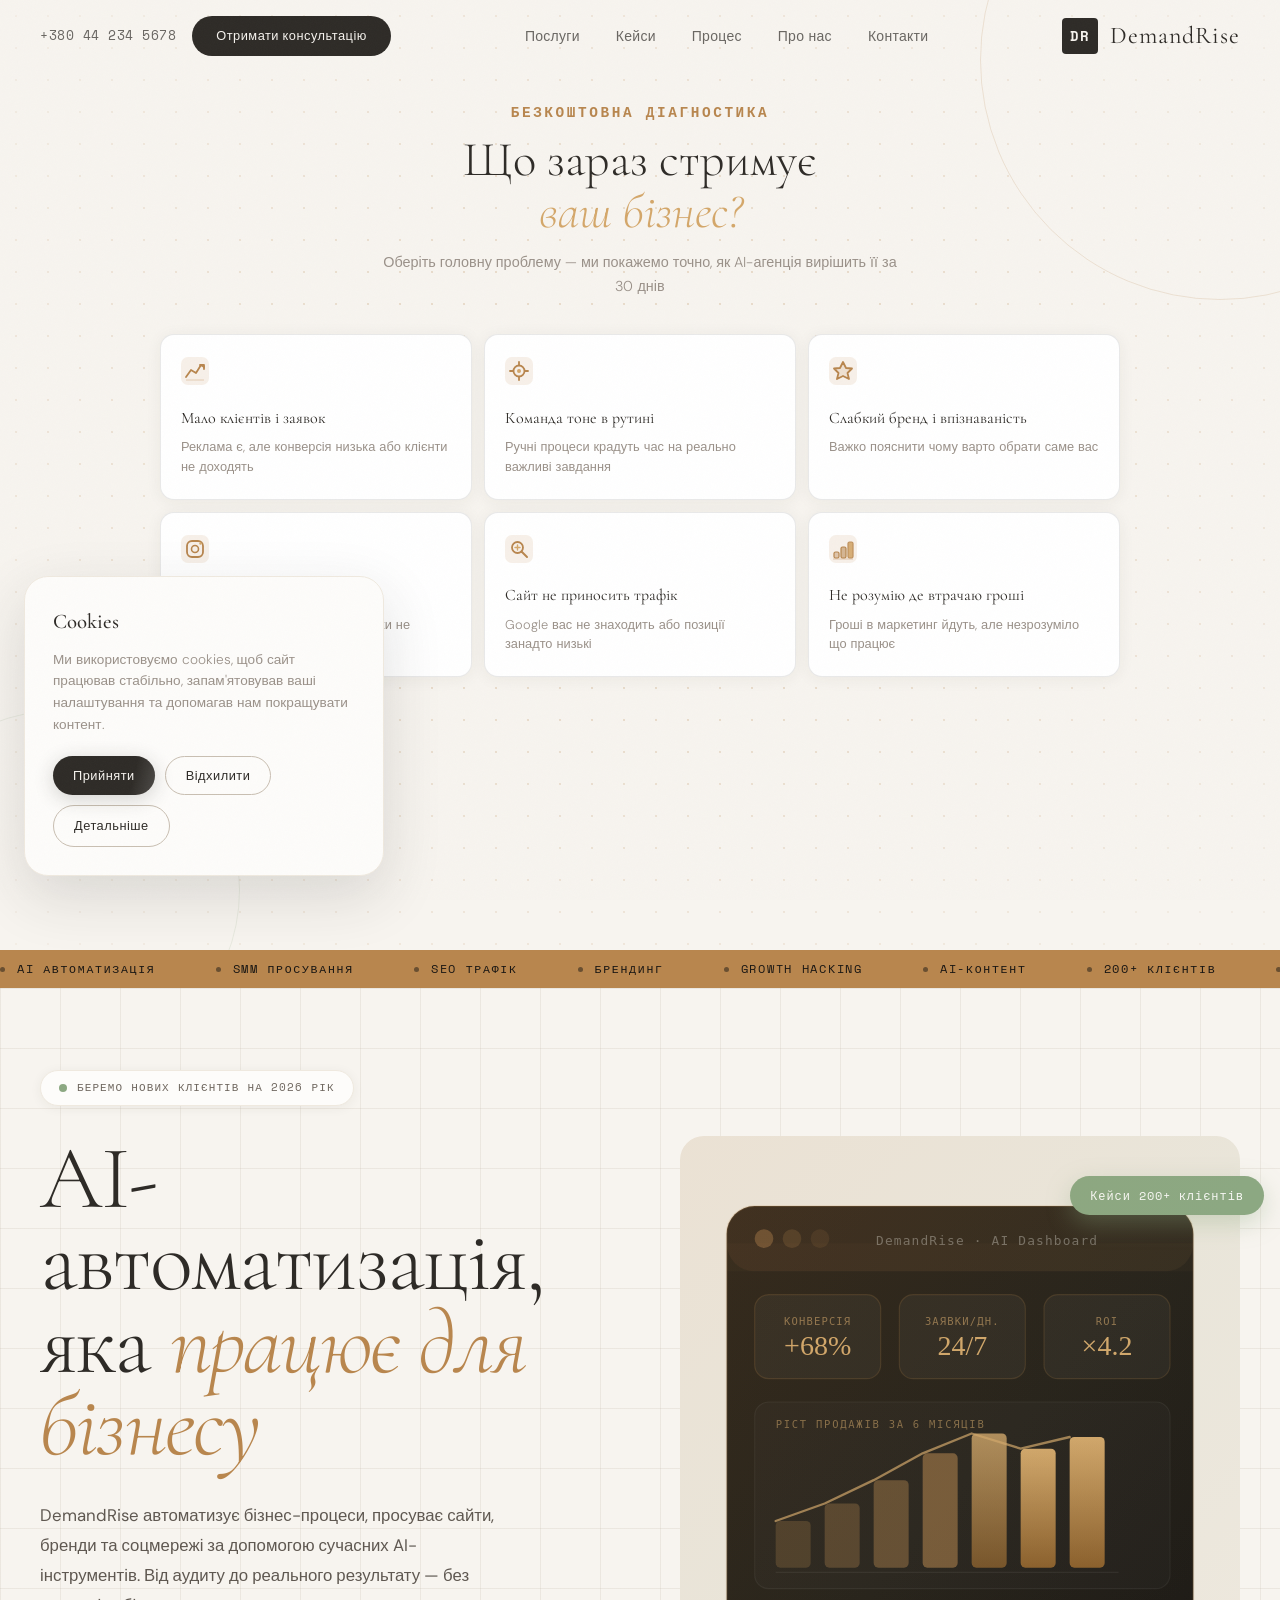
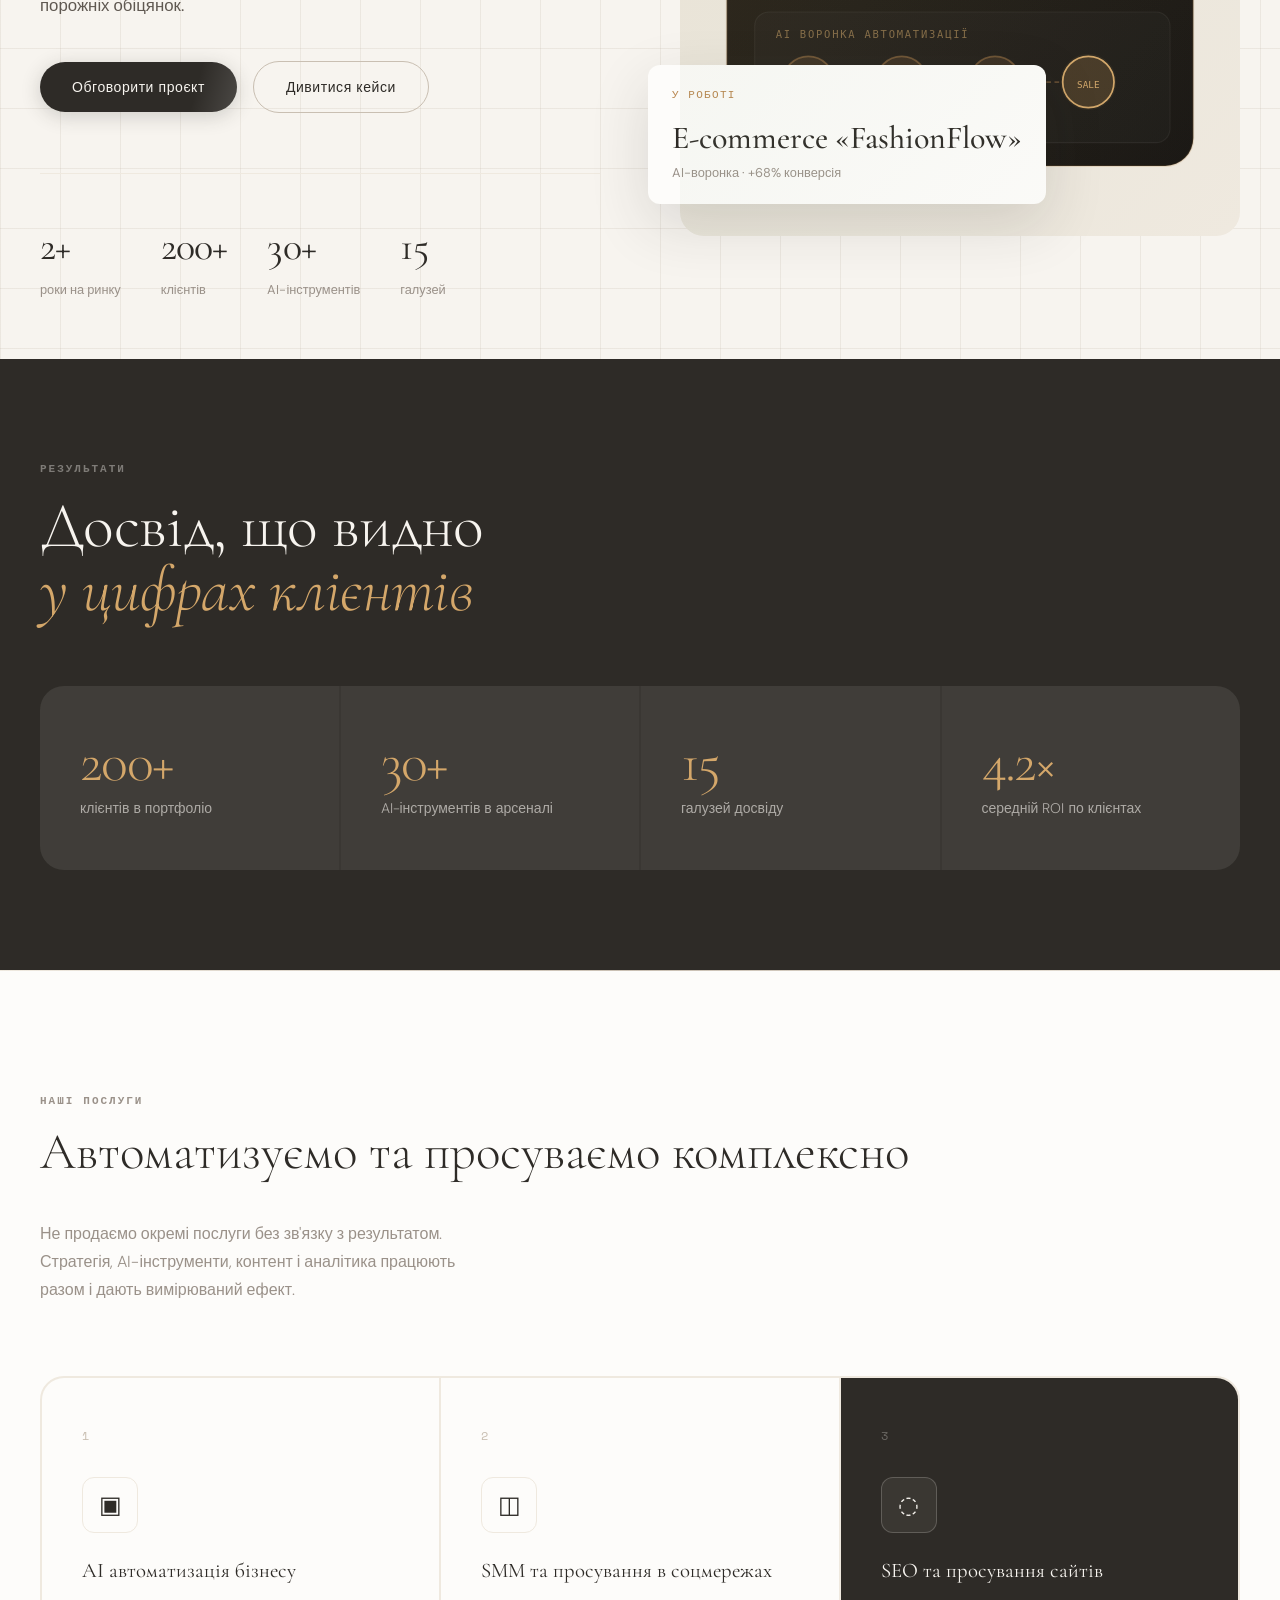
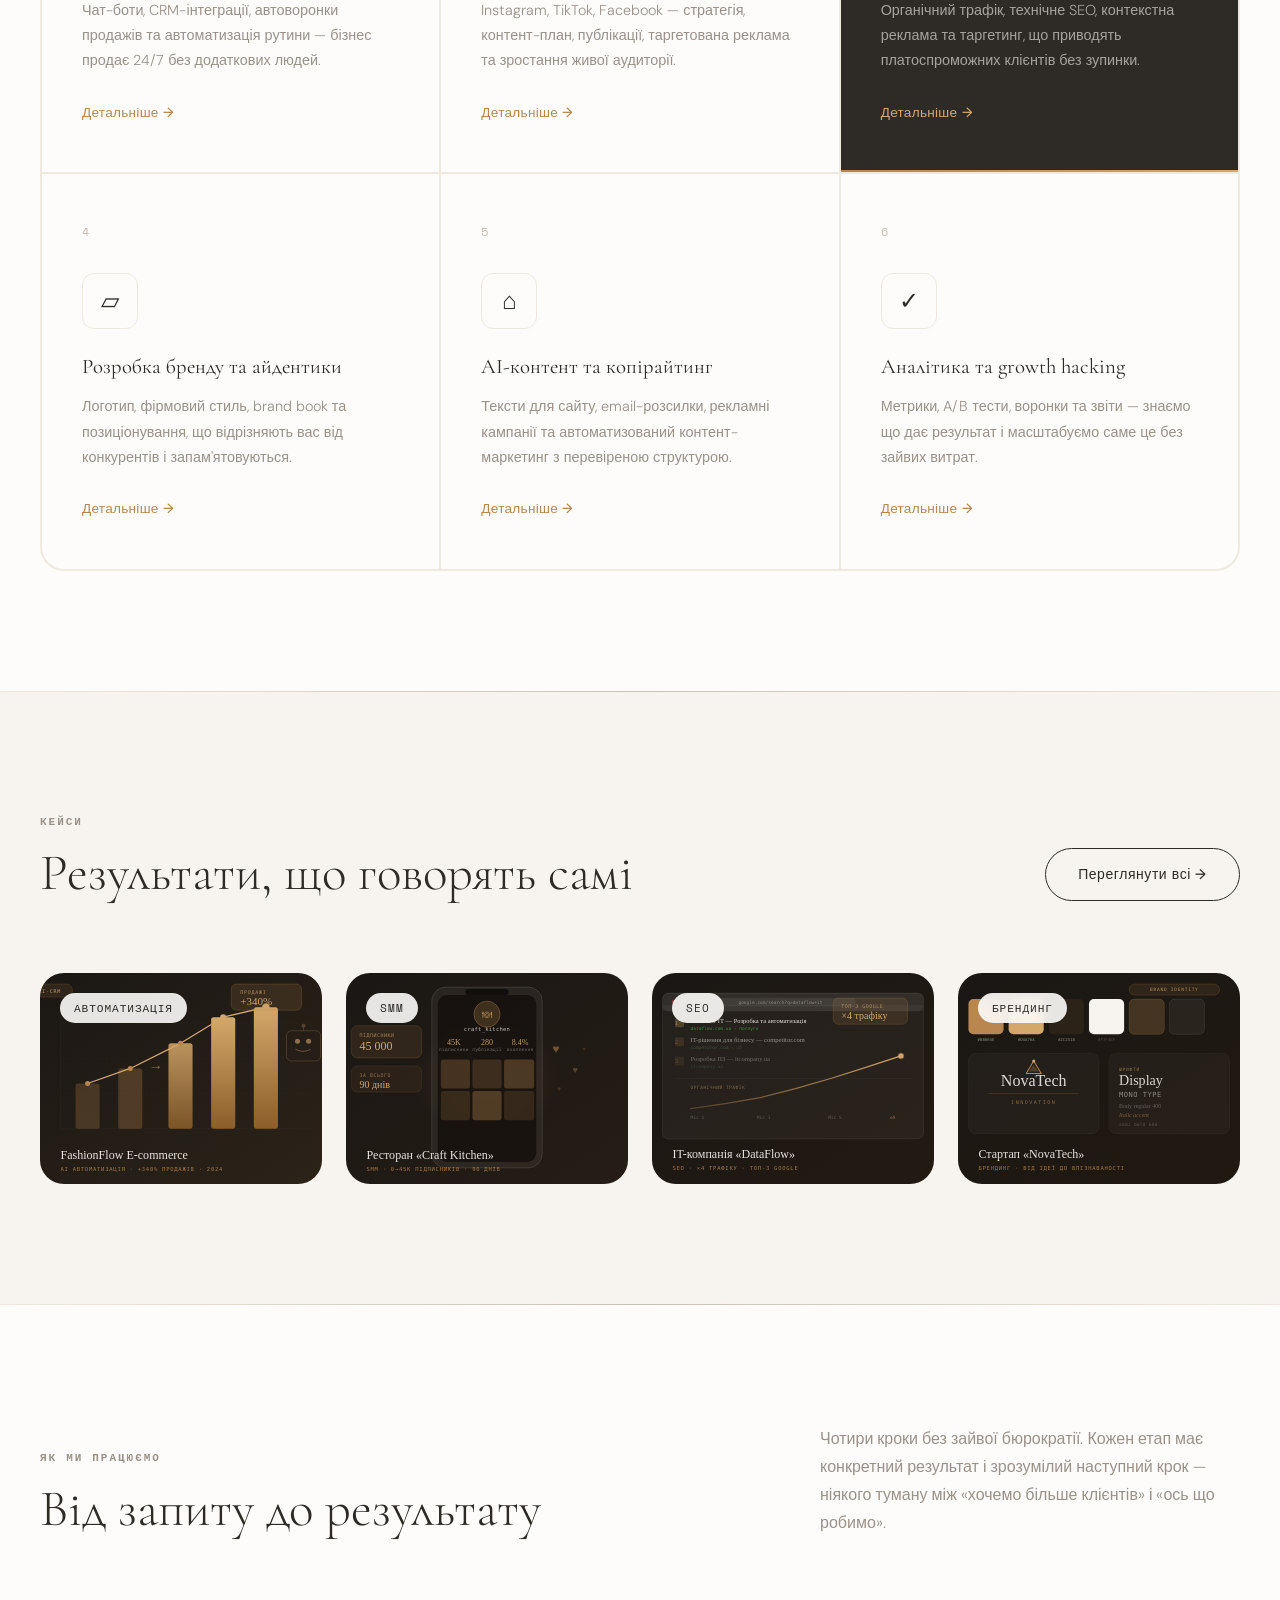
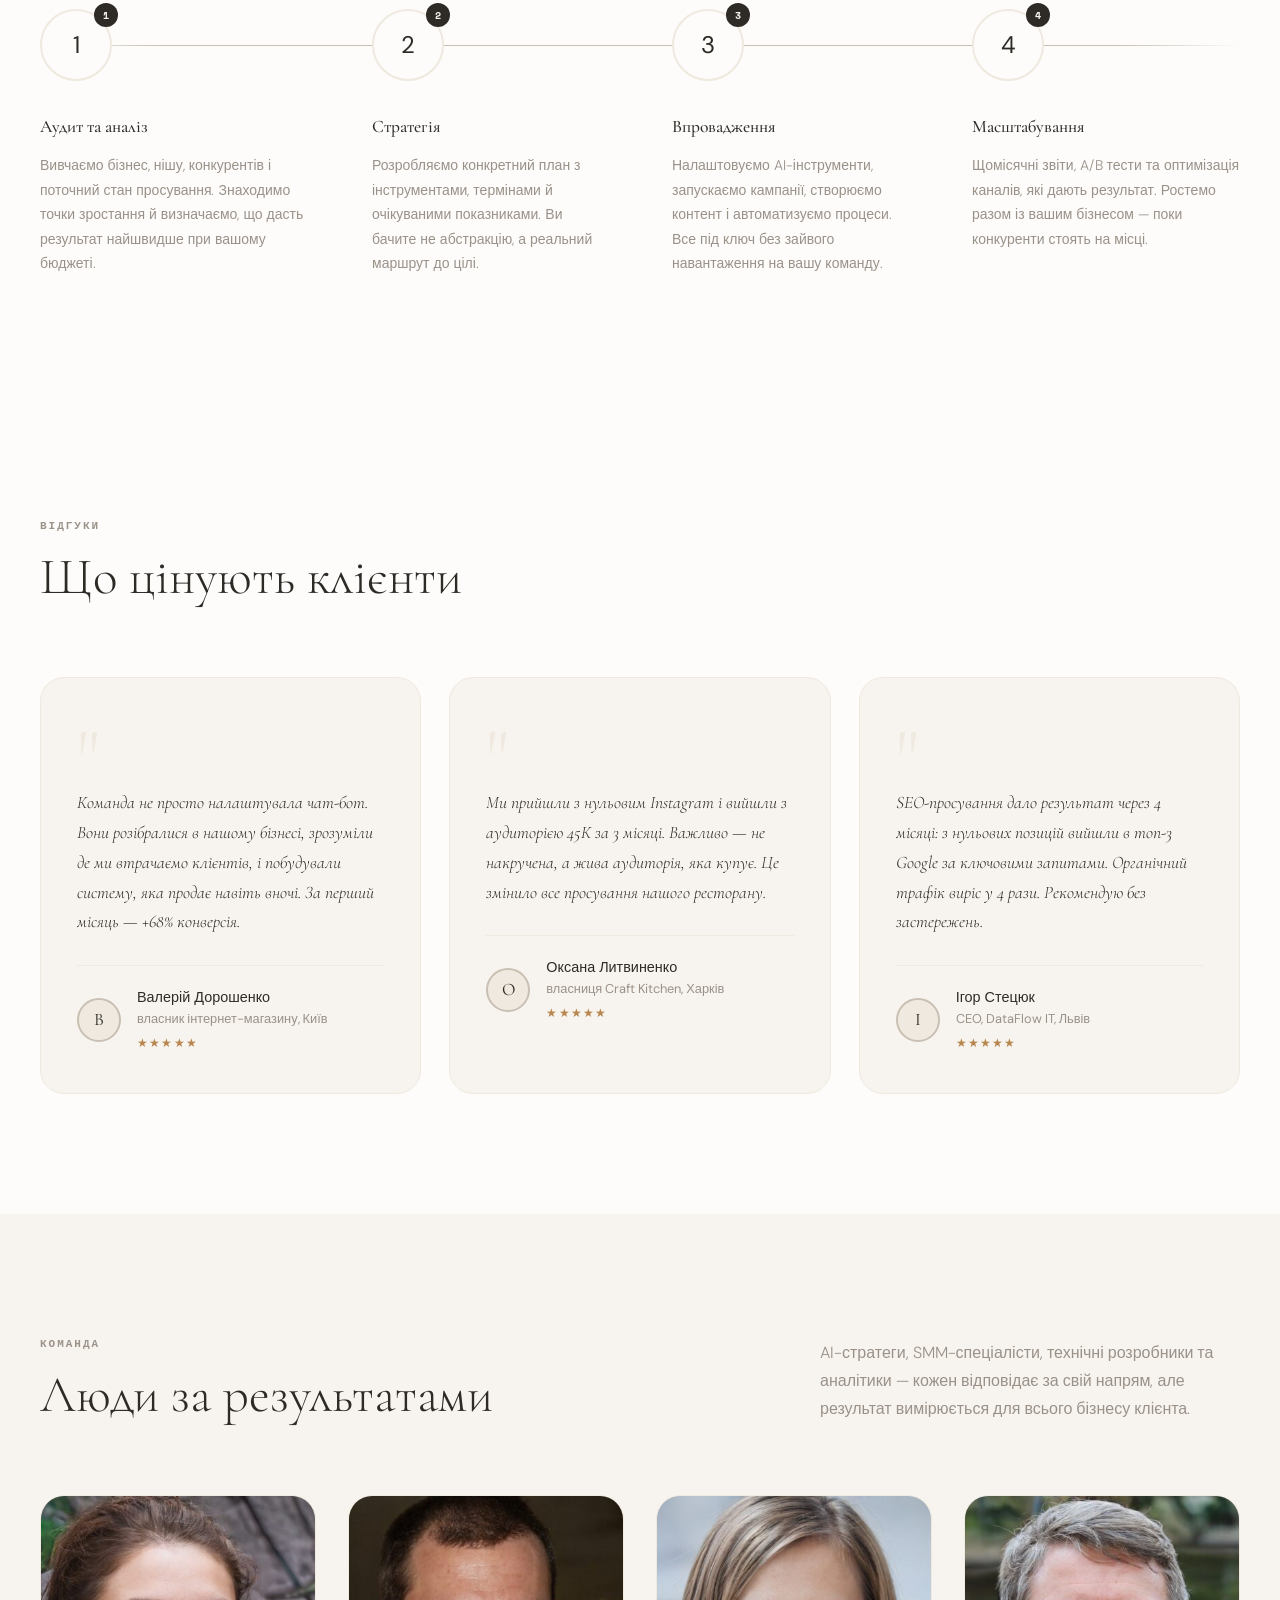
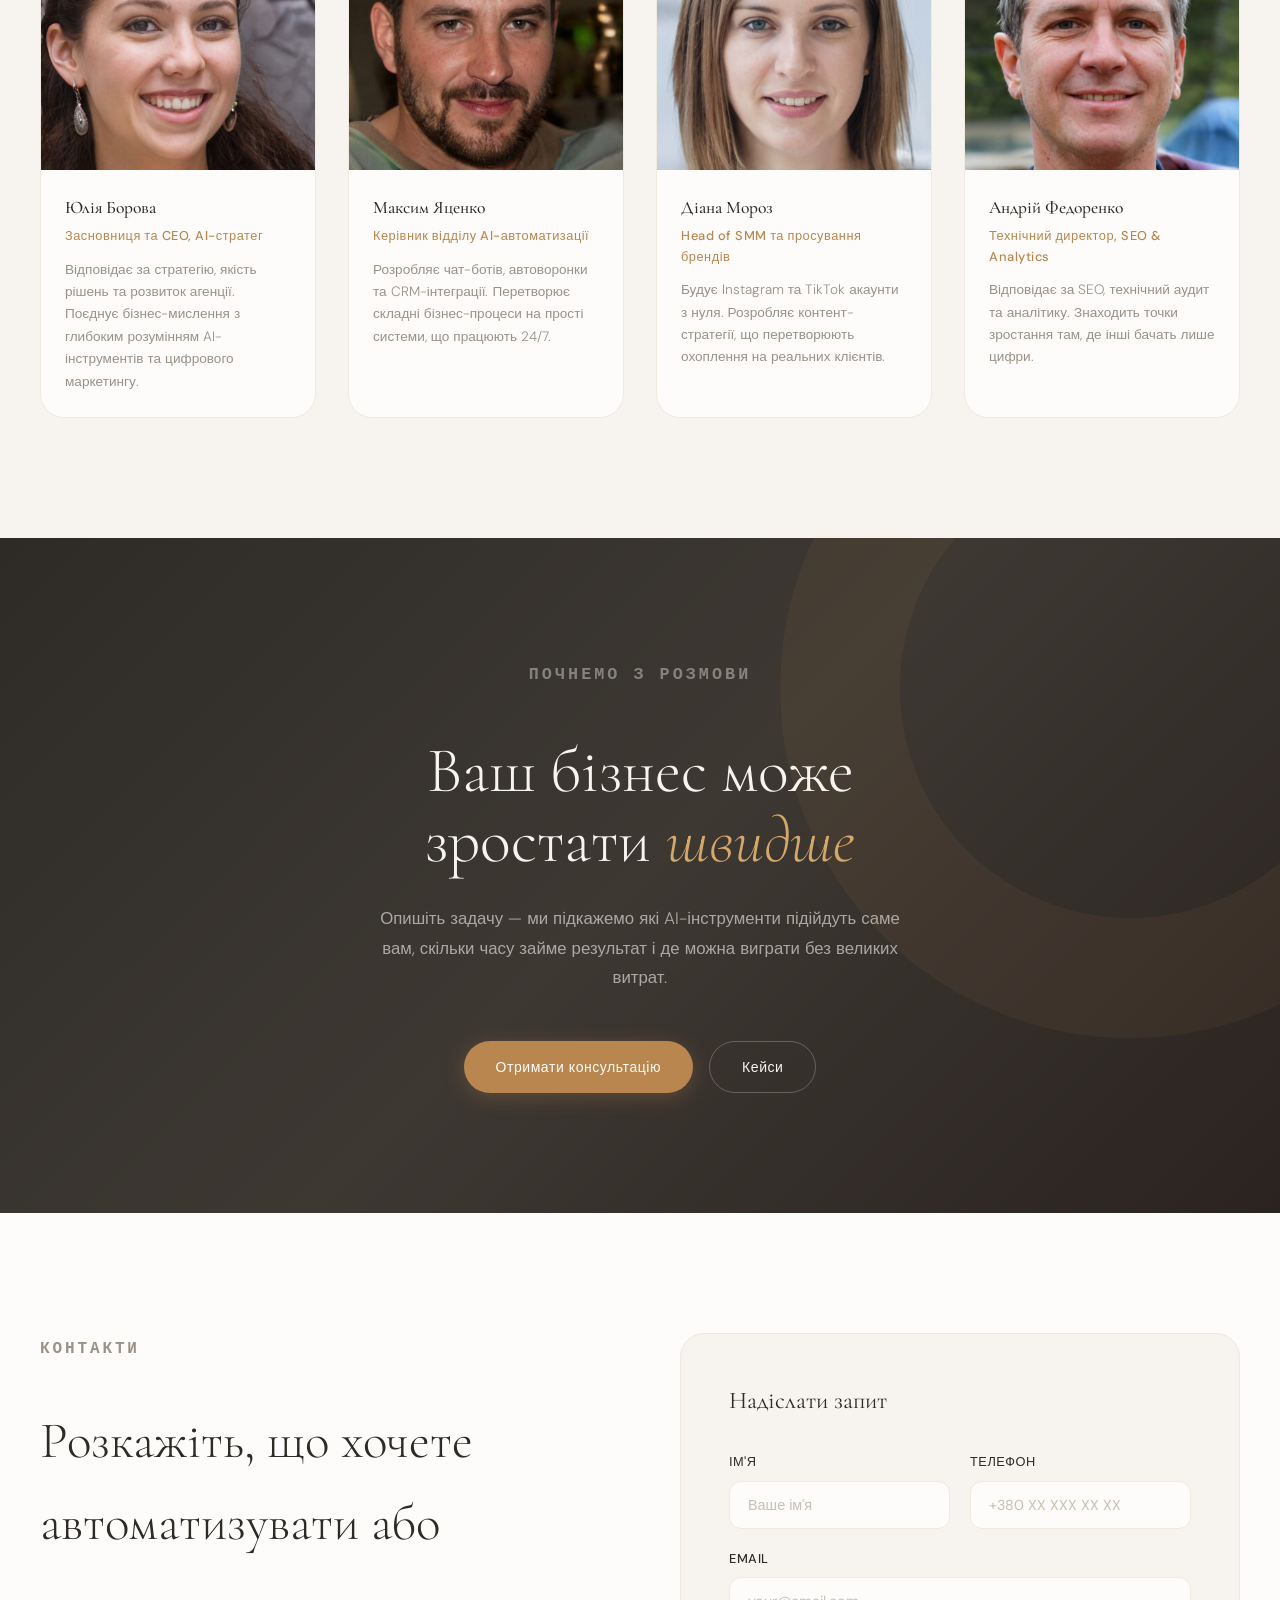
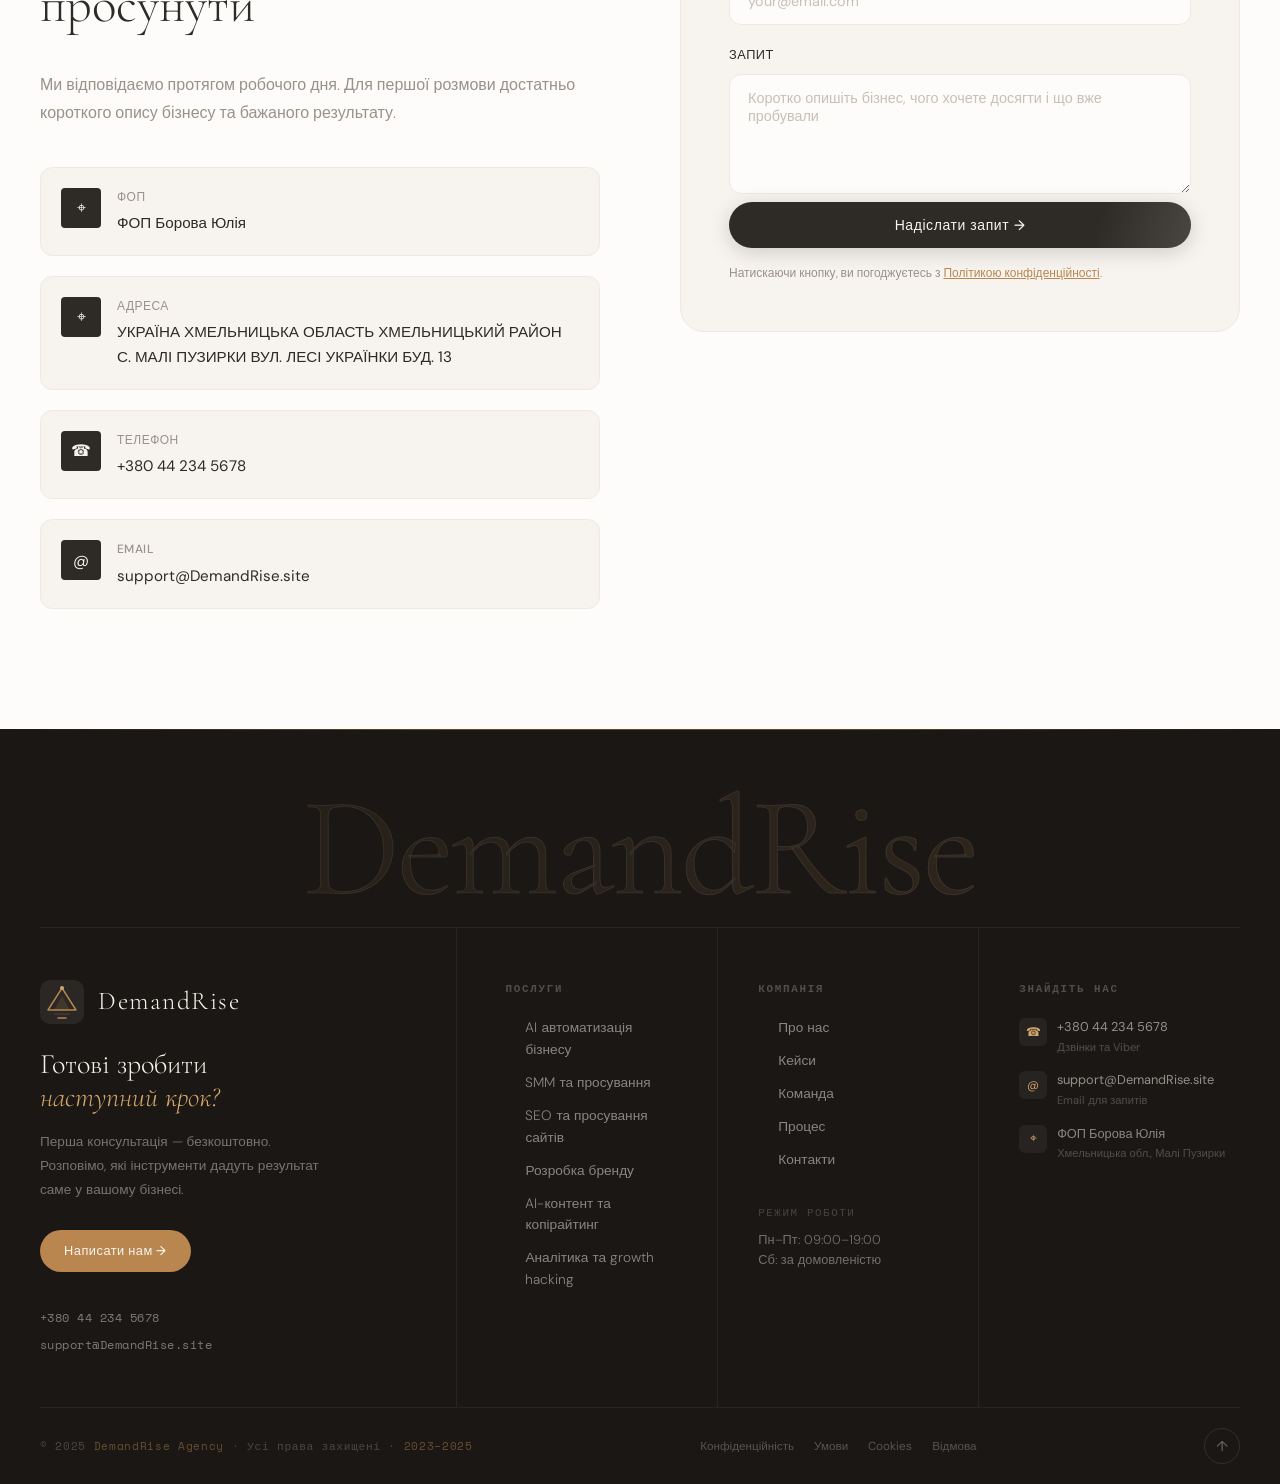
==== index.html @ f180aef1 "first commit" ====
﻿<!doctype html>
<html lang="uk">
<head>
  <meta charset="UTF-8"/>
  <meta name="viewport" content="width=device-width,initial-scale=1"/>
  <title>DemandRise — AI-агенція автоматизації та просування бізнесу</title>
  <meta name="description" content="DemandRise — автоматизуємо бізнес-процеси за допомогою AI, просуваємо сайти, бренди та Instagram-акаунти. Результат вимірюється цифрами."/>
  <meta property="og:title" content="DemandRise — AI-агенція автоматизації та просування"/>
  <meta property="og:description" content="Автоматизуємо, просуваємо, масштабуємо. AI-рішення для вашого бізнесу."/>
  <meta property="og:type" content="website"/>
  <link rel="stylesheet" href="assets/css/style.css"/>
  <style>
    /* ── Diagnostic Block ── */
    .diag-section{
      background:var(--ivory);
      padding:88px 0 64px;
      position:relative;
      overflow:hidden;
    }
    /* dot-grid background pattern */
    .diag-section::after{
      content:'';position:absolute;inset:0;
      background-image:radial-gradient(circle,rgba(184,134,78,.22) 1.5px,transparent 1.5px);
      background-size:32px 32px;
      pointer-events:none;
      mask-image:radial-gradient(ellipse 85% 85% at 50% 50%,#000 30%,transparent 100%);
      -webkit-mask-image:radial-gradient(ellipse 85% 85% at 50% 50%,#000 30%,transparent 100%);
    }
    /* decorative arc top-right */
    .diag-section::before{
      content:'';position:absolute;top:-180px;right:-180px;
      width:480px;height:480px;border-radius:50%;
      border:1.5px solid rgba(184,134,78,.18);
      pointer-events:none;
    }
    .diag-bg-arc2{
      position:absolute;bottom:-120px;left:-120px;
      width:360px;height:360px;border-radius:50%;
      border:1.5px solid rgba(140,168,130,.15);
      pointer-events:none;
    }
    .diag-heading{text-align:center;margin-bottom:36px;position:relative;z-index:1}
    .diag-heading h2{font-family:var(--font-display);font-size:clamp(26px,3.8vw,52px);font-weight:300;color:var(--charcoal);line-height:1.08;margin-top:10px}
    .diag-heading p{color:var(--warm-gray);margin-top:12px;max-width:520px;margin-left:auto;margin-right:auto;font-size:.9rem;line-height:1.65}
    .diag-grid{display:grid;grid-template-columns:repeat(3,1fr);gap:12px;max-width:960px;margin:0 auto;position:relative;z-index:1}
    @media(max-width:768px){.diag-grid{grid-template-columns:1fr 1fr}}
    @media(max-width:480px){.diag-grid{grid-template-columns:1fr}}
    .diag-card{border:1px solid rgba(46,43,39,.10);border-radius:14px;padding:22px 20px;cursor:pointer;transition:all .3s cubic-bezier(.4,0,.2,1);position:relative;overflow:hidden;background:#fff;box-shadow:0 2px 16px rgba(46,43,39,.06)}
    .diag-card::before{content:'';position:absolute;inset:0;background:linear-gradient(135deg,rgba(184,134,78,.08),transparent);opacity:0;transition:opacity .3s}
    .diag-card:hover{border-color:rgba(184,134,78,.4);transform:translateY(-4px);box-shadow:0 8px 32px rgba(184,134,78,.12)}
    .diag-card:hover::before{opacity:1}
    .diag-card.active{border-color:#B8864E;background:linear-gradient(135deg,rgba(184,134,78,.06),#fff);transform:translateY(-4px);box-shadow:0 8px 32px rgba(184,134,78,.15)}
    .diag-card.active::before{opacity:1}
    .diag-card.dimmed{opacity:.3}
    .diag-icon{font-size:22px;margin-bottom:10px;display:block}
    .diag-card h3{font-family:var(--font-display);font-size:1rem;font-weight:400;color:var(--charcoal);margin-bottom:6px}
    .diag-card p{font-size:.8rem;color:var(--warm-gray);line-height:1.55;margin:0}
    .diag-result{max-width:720px;margin:40px auto 0;text-align:center;opacity:0;transform:translateY(16px);transition:all .45s cubic-bezier(.4,0,.2,1);pointer-events:none;position:relative;z-index:1}
    .diag-result.visible{opacity:1;transform:none;pointer-events:auto}
    .diag-result-box{border:1px solid rgba(184,134,78,.25);border-radius:16px;padding:36px 40px;background:#fff;box-shadow:0 4px 40px rgba(184,134,78,.12)}
    .diag-result-label{font-family:var(--font-mono);font-size:.72rem;letter-spacing:.2em;color:var(--bronze);text-transform:uppercase;margin-bottom:12px}
    .diag-result-text{font-size:1.05rem;color:var(--charcoal);line-height:1.75;margin-bottom:24px}
    .diag-result-actions{display:flex;gap:12px;justify-content:center;flex-wrap:wrap}
    /* ── Ticker strip ── */
    .ticker-strip{background:var(--bronze);padding:10px 0;overflow:hidden;position:relative}
    .ticker-inner{display:flex;gap:60px;animation:ticker 28s linear infinite;white-space:nowrap}
    .ticker-item{font-family:var(--font-mono);font-size:.72rem;letter-spacing:.15em;color:#1A1714;display:flex;align-items:center;gap:12px}
    .ticker-dot{width:5px;height:5px;border-radius:50%;background:#1A1714;opacity:.5;flex-shrink:0}
    @keyframes ticker{from{transform:translateX(0)}to{transform:translateX(-50%)}}
    /* ── Feature strip ── */
    .feature-strip{display:grid;grid-template-columns:repeat(4,1fr);gap:0;border-top:1px solid var(--cream);border-bottom:1px solid var(--cream)}
    .feature-strip-item{padding:40px 32px;border-right:1px solid var(--cream);display:flex;flex-direction:column;gap:10px}
    .feature-strip-item:last-child{border-right:none}
    .feature-strip-num{font-family:var(--font-display);font-size:2.8rem;font-weight:300;color:var(--bronze);line-height:1}
    .feature-strip-label{font-size:.82rem;color:var(--warm-gray);line-height:1.5}
    @media(max-width:768px){.feature-strip{grid-template-columns:1fr 1fr}.feature-strip-item:nth-child(2){border-right:none}.feature-strip-item:nth-child(3){border-right:1px solid var(--cream)}}
  </style>
</head>
<body>

<div class="grain-overlay"></div>
<div class="scroll-progress"></div>

<div class="page-loader" id="pageLoader">
  <div class="loader-inner">
    <div class="loader-brand">DemandRise</div>
    <div class="loader-bar"><div class="loader-progress"></div></div>
  </div>
</div>

<div class="cookie-popup" id="cookiePopup">
  <h3>Cookies</h3>
  <p>Ми використовуємо cookies, щоб сайт працював стабільно, запам'ятовував ваші налаштування та допомагав нам покращувати контент.</p>
  <div class="cookie-actions">
    <button class="btn btn-primary" id="acceptCookies">Прийняти</button>
    <button class="btn btn-ghost" id="declineCookies">Відхилити</button>
    <a class="btn btn-ghost" href="/cookie-policy">Детальніше</a>
  </div>
</div>

<header class="site-header scrolled" id="top">
  <div class="container nav-wrap">
    <a class="brand" href="/" aria-label="DemandRise"><div class="brand-mark">DR</div>DemandRise</a>
    <button class="nav-toggle" aria-label="Меню" aria-expanded="false"><span></span><span></span><span></span></button>
    <nav class="main-nav" aria-label="Головна навігація">
      <a href="/services">Послуги</a>
      <a href="/projects">Кейси</a>
      <a href="/#process">Процес</a>
      <a href="/about">Про нас</a>
      <a href="/contact">Контакти</a>
    </nav>
    <div class="header-actions">
      <a class="header-phone" href="tel:+380442345678">+380 44 234 5678</a>
      <a class="header-cta" href="/contact">Отримати консультацію</a>
    </div>
  </div>
</header>

<main>

  <!-- ══════════════════════════════════════════
       БЛОК 1 — AI ДІАГНОСТИКА (унікальний перший)
  ══════════════════════════════════════════ -->
  <section class="diag-section" id="diagnostic">
    <div class="diag-bg-arc2"></div>
    <div class="container">
      <div class="diag-heading">
        <p class="section-label" style="color:var(--bronze)">Безкоштовна діагностика</p>
        <h2>Що зараз стримує<br/><em style="color:var(--bronze-lt)">ваш бізнес?</em></h2>
        <p>Оберіть головну проблему — ми покажемо точно, як AI-агенція вирішить її за 30 днів</p>
      </div>

      <div class="diag-grid" id="diagGrid">
        <div class="diag-card" tabindex="0"
          data-label="Мало клієнтів і заявок"
          data-solution="Ваша проблема — слабка видимість і втрата лідів. Ми запустимо SEO, таргетинг і AI-воронку, яка обробляє заявки 24/7. Середній результат клієнтів — +200% заявок за 60 днів.">
          <span class="diag-icon"><svg width="28" height="28" viewBox="0 0 28 28" fill="none"><rect width="28" height="28" rx="7" fill="rgba(184,134,78,0.12)"/><polyline points="5,20 10,13 15,16 20,8 23,10" stroke="#B8864E" stroke-width="1.8" stroke-linecap="round" stroke-linejoin="round"/><polyline points="19,8 23,8 23,12" stroke="#B8864E" stroke-width="1.8" stroke-linecap="round" stroke-linejoin="round"/><line x1="5" y1="23" x2="23" y2="23" stroke="rgba(184,134,78,0.35)" stroke-width="1"/></svg></span>
          <h3>Мало клієнтів і заявок</h3>
          <p>Реклама є, але конверсія низька або клієнти не доходять</p>
        </div>
        <div class="diag-card" tabindex="0"
          data-label="Команда тоне в рутині"
          data-solution="Щодня йдуть години на однотипні відповіді, рахунки, записи та звіти. Ми автоматизуємо це: чат-бот, CRM-інтеграція, тригерні листи. Клієнти звільняють 15–20 годин на тиждень.">
          <span class="diag-icon"><svg width="28" height="28" viewBox="0 0 28 28" fill="none"><rect width="28" height="28" rx="7" fill="rgba(184,134,78,0.12)"/><circle cx="14" cy="14" r="5.5" stroke="#B8864E" stroke-width="1.8"/><line x1="14" y1="5" x2="14" y2="8" stroke="#B8864E" stroke-width="1.8" stroke-linecap="round"/><line x1="14" y1="20" x2="14" y2="23" stroke="#B8864E" stroke-width="1.8" stroke-linecap="round"/><line x1="5" y1="14" x2="8" y2="14" stroke="#B8864E" stroke-width="1.8" stroke-linecap="round"/><line x1="20" y1="14" x2="23" y2="14" stroke="#B8864E" stroke-width="1.8" stroke-linecap="round"/><circle cx="14" cy="14" r="2" fill="#D4A76A"/></svg></span>
          <h3>Команда тоне в рутині</h3>
          <p>Ручні процеси крадуть час на реально важливі завдання</p>
        </div>
        <div class="diag-card" tabindex="0"
          data-label="Слабкий бренд і впізнаваність"
          data-solution="Ваш бізнес не відрізняється від конкурентів — і це відчувають клієнти. Ми розробимо позиціонування, айдентику та контент-стратегію, яка зробить вас першим вибором у ніші.">
          <span class="diag-icon"><svg width="28" height="28" viewBox="0 0 28 28" fill="none"><rect width="28" height="28" rx="7" fill="rgba(184,134,78,0.12)"/><polygon points="14,5 17,11 23,11.5 18.5,16 20,22 14,19 8,22 9.5,16 5,11.5 11,11" stroke="#B8864E" stroke-width="1.8" stroke-linejoin="round" fill="rgba(184,134,78,0.15)"/></svg></span>
          <h3>Слабкий бренд і впізнаваність</h3>
          <p>Важко пояснити чому варто обрати саме вас</p>
        </div>
        <div class="diag-card" tabindex="0"
          data-label="Instagram не продає"
          data-solution="Підписники є, але продажів немає — класична проблема без стратегії. Ми перепакуємо контент, налаштуємо таргет і побудуємо воронку прямо в Instagram. Кейс: 45K живих підписників за 90 днів.">
          <span class="diag-icon"><svg width="28" height="28" viewBox="0 0 28 28" fill="none"><rect width="28" height="28" rx="7" fill="rgba(184,134,78,0.12)"/><rect x="6" y="6" width="16" height="16" rx="5" stroke="#B8864E" stroke-width="1.8"/><circle cx="14" cy="14" r="3.5" stroke="#B8864E" stroke-width="1.6"/><circle cx="19.5" cy="8.5" r="1.2" fill="#D4A76A"/></svg></span>
          <h3>Instagram не продає</h3>
          <p>Є акаунт, є пости — але підписники не стають клієнтами</p>
        </div>
        <div class="diag-card" tabindex="0"
          data-label="Сайт не приносить трафік"
          data-solution="Якщо вас немає в Google — вас немає для більшості клієнтів. Ми проведемо SEO-аудит, виправимо критичні помилки і побудуємо органічний трафік, який зростає без зупинок. Результат — ×4 трафіку за 6 місяців.">
          <span class="diag-icon"><svg width="28" height="28" viewBox="0 0 28 28" fill="none"><rect width="28" height="28" rx="7" fill="rgba(184,134,78,0.12)"/><circle cx="12.5" cy="12.5" r="5.5" stroke="#B8864E" stroke-width="1.8"/><line x1="16.5" y1="16.5" x2="22" y2="22" stroke="#B8864E" stroke-width="2" stroke-linecap="round"/><line x1="10" y1="12.5" x2="15" y2="12.5" stroke="#D4A76A" stroke-width="1.4" stroke-linecap="round"/><line x1="12.5" y1="10" x2="12.5" y2="15" stroke="#D4A76A" stroke-width="1.4" stroke-linecap="round"/></svg></span>
          <h3>Сайт не приносить трафік</h3>
          <p>Google вас не знаходить або позиції занадто низькі</p>
        </div>
        <div class="diag-card" tabindex="0"
          data-label="Не розумію де втрачаю гроші"
          data-solution="Без аналітики ви оптимізуєте наосліп. Ми налаштуємо відстеження всієї воронки, знайдемо де тікають гроші і побудуємо звітність, яка реально допомагає приймати рішення щодня.">
          <span class="diag-icon"><svg width="28" height="28" viewBox="0 0 28 28" fill="none"><rect width="28" height="28" rx="7" fill="rgba(184,134,78,0.12)"/><rect x="5" y="17" width="5" height="6" rx="1.5" fill="rgba(184,134,78,0.4)" stroke="#B8864E" stroke-width="1.2"/><rect x="12" y="12" width="5" height="11" rx="1.5" fill="rgba(184,134,78,0.55)" stroke="#B8864E" stroke-width="1.2"/><rect x="19" y="7" width="5" height="16" rx="1.5" fill="#D4A76A" stroke="#B8864E" stroke-width="1.2" opacity="0.9"/><line x1="4" y1="24" x2="24" y2="24" stroke="rgba(184,134,78,0.4)" stroke-width="1"/></svg></span>
          <h3>Не розумію де втрачаю гроші</h3>
          <p>Гроші в маркетинг йдуть, але незрозуміло що працює</p>
        </div>
      </div>

      <div class="diag-result" id="diagResult">
        <div class="diag-result-box">
          <div class="diag-result-label" id="diagResultLabel">Рішення для вашої ситуації</div>
          <div class="diag-result-text" id="diagResultText"></div>
          <div class="diag-result-actions">
            <a class="btn btn-bronze" href="/contact">Отримати план вирішення →</a>
            <a class="btn btn-ghost" href="/services" style="color:var(--ivory);border-color:rgba(247,244,239,.25)">Всі послуги</a>
          </div>
        </div>
      </div>
    </div>
  </section>

  <!-- ══════════════════════════════════════════
       TICKER — рухомий рядок
  ══════════════════════════════════════════ -->
  <div class="ticker-strip">
    <div class="ticker-inner" aria-hidden="true">
      <span class="ticker-item"><span class="ticker-dot"></span>AI АВТОМАТИЗАЦІЯ</span>
      <span class="ticker-item"><span class="ticker-dot"></span>SMM ПРОСУВАННЯ</span>
      <span class="ticker-item"><span class="ticker-dot"></span>SEO ТРАФІК</span>
      <span class="ticker-item"><span class="ticker-dot"></span>БРЕНДИНГ</span>
      <span class="ticker-item"><span class="ticker-dot"></span>GROWTH HACKING</span>
      <span class="ticker-item"><span class="ticker-dot"></span>AI-КОНТЕНТ</span>
      <span class="ticker-item"><span class="ticker-dot"></span>200+ КЛІЄНТІВ</span>
      <span class="ticker-item"><span class="ticker-dot"></span>30+ AI ІНСТРУМЕНТІВ</span>
      <!-- duplicate for seamless loop -->
      <span class="ticker-item"><span class="ticker-dot"></span>AI АВТОМАТИЗАЦІЯ</span>
      <span class="ticker-item"><span class="ticker-dot"></span>SMM ПРОСУВАННЯ</span>
      <span class="ticker-item"><span class="ticker-dot"></span>SEO ТРАФІК</span>
      <span class="ticker-item"><span class="ticker-dot"></span>БРЕНДИНГ</span>
      <span class="ticker-item"><span class="ticker-dot"></span>GROWTH HACKING</span>
      <span class="ticker-item"><span class="ticker-dot"></span>AI-КОНТЕНТ</span>
      <span class="ticker-item"><span class="ticker-dot"></span>200+ КЛІЄНТІВ</span>
      <span class="ticker-item"><span class="ticker-dot"></span>30+ AI ІНСТРУМЕНТІВ</span>
    </div>
  </div>

  <!-- ══════════════════════════════════════════
       БЛОК 2 — HERO
  ══════════════════════════════════════════ -->
  <section class="hero" id="hero">
    <div class="hero-bg-pattern"></div>
    <div class="container hero-content">
      <div>
        <div class="hero-label reveal"><div class="hero-label-dot"></div><span>Беремо нових клієнтів на 2026 рік</span></div>
        <h1 class="hero-title reveal reveal-delay-1">AI-автоматизація,<br/>яка <em>працює для бізнесу</em></h1>
        <p class="hero-desc reveal reveal-delay-2">DemandRise автоматизує бізнес-процеси, просуває сайти, бренди та соцмережі за допомогою сучасних AI-інструментів. Від аудиту до реального результату — без порожніх обіцянок.</p>
        <div class="hero-actions reveal reveal-delay-3">
          <a class="btn btn-primary" href="/contact">Обговорити проєкт</a>
          <a class="btn btn-ghost" href="/projects">Дивитися кейси</a>
        </div>
        <div class="hero-stats reveal reveal-delay-4">
          <div><div class="hero-stat-num" data-count="2" data-suffix="+">2+</div><div class="hero-stat-label">роки на ринку</div></div>
          <div><div class="hero-stat-num" data-count="200" data-suffix="+">200+</div><div class="hero-stat-label">клієнтів</div></div>
          <div><div class="hero-stat-num" data-count="30" data-suffix="+">30+</div><div class="hero-stat-label">AI-інструментів</div></div>
          <div><div class="hero-stat-num" data-count="15" data-suffix="">15</div><div class="hero-stat-label">галузей</div></div>
        </div>
      </div>
      <div class="hero-right">
        <div class="hero-image-frame">
          <div class="hero-arch-visual"><img class="content-image" src="assets/img/hero-ai.svg" alt="AI-автоматизація бізнесу"/></div>
        </div>
        <div class="hero-card-float"><p class="eyebrow">У роботі</p><div class="value">E-commerce «FashionFlow»</div><div class="sub">AI-воронка · +68% конверсія</div></div>
        <div class="hero-tag-float">Кейси 200+ клієнтів</div>
      </div>
    </div>
  </section>

  <!-- ══════════════════════════════════════════
       БЛОК 3 — ЦИФРИ/МЕТРИКИ
  ══════════════════════════════════════════ -->
  <section class="awards-section" id="awards">
    <div class="container">
      <p class="section-label reveal">Результати</p>
      <h2 class="display-lg reveal reveal-delay-1" style="color:var(--ivory);margin-top:16px">Досвід, що видно<br/><em style="color:var(--bronze-lt)">у цифрах клієнтів</em></h2>
      <div class="awards-grid">
        <div class="award-item reveal"><div class="award-num" data-count="200" data-suffix="+">200+</div><div class="award-label">клієнтів в портфоліо</div></div>
        <div class="award-item reveal reveal-delay-1"><div class="award-num" data-count="30" data-suffix="+">30+</div><div class="award-label">AI-інструментів в арсеналі</div></div>
        <div class="award-item reveal reveal-delay-2"><div class="award-num" data-count="15">15</div><div class="award-label">галузей досвіду</div></div>
        <div class="award-item reveal reveal-delay-3"><div class="award-num">4.2×</div><div class="award-label">середній ROI по клієнтах</div></div>
      </div>
    </div>
  </section>

  <div class="divider"></div>

  <!-- ══════════════════════════════════════════
       БЛОК 4 — ПОСЛУГИ
  ══════════════════════════════════════════ -->
  <section class="services-section" id="services">
    <div class="container">
      <div class="section-header">
        <div><p class="section-label reveal">Наші послуги</p><h2 class="reveal reveal-delay-1">Автоматизуємо та просуваємо комплексно</h2></div>
        <p class="reveal reveal-delay-2">Не продаємо окремі послуги без зв'язку з результатом. Стратегія, AI-інструменти, контент і аналітика працюють разом і дають вимірюваний ефект.</p>
      </div>
      <div class="services-grid">
        <div class="service-card reveal"><div class="service-num">1</div><div class="service-icon">▣</div><h3>AI автоматизація бізнесу</h3><p>Чат-боти, CRM-інтеграції, автоворонки продажів та автоматизація рутини — бізнес продає 24/7 без додаткових людей.</p><a href="/services" class="service-link">Детальніше →</a></div>
        <div class="service-card reveal reveal-delay-1"><div class="service-num">2</div><div class="service-icon">◫</div><h3>SMM та просування в соцмережах</h3><p>Instagram, TikTok, Facebook — стратегія, контент-план, публікації, таргетована реклама та зростання живої аудиторії.</p><a href="/services" class="service-link">Детальніше →</a></div>
        <div class="service-card featured reveal reveal-delay-2"><div class="service-num" style="color:rgba(247,244,239,.3)">3</div><div class="service-icon">◌</div><h3>SEO та просування сайтів</h3><p>Органічний трафік, технічне SEO, контекстна реклама та таргетинг, що приводять платоспроможних клієнтів без зупинки.</p><a href="/services" class="service-link">Детальніше →</a></div>
        <div class="service-card reveal"><div class="service-num">4</div><div class="service-icon">▱</div><h3>Розробка бренду та айдентики</h3><p>Логотип, фірмовий стиль, brand book та позиціонування, що відрізняють вас від конкурентів і запам'ятовуються.</p><a href="/services" class="service-link">Детальніше →</a></div>
        <div class="service-card reveal reveal-delay-1"><div class="service-num">5</div><div class="service-icon">⌂</div><h3>AI-контент та копірайтинг</h3><p>Тексти для сайту, email-розсилки, рекламні кампанії та автоматизований контент-маркетинг з перевіреною структурою.</p><a href="/services" class="service-link">Детальніше →</a></div>
        <div class="service-card reveal reveal-delay-2"><div class="service-num">6</div><div class="service-icon">✓</div><h3>Аналітика та growth hacking</h3><p>Метрики, A/B тести, воронки та звіти — знаємо що дає результат і масштабуємо саме це без зайвих витрат.</p><a href="/services" class="service-link">Детальніше →</a></div>
      </div>
    </div>
  </section>

  <div class="divider"></div>

  <!-- ══════════════════════════════════════════
       БЛОК 5 — КЕЙСИ
  ══════════════════════════════════════════ -->
  <section class="projects-section" id="projects">
    <div class="container">
      <div class="section-header">
        <div><p class="section-label reveal">Кейси</p><h2 class="reveal reveal-delay-1">Результати, що говорять самі</h2></div>
        <a href="/projects" class="btn btn-outline reveal reveal-delay-2">Переглянути всі →</a>
      </div>
      <div class="projects-grid home-projects-grid">
        <article class="project-card" data-cat="automation"><div class="project-visual"><div class="project-visual-inner"><img class="project-image" src="assets/img/project-automation.svg" alt="AI автоматизація FashionFlow"/></div></div><div class="project-overlay"></div><div class="project-tag">Автоматизація</div><div class="project-info"><h3>FashionFlow E-commerce</h3><p>AI-воронка та чат-бот · +340% продажів</p></div></article>
        <article class="project-card" data-cat="smm"><div class="project-visual"><div class="project-visual-inner"><img class="project-image" src="assets/img/project-smm.svg" alt="Instagram Craft Kitchen"/></div></div><div class="project-overlay"></div><div class="project-tag">SMM</div><div class="project-info"><h3>Ресторан «Craft Kitchen»</h3><p>Instagram · 0→45K підписників за 90 днів</p></div></article>
        <article class="project-card" data-cat="seo"><div class="project-visual"><div class="project-visual-inner"><img class="project-image" src="assets/img/project-seo.svg" alt="SEO DataFlow IT"/></div></div><div class="project-overlay"></div><div class="project-tag">SEO</div><div class="project-info"><h3>IT-компанія «DataFlow»</h3><p>SEO · ×4 органічного трафіку за 6 місяців</p></div></article>
        <article class="project-card" data-cat="brand"><div class="project-visual"><div class="project-visual-inner"><img class="project-image" src="assets/img/project-brand.svg" alt="Брендинг NovaTech"/></div></div><div class="project-overlay"></div><div class="project-tag">Брендинг</div><div class="project-info"><h3>Стартап «NovaTech»</h3><p>Бренд з нуля · від ідеї до впізнаваності</p></div></article>
      </div>
    </div>
  </section>

  <div class="divider"></div>

  <!-- ══════════════════════════════════════════
       БЛОК 6 — ПРОЦЕС
  ══════════════════════════════════════════ -->
  <section class="process-section" id="process">
    <div class="container">
      <div class="section-header">
        <div><p class="section-label reveal">Як ми працюємо</p><h2 class="reveal reveal-delay-1">Від запиту до результату</h2></div>
        <p class="reveal reveal-delay-2">Чотири кроки без зайвої бюрократії. Кожен етап має конкретний результат і зрозумілий наступний крок — ніякого туману між «хочемо більше клієнтів» і «ось що робимо».</p>
      </div>
      <div class="process-timeline">
        <div class="process-step reveal"><div class="step-dot">1<div class="step-num">1</div></div><h3>Аудит та аналіз</h3><p>Вивчаємо бізнес, нішу, конкурентів і поточний стан просування. Знаходимо точки зростання й визначаємо, що дасть результат найшвидше при вашому бюджеті.</p></div>
        <div class="process-step reveal reveal-delay-1"><div class="step-dot">2<div class="step-num">2</div></div><h3>Стратегія</h3><p>Розробляємо конкретний план з інструментами, термінами й очікуваними показниками. Ви бачите не абстракцію, а реальний маршрут до цілі.</p></div>
        <div class="process-step reveal reveal-delay-2"><div class="step-dot">3<div class="step-num">3</div></div><h3>Впровадження</h3><p>Налаштовуємо AI-інструменти, запускаємо кампанії, створюємо контент і автоматизуємо процеси. Все під ключ без зайвого навантаження на вашу команду.</p></div>
        <div class="process-step reveal reveal-delay-3"><div class="step-dot">4<div class="step-num">4</div></div><h3>Масштабування</h3><p>Щомісячні звіти, A/B тести та оптимізація каналів, які дають результат. Ростемо разом із вашим бізнесом — поки конкуренти стоять на місці.</p></div>
      </div>
    </div>
  </section>

  <!-- ══════════════════════════════════════════
       БЛОК 7 — ВІДГУКИ
  ══════════════════════════════════════════ -->
  <section class="testimonials-section" id="testimonials">
    <div class="container">
      <div class="section-header"><div><p class="section-label reveal">Відгуки</p><h2 class="reveal reveal-delay-1">Що цінують клієнти</h2></div></div>
      <div class="testimonials-track">
        <div class="testimonial-card reveal"><span class="quote-mark">"</span><p class="testimonial-text">Команда не просто налаштувала чат-бот. Вони розібралися в нашому бізнесі, зрозуміли де ми втрачаємо клієнтів, і побудували систему, яка продає навіть вночі. За перший місяць — +68% конверсія.</p><div class="testimonial-author"><div class="author-avatar">В</div><div><div class="author-name">Валерій Дорошенко</div><div class="author-title">власник інтернет-магазину, Київ</div><div class="rating">★★★★★</div></div></div></div>
        <div class="testimonial-card reveal reveal-delay-1"><span class="quote-mark">"</span><p class="testimonial-text">Ми прийшли з нульовим Instagram і вийшли з аудиторією 45К за 3 місяці. Важливо — не накручена, а жива аудиторія, яка купує. Це змінило все просування нашого ресторану.</p><div class="testimonial-author"><div class="author-avatar">О</div><div><div class="author-name">Оксана Литвиненко</div><div class="author-title">власниця Craft Kitchen, Харків</div><div class="rating">★★★★★</div></div></div></div>
        <div class="testimonial-card reveal reveal-delay-2"><span class="quote-mark">"</span><p class="testimonial-text">SEO-просування дало результат через 4 місяці: з нульових позицій вийшли в топ-3 Google за ключовими запитами. Органічний трафік виріс у 4 рази. Рекомендую без застережень.</p><div class="testimonial-author"><div class="author-avatar">І</div><div><div class="author-name">Ігор Стецюк</div><div class="author-title">CEO, DataFlow IT, Львів</div><div class="rating">★★★★★</div></div></div></div>
      </div>
    </div>
  </section>

  <!-- ══════════════════════════════════════════
       БЛОК 8 — КОМАНДА
  ══════════════════════════════════════════ -->
  <section class="team-section" id="team">
    <div class="container">
      <div class="section-header">
        <div><p class="section-label reveal">Команда</p><h2 class="reveal reveal-delay-1">Люди за результатами</h2></div>
        <p class="reveal reveal-delay-2">AI-стратеги, SMM-спеціалісти, технічні розробники та аналітики — кожен відповідає за свій напрям, але результат вимірюється для всього бізнесу клієнта.</p>
      </div>
      <div class="team-grid">
        <div class="team-card reveal"><div class="team-photo"><div class="team-photo-inner"><img class="team-image" src="assets/img/team/image-20-1-400x400.jpg" alt="Юлія Борова, CEO"/></div></div><div class="team-info"><h3>Юлія Борова</h3><div class="team-role">Засновниця та CEO, AI-стратег</div><p>Відповідає за стратегію, якість рішень та розвиток агенції. Поєднує бізнес-мислення з глибоким розумінням AI-інструментів та цифрового маркетингу.</p></div></div>
        <div class="team-card reveal reveal-delay-1"><div class="team-photo"><div class="team-photo-inner"><img class="team-image" src="assets/img/team/image-17-1-400x400.jpg" alt="Максим Яценко"/></div></div><div class="team-info"><h3>Максим Яценко</h3><div class="team-role">Керівник відділу AI-автоматизації</div><p>Розробляє чат-ботів, автоворонки та CRM-інтеграції. Перетворює складні бізнес-процеси на прості системи, що працюють 24/7.</p></div></div>
        <div class="team-card reveal reveal-delay-2"><div class="team-photo"><div class="team-photo-inner"><img class="team-image" src="assets/img/team/image-19-1-400x400.jpg" alt="Діана Мороз"/></div></div><div class="team-info"><h3>Діана Мороз</h3><div class="team-role">Head of SMM та просування брендів</div><p>Будує Instagram та TikTok акаунти з нуля. Розробляє контент-стратегії, що перетворюють охоплення на реальних клієнтів.</p></div></div>
        <div class="team-card reveal reveal-delay-3"><div class="team-photo"><div class="team-photo-inner"><img class="team-image" src="assets/img/team/image-15-400x400.jpg" alt="Андрій Федоренко"/></div></div><div class="team-info"><h3>Андрій Федоренко</h3><div class="team-role">Технічний директор, SEO & Analytics</div><p>Відповідає за SEO, технічний аудит та аналітику. Знаходить точки зростання там, де інші бачать лише цифри.</p></div></div>
      </div>
    </div>
  </section>

  <!-- ══════════════════════════════════════════
       БЛОК 9 — CTA + КОНТАКТИ
  ══════════════════════════════════════════ -->
  <section class="cta-section" id="cta">
    <div class="cta-bg-arc"></div>
    <div class="container cta-content">
      <p class="section-label reveal">Почнемо з розмови</p>
      <h2 class="reveal reveal-delay-1">Ваш бізнес може<br/>зростати <em style="color:var(--bronze-lt);font-style:italic">швидше</em></h2>
      <p class="reveal reveal-delay-2">Опишіть задачу — ми підкажемо які AI-інструменти підійдуть саме вам, скільки часу займе результат і де можна виграти без великих витрат.</p>
      <div class="cta-actions reveal reveal-delay-3">
        <a class="btn btn-bronze" href="/contact">Отримати консультацію</a>
        <a class="btn btn-ghost" href="/projects" style="color:var(--ivory);border-color:rgba(247,244,239,.25)">Кейси</a>
      </div>
    </div>
  </section>

  <section class="contact-section" id="contact">
    <div class="container contact-layout">
      <div class="contact-info">
        <p class="section-label reveal">Контакти</p>
        <h2 class="reveal reveal-delay-1">Розкажіть, що хочете автоматизувати або просунути</h2>
        <p class="reveal reveal-delay-2">Ми відповідаємо протягом робочого дня. Для першої розмови достатньо короткого опису бізнесу та бажаного результату.</p>
        <div class="contact-details">
          <div class="contact-item reveal"><div class="contact-icon">⌖</div><div><div class="contact-item-title">ФОП</div><div class="contact-item-value">ФОП Борова Юлія</div></div></div>
          <div class="contact-item reveal"><div class="contact-icon">⌖</div><div><div class="contact-item-title">Адреса</div><div class="contact-item-value">УКРАЇНА ХМЕЛЬНИЦЬКА ОБЛАСТЬ ХМЕЛЬНИЦЬКИЙ РАЙОН С. МАЛІ ПУЗИРКИ ВУЛ. ЛЕСІ УКРАЇНКИ БУД. 13</div></div></div>
          <div class="contact-item reveal reveal-delay-1"><div class="contact-icon">☎</div><div><div class="contact-item-title">Телефон</div><div class="contact-item-value"><a href="tel:+380442345678">+380 44 234 5678</a></div></div></div>
          <div class="contact-item reveal reveal-delay-2"><div class="contact-icon">@</div><div><div class="contact-item-title">Email</div><div class="contact-item-value"><a href="mailto:support@DemandRise.site">support@DemandRise.site</a></div></div></div>
        </div>
      </div>
      <div class="contact-form reveal reveal-delay-2">
        <h3 class="form-title">Надіслати запит</h3>
        <form class="contact-form-el">
          <div class="form-grid">
            <div class="form-group"><label>Ім'я</label><input type="text" placeholder="Ваше ім'я" required/></div>
            <div class="form-group"><label>Телефон</label><input type="tel" placeholder="+380 XX XXX XX XX"/></div>
            <div class="form-group full"><label>Email</label><input type="email" placeholder="your@email.com" required/></div>
            <div class="form-group full"><label>Запит</label><textarea placeholder="Коротко опишіть бізнес, чого хочете досягти і що вже пробували"></textarea></div>
          </div>
          <div class="form-submit"><button class="btn btn-primary" type="submit" style="width:100%;justify-content:center">Надіслати запит →</button></div>
          <p class="form-privacy">Натискаючи кнопку, ви погоджуєтесь з <a href="/privacy-policy">Політикою конфіденційності</a>.</p>
        </form>
      </div>
    </div>
  </section>
</main>

<footer class="site-footer">
  <div class="footer-divider"></div>
  <div class="footer-wordmark" aria-hidden="true">DemandRise</div>

  <div class="container">
    <div class="footer-body">

      <!-- CTA COLUMN -->
      <div class="footer-cta-col">
        <div class="footer-logo-mark">
          <svg class="footer-logo-svg" width="44" height="44" viewBox="0 0 44 44" fill="none" xmlns="http://www.w3.org/2000/svg" aria-label="DemandRise логотип">
            <rect width="44" height="44" rx="10" fill="rgba(247,244,239,0.07)"/>
            <path d="M22 8 L36 30 H8 Z" fill="none" stroke="#B8864E" stroke-width="1.4" stroke-linejoin="round"/>
            <path d="M22 16 L30 30 H14 Z" fill="rgba(184,134,78,0.18)" stroke="none"/>
            <circle cx="22" cy="8" r="2" fill="#D4A76A"/>
            <line x1="14" y1="34" x2="30" y2="34" stroke="rgba(247,244,239,0.15)" stroke-width="1"/>
            <path d="M18 38 H26" stroke="#B8864E" stroke-width="1.5" stroke-linecap="round"/>
          </svg>
          <span class="footer-logo-name">DemandRise</span>
        </div>
        <p class="footer-cta-tagline">Готові зробити<br/><em>наступний крок?</em></p>
        <p class="footer-cta-desc">Перша консультація — безкоштовно. Розповімо, які інструменти дадуть результат саме у вашому бізнесі.</p>
        <a class="footer-cta-btn" href="/contact">Написати нам →</a>
        <div class="footer-cta-contacts">
          <a href="tel:+380442345678">+380 44 234 5678</a>
          <a href="mailto:support@DemandRise.site">support@DemandRise.site</a>
        </div>
      </div>

      <!-- SERVICES COLUMN -->
      <div class="footer-nav-col" style="padding-left:48px">
        <h4>Послуги</h4>
        <ul>
          <li><a href="/services">AI автоматизація бізнесу</a></li>
          <li><a href="/services">SMM та просування</a></li>
          <li><a href="/services">SEO та просування сайтів</a></li>
          <li><a href="/services">Розробка бренду</a></li>
          <li><a href="/services">AI-контент та копірайтинг</a></li>
          <li><a href="/services">Аналітика та growth hacking</a></li>
        </ul>
      </div>

      <!-- COMPANY COLUMN -->
      <div class="footer-nav-col" style="padding-left:40px">
        <h4>Компанія</h4>
        <ul>
          <li><a href="/about">Про нас</a></li>
          <li><a href="/projects">Кейси</a></li>
          <li><a href="/about#team">Команда</a></li>
          <li><a href="/#process">Процес</a></li>
          <li><a href="/contact">Контакти</a></li>
        </ul>
        <div style="margin-top:32px">
          <p style="font-family:var(--font-mono);font-size:.68rem;letter-spacing:.14em;text-transform:uppercase;color:rgba(247,244,239,.2);margin-bottom:8px">Режим роботи</p>
          <p style="font-size:.8rem;color:rgba(247,244,239,.4);line-height:1.6">Пн–Пт: 09:00–19:00<br/>Сб: за домовленістю</p>
        </div>
      </div>

      <!-- CONTACTS COLUMN -->
      <div class="footer-contacts-col">
        <h4>Знайдіть нас</h4>
        <div class="footer-contact-item">
          <div class="footer-contact-icon">☎</div>
          <div class="footer-contact-text">
            <a href="tel:+380442345678">+380 44 234 5678</a>
            <small>Дзвінки та Viber</small>
          </div>
        </div>
        <div class="footer-contact-item">
          <div class="footer-contact-icon">@</div>
          <div class="footer-contact-text">
            <a href="mailto:support@DemandRise.site">support@DemandRise.site</a>
            <small>Email для запитів</small>
          </div>
        </div>
        <div class="footer-contact-item">
          <div class="footer-contact-icon">⌖</div>
          <div class="footer-contact-text">
            <span>ФОП Борова Юлія</span>
            <small>Хмельницька обл., Малі Пузирки</small>
          </div>
        </div>

      </div>

    </div><!-- /footer-body -->

    <div class="footer-bottom-bar">
      <p class="footer-bottom-copy">© 2025 <span>DemandRise Agency</span> · Усі права захищені · <span>2023–2025</span></p>
      <nav class="footer-legal-links" aria-label="Юридична навігація">
        <a href="/privacy-policy">Конфіденційність</a>
        <a href="/terms-and-conditions">Умови</a>
        <a href="/cookie-policy">Cookies</a>
        <a href="/disclaimer">Відмова</a>
      </nav>
      <button class="footer-btt back-to-top" aria-label="Вгору">↑</button>
    </div>
  </div>
</footer>

<script src="assets/js/main.js"></script>
<script>
/* AI Diagnostic interaction */
(function(){
  var cards = document.querySelectorAll('.diag-card');
  var result = document.getElementById('diagResult');
  var resultLabel = document.getElementById('diagResultLabel');
  var resultText = document.getElementById('diagResultText');
  var active = null;

  cards.forEach(function(card){
    card.addEventListener('click', function(){
      if(active === card){
        card.classList.remove('active');
        cards.forEach(function(c){ c.classList.remove('dimmed'); });
        result.classList.remove('visible');
        active = null;
        return;
      }
      cards.forEach(function(c){
        c.classList.remove('active');
        c.classList.add('dimmed');
      });
      card.classList.add('active');
      card.classList.remove('dimmed');
      active = card;
      resultLabel.textContent = 'Рішення для: «' + card.dataset.label + '»';
      resultText.textContent = card.dataset.solution;
      result.classList.add('visible');
      setTimeout(function(){
        result.scrollIntoView({behavior:'smooth', block:'nearest'});
      }, 100);
    });
    card.addEventListener('keydown', function(e){
      if(e.key === 'Enter' || e.key === ' '){ e.preventDefault(); card.click(); }
    });
  });
})();
</script>
</body>
</html>
---- assets/css/style.css ----
/* ===================================
   DEMANDRISE — AI-АГЕНЦІЯ
   Palette: Warm Ivory / Stone / Sage / Bronze
   =================================== */

@import url('https://fonts.googleapis.com/css2?family=Cormorant+Garamond:ital,wght@0,300;0,400;0,500;0,600;1,300;1,400&family=DM+Sans:wght@300;400;500;600&family=Space+Mono:wght@400;700&display=swap');

:root {
  --ivory:     #F7F4EF;
  --cream:     #EFE9DF;
  --stone:     #C9BFB2;
  --warm-gray: #9A9189;
  --charcoal:  #2E2B27;
  --dark:      #1A1714;
  --sage:      #8CA882;
  --sage-light:#B8CEAB;
  --bronze:    #B8864E;
  --bronze-lt: #D4A76A;
  --rust:      #C46A3A;
  --white:     #FDFCFA;

  --font-display: 'Cormorant Garamond', serif;
  --font-body:    'DM Sans', sans-serif;
  --font-mono:    'Space Mono', monospace;

  --radius-sm: 4px;
  --radius:    12px;
  --radius-lg: 24px;
  --radius-xl: 40px;

  --shadow-sm:  0 2px 12px rgba(46,43,39,.06);
  --shadow:     0 8px 32px rgba(46,43,39,.10);
  --shadow-lg:  0 20px 60px rgba(46,43,39,.14);
  --shadow-xl:  0 40px 100px rgba(46,43,39,.20);

  --transition: .35s cubic-bezier(.4,0,.2,1);
  --transition-slow: .6s cubic-bezier(.4,0,.2,1);
}

/* ── RESET ── */
*,*::before,*::after{box-sizing:border-box;margin:0;padding:0}
html{scroll-behavior:smooth;font-size:16px}
body{
  font-family:var(--font-body);
  background:var(--white);
  color:var(--charcoal);
  overflow-x:hidden;
  line-height:1.6;
  -webkit-font-smoothing:antialiased;
}
img{max-width:100%;height:auto;display:block}
a{text-decoration:none;color:inherit}
ul{list-style:none}
button{cursor:pointer;border:none;background:none;font-family:inherit}

/* ── SCROLLBAR ── */
::-webkit-scrollbar{width:6px}
::-webkit-scrollbar-track{background:var(--ivory)}
::-webkit-scrollbar-thumb{background:var(--stone);border-radius:3px}

/* ── CONTAINER ── */
.container{max-width:1280px;margin:0 auto;padding:0 40px}
@media(max-width:768px){.container{padding:0 20px}}

/* ── TYPOGRAPHY ── */
.display-xl{
  font-family:var(--font-display);
  font-size:clamp(56px,8vw,120px);
  font-weight:300;
  line-height:.95;
  letter-spacing:-.02em;
}
.display-lg{
  font-family:var(--font-display);
  font-size:clamp(40px,5vw,72px);
  font-weight:300;
  line-height:1;
  letter-spacing:-.01em;
}
.display-md{
  font-family:var(--font-display);
  font-size:clamp(28px,3.5vw,48px);
  font-weight:400;
  line-height:1.1;
}
.section-label{
  font-family:var(--font-mono);
  font-size:11px;
  font-weight:700;
  letter-spacing:.18em;
  text-transform:uppercase;
  color:var(--warm-gray);
}
.eyebrow{
  font-family:var(--font-mono);
  font-size:11px;
  letter-spacing:.12em;
  text-transform:uppercase;
  color:var(--bronze);
}
h1,h2,h3{font-family:var(--font-display);font-weight:400}
p{font-weight:300;line-height:1.75;color:var(--warm-gray)}
p.lead{font-size:1.15rem;color:var(--charcoal);opacity:.8}

/* ── BUTTONS ── */
.btn{
  display:inline-flex;align-items:center;gap:10px;
  padding:14px 32px;
  border-radius:var(--radius-xl);
  font-family:var(--font-body);
  font-size:.875rem;
  font-weight:500;
  letter-spacing:.04em;
  transition:var(--transition);
  white-space:nowrap;
}
.btn-primary{
  background:var(--charcoal);
  color:var(--ivory);
  box-shadow:0 4px 20px rgba(46,43,39,.2);
}
.btn-primary:hover{
  background:var(--dark);
  box-shadow:0 8px 32px rgba(46,43,39,.3);
  transform:translateY(-1px);
}
.btn-outline{
  background:transparent;
  color:var(--charcoal);
  border:1.5px solid var(--charcoal);
}
.btn-outline:hover{
  background:var(--charcoal);
  color:var(--ivory);
}
.btn-bronze{
  background:var(--bronze);
  color:var(--white);
  box-shadow:0 4px 20px rgba(184,134,78,.3);
}
.btn-bronze:hover{
  background:var(--rust);
  transform:translateY(-1px);
}
.btn-ghost{
  background:transparent;
  color:var(--charcoal);
  border:1.5px solid var(--stone);
}
.btn-ghost:hover{
  border-color:var(--charcoal);
}
.btn-icon{
  width:48px;height:48px;padding:0;border-radius:50%;
  display:inline-flex;align-items:center;justify-content:center;
}

/* ── COOKIE POPUP ── */
.cookie-popup{
  position:fixed;left:24px;bottom:24px;right:auto;z-index:9999;
  max-width:360px;
  background:var(--white);
  border:1px solid var(--cream);
  border-radius:var(--radius-lg);
  padding:28px;
  box-shadow:var(--shadow-lg);
  transform:translateY(20px);
  opacity:0;
  pointer-events:none;
  transition:var(--transition);
}
.cookie-popup.visible{opacity:1;transform:none;pointer-events:all}
.cookie-popup h3{
  font-family:var(--font-display);
  font-size:1.3rem;
  font-weight:500;
  margin-bottom:10px;
  color:var(--charcoal);
}
.cookie-popup p{font-size:.85rem;margin-bottom:20px;line-height:1.6}
.cookie-actions{display:flex;gap:10px;flex-wrap:wrap}
.cookie-actions .btn{padding:10px 20px;font-size:.8rem}

/* ── HEADER ── */
.site-header{
  position:fixed;top:0;left:0;right:0;z-index:1000;
  padding:0;
  transition:var(--transition);
}
.site-header.scrolled{
  background:rgba(253,252,250,.96);
  backdrop-filter:blur(16px);
  border-bottom:1px solid var(--cream);
  box-shadow:0 4px 24px rgba(46,43,39,.06);
}
.nav-wrap{
  display:flex;align-items:center;gap:40px;
  height:72px;
}
/* ── Header: actions LEFT · nav CENTER · brand RIGHT ── */
.header-actions{order:1;margin-left:0 !important}
.main-nav{order:2}
.brand{order:3;margin-left:auto}
/* nav-toggle stays on far right on mobile */
.nav-toggle{order:4}

.brand{
  display:flex;align-items:center;gap:12px;
  font-family:var(--font-display);
  font-size:1.5rem;
  font-weight:400;
  letter-spacing:.04em;
  color:var(--charcoal);
  flex-shrink:0;
}
.brand-mark{
  width:36px;height:36px;
  background:var(--charcoal);
  border-radius:var(--radius-sm);
  display:flex;align-items:center;justify-content:center;
  color:var(--ivory);
  font-family:var(--font-mono);
  font-size:14px;
  font-weight:700;
}
.main-nav{
  display:flex;align-items:center;gap:36px;
  margin:0 auto;
  flex:1;
  justify-content:center;
}
.main-nav a{
  font-size:.875rem;
  font-weight:400;
  color:var(--charcoal);
  opacity:.7;
  letter-spacing:.02em;
  transition:var(--transition);
  position:relative;
}
.main-nav a::after{
  content:'';
  position:absolute;bottom:-3px;left:0;right:0;
  height:1px;background:var(--bronze);
  transform:scaleX(0);
  transition:var(--transition);
  transform-origin:left;
}
.main-nav a:hover{opacity:1}
.main-nav a:hover::after{transform:scaleX(1)}
.header-actions{display:flex;align-items:center;gap:16px}
.header-phone{
  font-family:var(--font-mono);
  font-size:.8rem;
  color:var(--charcoal);
  opacity:.7;
  letter-spacing:.04em;
}
.header-cta{
  background:var(--charcoal);
  color:var(--ivory);
  padding:10px 24px;
  border-radius:var(--radius-xl);
  font-size:.8rem;
  font-weight:500;
  letter-spacing:.04em;
  transition:var(--transition);
}
.header-cta:hover{background:var(--bronze)}

.nav-toggle{
  display:none;flex-direction:column;gap:5px;padding:4px;
}
.nav-toggle span{
  display:block;width:24px;height:1.5px;
  background:var(--charcoal);
  transition:var(--transition);
}

/* ── HERO ── */
.hero{
  min-height:100vh;
  background:var(--ivory);
  position:relative;
  overflow:hidden;
  display:flex;align-items:flex-end;
  padding-bottom:80px;
}
.hero-bg-pattern{
  position:absolute;inset:0;
  background-image:
    linear-gradient(rgba(201,191,178,.25) 1px, transparent 1px),
    linear-gradient(90deg, rgba(201,191,178,.25) 1px, transparent 1px);
  background-size:60px 60px;
  pointer-events:none;
}
.hero-blob{
  position:absolute;
  top:-10%;right:-5%;
  width:55%;aspect-ratio:1;
  background:radial-gradient(circle at 40% 40%,
    rgba(184,134,78,.15) 0%,
    rgba(140,168,130,.12) 40%,
    transparent 70%);
  border-radius:50%;
  animation:blobDrift 12s ease-in-out infinite alternate;
}
@keyframes blobDrift{
  0%{transform:translate(0,0) scale(1)}
  100%{transform:translate(-30px,40px) scale(1.05)}
}
.hero-counter{
  position:absolute;
  top:50%;right:48px;
  transform:translateY(-50%);
  display:flex;flex-direction:column;gap:4px;
  align-items:center;
}
.hero-counter-num{
  font-family:var(--font-mono);
  font-size:11px;
  color:var(--warm-gray);
  opacity:.5;
}
.hero-counter-line{
  width:1px;height:80px;
  background:linear-gradient(to bottom, transparent, var(--stone), transparent);
}
.hero-content{
  position:relative;z-index:2;
  padding-top:120px;
  display:grid;grid-template-columns:1fr 1fr;
  gap:80px;align-items:end;
}
.hero-label{
  display:inline-flex;align-items:center;gap:10px;
  background:var(--white);
  border:1px solid var(--cream);
  border-radius:var(--radius-xl);
  padding:8px 18px;
  margin-bottom:32px;
  box-shadow:var(--shadow-sm);
}
.hero-label-dot{
  width:8px;height:8px;border-radius:50%;
  background:var(--sage);
  animation:pulse 2s ease-in-out infinite;
}
@keyframes pulse{
  0%,100%{opacity:1;transform:scale(1)}
  50%{opacity:.6;transform:scale(1.3)}
}
.hero-label span{
  font-family:var(--font-mono);
  font-size:11px;
  letter-spacing:.1em;
  text-transform:uppercase;
  color:var(--warm-gray);
}
.hero-title{
  font-family:var(--font-display);
  font-size:clamp(52px,7vw,100px);
  font-weight:300;
  line-height:.92;
  letter-spacing:-.02em;
  color:var(--charcoal);
  margin-bottom:32px;
}
.hero-title em{
  font-style:italic;
  color:var(--bronze);
}
.hero-desc{
  font-size:1.05rem;
  color:var(--warm-gray);
  max-width:460px;
  margin-bottom:40px;
  line-height:1.8;
  font-weight:300;
}
.hero-actions{display:flex;gap:16px;flex-wrap:wrap;align-items:center;margin-bottom:60px}
.hero-stats{
  display:flex;gap:40px;
  padding-top:40px;
  border-top:1px solid var(--cream);
}
.hero-stat-num{
  font-family:var(--font-display);
  font-size:2.5rem;
  font-weight:400;
  color:var(--charcoal);
  letter-spacing:-.02em;
}
.hero-stat-label{
  font-size:.8rem;
  font-weight:400;
  color:var(--warm-gray);
  margin-top:2px;
}
.hero-right{
  position:relative;
}
.hero-image-frame{
  position:relative;
  border-radius:var(--radius-lg);
  overflow:hidden;
  aspect-ratio:4/5;
  background:var(--cream);
}
.hero-image-frame::before{
  content:'';
  position:absolute;inset:0;
  background:linear-gradient(135deg,
    rgba(184,134,78,.08) 0%,
    rgba(140,168,130,.06) 50%,
    transparent 100%);
  z-index:1;
}
.hero-arch-visual{
  position:absolute;inset:0;
  display:flex;align-items:center;justify-content:center;
  overflow:hidden;
}
.arch-svg{
  width:100%;height:100%;
  opacity:.7;
}
.hero-card-float{
  position:absolute;
  bottom:32px;left:-32px;
  background:var(--white);
  border-radius:var(--radius);
  padding:20px 24px;
  box-shadow:var(--shadow-lg);
  min-width:200px;
  animation:floatCard 6s ease-in-out infinite;
}
@keyframes floatCard{
  0%,100%{transform:translateY(0)}
  50%{transform:translateY(-8px)}
}
.hero-card-float .eyebrow{margin-bottom:8px}
.hero-card-float .value{
  font-family:var(--font-display);
  font-size:2rem;font-weight:500;
  color:var(--charcoal);
}
.hero-card-float .sub{font-size:.8rem;color:var(--warm-gray)}

.hero-tag-float{
  position:absolute;
  top:40px;right:-24px;
  background:var(--sage);
  color:var(--white);
  border-radius:var(--radius-xl);
  padding:10px 20px;
  font-family:var(--font-mono);
  font-size:.75rem;
  letter-spacing:.08em;
  box-shadow:0 8px 24px rgba(140,168,130,.35);
  animation:floatCard 7s ease-in-out infinite reverse;
}

/* ── REVEAL ANIMATIONS ── */
.reveal{
  opacity:0;
  transform:translateY(30px);
  transition:opacity .7s ease, transform .7s ease;
}
.reveal.in-view{opacity:1;transform:none}
.reveal-delay-1{transition-delay:.1s}
.reveal-delay-2{transition-delay:.2s}
.reveal-delay-3{transition-delay:.3s}
.reveal-delay-4{transition-delay:.4s}
.reveal-delay-5{transition-delay:.5s}
.reveal-left{opacity:0;transform:translateX(-30px);transition:opacity .7s ease,transform .7s ease}
.reveal-left.in-view{opacity:1;transform:none}
.reveal-right{opacity:0;transform:translateX(30px);transition:opacity .7s ease,transform .7s ease}
.reveal-right.in-view{opacity:1;transform:none}

/* ── SECTION COMMON ── */
section{padding:120px 0}
.section-header{
  display:flex;
  align-items:flex-end;
  justify-content:space-between;
  margin-bottom:72px;
  gap:40px;
  flex-wrap:wrap;
}
.section-header .section-label{margin-bottom:16px}
.section-header h2{
  font-family:var(--font-display);
  font-size:clamp(32px,4vw,56px);
  font-weight:300;
  line-height:1.05;
  color:var(--charcoal);
}
.section-header p{max-width:420px}
.divider{
  height:1px;
  background:linear-gradient(to right, var(--cream), var(--stone), var(--cream));
  margin:0;
}

/* ── SERVICES ── */
.services-section{background:var(--white)}
.services-grid{
  display:grid;
  grid-template-columns:repeat(3,1fr);
  gap:2px;
  background:var(--cream);
  border-radius:var(--radius-lg);
  overflow:hidden;
  border:2px solid var(--cream);
}
.service-card{
  background:var(--white);
  padding:48px 40px;
  position:relative;
  overflow:hidden;
  transition:var(--transition);
  cursor:pointer;
}
.service-card::before{
  content:'';
  position:absolute;
  bottom:0;left:0;right:0;
  height:3px;
  background:var(--bronze);
  transform:scaleX(0);
  transition:var(--transition);
  transform-origin:left;
}
.service-card:hover{background:var(--ivory)}
.service-card:hover::before{transform:scaleX(1)}
.service-num{
  font-family:var(--font-mono);
  font-size:.75rem;
  color:var(--stone);
  margin-bottom:32px;
  letter-spacing:.1em;
}
.service-icon{
  width:56px;height:56px;
  border:1.5px solid var(--cream);
  border-radius:var(--radius);
  display:flex;align-items:center;justify-content:center;
  font-size:1.5rem;
  margin-bottom:24px;
  transition:var(--transition);
  background:var(--white);
}
.service-card:hover .service-icon{
  border-color:var(--bronze);
  background:rgba(184,134,78,.06);
}
.service-card h3{
  font-size:1.3rem;
  font-weight:400;
  color:var(--charcoal);
  margin-bottom:14px;
  line-height:1.3;
}
.service-card p{font-size:.9rem;line-height:1.75;color:var(--warm-gray)}
.service-card .service-link{
  display:inline-flex;align-items:center;gap:8px;
  margin-top:28px;
  font-size:.85rem;font-weight:500;
  color:var(--bronze);
  letter-spacing:.02em;
  transition:var(--transition);
}
.service-card:hover .service-link{gap:14px}
.service-card.featured{background:var(--charcoal);color:var(--ivory)}
.service-card.featured .service-num,
.service-card.featured p{color:rgba(247,244,239,.6)}
.service-card.featured h3{color:var(--ivory)}
.service-card.featured .service-icon{
  border-color:rgba(247,244,239,.2);
  background:rgba(247,244,239,.06);
}
.service-card.featured::before{background:var(--bronze-lt)}
.service-card.featured .service-link{color:var(--bronze-lt)}

/* ── PROJECTS / PORTFOLIO ── */
.projects-section{background:var(--ivory)}
.projects-filter{
  display:flex;gap:8px;flex-wrap:wrap;
  margin-bottom:48px;
}
.filter-btn{
  padding:8px 20px;
  border-radius:var(--radius-xl);
  border:1.5px solid var(--cream);
  font-size:.8rem;font-weight:500;
  letter-spacing:.04em;
  color:var(--warm-gray);
  transition:var(--transition);
}
.filter-btn:hover,.filter-btn.active{
  background:var(--charcoal);
  color:var(--ivory);
  border-color:var(--charcoal);
}
.projects-grid{
  display:grid;
  grid-template-columns:repeat(12,1fr);
  gap:24px;
}
.project-card{
  position:relative;
  border-radius:var(--radius-lg);
  overflow:hidden;
  background:var(--cream);
  cursor:pointer;
  group:true;
}
.project-card:nth-child(1){grid-column:span 7;grid-row:span 2}
.project-card:nth-child(2){grid-column:span 5}
.project-card:nth-child(3){grid-column:span 5}
.project-card:nth-child(4){grid-column:span 4}
.project-card:nth-child(5){grid-column:span 4}
.project-card:nth-child(6){grid-column:span 4}
.project-visual{
  width:100%;
  aspect-ratio:4/3;
  background:var(--cream);
  position:relative;
  overflow:hidden;
}
.project-card:nth-child(1) .project-visual{aspect-ratio:unset;height:100%;min-height:420px}
.project-visual-inner{
  position:absolute;inset:0;
  transition:transform .6s cubic-bezier(.4,0,.2,1);
  display:flex;align-items:center;justify-content:center;
}
.project-card:hover .project-visual-inner{transform:scale(1.04)}
.project-overlay{
  position:absolute;inset:0;
  background:linear-gradient(to top, rgba(26,23,20,.7) 0%, transparent 60%);
  z-index:2;
  opacity:0;
  transition:var(--transition);
}
.project-card:hover .project-overlay{opacity:1}
.project-info{
  padding:24px;
  position:absolute;
  bottom:0;left:0;right:0;
  z-index:3;
  transform:translateY(10px);
  opacity:0;
  transition:var(--transition);
}
.project-card:hover .project-info{transform:none;opacity:1}
.project-info h3{
  font-family:var(--font-display);
  font-size:1.2rem;font-weight:400;
  color:var(--ivory);margin-bottom:6px;
}
.project-info p{font-size:.8rem;color:rgba(247,244,239,.7);margin:0}
.project-tag{
  position:absolute;
  top:20px;left:20px;z-index:3;
  background:rgba(253,252,250,.9);
  backdrop-filter:blur(8px);
  border-radius:var(--radius-xl);
  padding:6px 14px;
  font-family:var(--font-mono);
  font-size:.7rem;letter-spacing:.08em;
  color:var(--charcoal);
  text-transform:uppercase;
}
/* Arch illustration patterns for project cards */
.arch-pattern{
  width:100%;height:100%;
  background:var(--cream);
  position:relative;
  overflow:hidden;
}

/* ── PROCESS / APPROACH ── */
.process-section{background:var(--white)}
.process-timeline{
  display:grid;grid-template-columns:1fr 1fr 1fr 1fr;
  gap:0;
  position:relative;
}
.process-timeline::before{
  content:'';
  position:absolute;
  top:36px;left:0;right:0;
  height:1px;
  background:linear-gradient(to right,
    transparent 0%,
    var(--stone) 10%,
    var(--stone) 90%,
    transparent 100%);
  z-index:0;
}
.process-step{
  padding:0 32px;
  position:relative;
  z-index:1;
}
.process-step:first-child{padding-left:0}
.process-step:last-child{padding-right:0}
.step-dot{
  width:72px;height:72px;
  border-radius:50%;
  border:2px solid var(--cream);
  background:var(--white);
  display:flex;align-items:center;justify-content:center;
  font-size:1.5rem;
  margin-bottom:32px;
  transition:var(--transition);
  position:relative;
}
.process-step:hover .step-dot{
  border-color:var(--bronze);
  background:rgba(184,134,78,.06);
  transform:scale(1.08);
}
.step-num{
  position:absolute;
  top:-8px;right:-8px;
  width:24px;height:24px;
  background:var(--charcoal);
  color:var(--ivory);
  border-radius:50%;
  font-family:var(--font-mono);
  font-size:.65rem;
  font-weight:700;
  display:flex;align-items:center;justify-content:center;
}
.process-step h3{
  font-size:1.1rem;font-weight:500;
  color:var(--charcoal);
  margin-bottom:12px;
}
.process-step p{font-size:.875rem;line-height:1.75;color:var(--warm-gray)}

/* ── TEAM ── */
.team-section{background:var(--ivory)}
.team-grid{
  display:grid;
  grid-template-columns:repeat(4,1fr);
  gap:32px;
}
.team-card{
  background:var(--white);
  border-radius:var(--radius-lg);
  overflow:hidden;
  border:1px solid var(--cream);
  transition:var(--transition);
}
.team-card:hover{
  box-shadow:var(--shadow-lg);
  transform:translateY(-6px);
  border-color:transparent;
}
.team-photo{
  aspect-ratio:1;
  background:var(--cream);
  position:relative;
  overflow:hidden;
}
.team-photo-inner{
  position:absolute;inset:0;
  display:flex;align-items:center;justify-content:center;
  transition:transform .5s ease;
}
.team-card:hover .team-photo-inner{transform:scale(1.04)}
.team-info{padding:24px}
.team-info h3{
  font-size:1.1rem;font-weight:500;
  color:var(--charcoal);
  margin-bottom:4px;
}
.team-role{
  font-size:.8rem;color:var(--bronze);
  font-weight:500;letter-spacing:.04em;
  margin-bottom:12px;
}
.team-info p{font-size:.85rem;line-height:1.65;color:var(--warm-gray)}

/* ── AWARDS / NUMBERS ── */
.awards-section{
  background:var(--charcoal);
  color:var(--ivory);
  padding:100px 0;
}
.awards-section .section-label{color:rgba(247,244,239,.4)}
.awards-section h2{color:var(--ivory)}
.awards-grid{
  display:grid;grid-template-columns:repeat(4,1fr);
  gap:2px;
  background:rgba(247,244,239,.06);
  border-radius:var(--radius-lg);
  overflow:hidden;
  margin-top:64px;
}
.award-item{
  padding:48px 40px;
  background:rgba(247,244,239,.03);
  border-bottom:3px solid transparent;
  transition:var(--transition);
}
.award-item:hover{
  background:rgba(247,244,239,.06);
  border-bottom-color:var(--bronze);
}
.award-num{
  font-family:var(--font-display);
  font-size:3.5rem;font-weight:300;
  color:var(--bronze-lt);
  letter-spacing:-.03em;
  line-height:1;
  margin-bottom:8px;
}
.award-label{
  font-size:.875rem;color:rgba(247,244,239,.6);
  font-weight:300;line-height:1.5;
}

/* ── TESTIMONIALS ── */
.testimonials-section{background:var(--white)}
.testimonials-track{
  display:grid;grid-template-columns:repeat(3,1fr);
  gap:28px;
}
.testimonial-card{
  background:var(--ivory);
  border:1px solid var(--cream);
  border-radius:var(--radius-lg);
  padding:40px 36px;
  position:relative;
  overflow:hidden;
  transition:var(--transition);
}
.testimonial-card::before{
  content:'';
  position:absolute;top:0;left:0;right:0;
  height:3px;
  background:linear-gradient(to right,var(--stone),var(--bronze),var(--sage));
  opacity:0;
  transition:var(--transition);
}
.testimonial-card:hover{box-shadow:var(--shadow);border-color:transparent}
.testimonial-card:hover::before{opacity:1}
.quote-mark{
  font-family:var(--font-display);
  font-size:5rem;font-weight:300;
  color:var(--cream);
  line-height:1;
  margin-bottom:-10px;
  display:block;
}
.testimonial-text{
  font-family:var(--font-display);
  font-style:italic;
  font-size:1.1rem;
  font-weight:300;
  color:var(--charcoal);
  line-height:1.7;
  margin-bottom:28px;
}
.testimonial-author{
  display:flex;align-items:center;gap:16px;
  border-top:1px solid var(--cream);
  padding-top:20px;
}
.author-avatar{
  width:44px;height:44px;
  border-radius:50%;
  background:var(--cream);
  display:flex;align-items:center;justify-content:center;
  font-family:var(--font-display);
  font-size:1.1rem;
  color:var(--charcoal);
  border:2px solid var(--stone);
  flex-shrink:0;
}
.author-name{font-size:.9rem;font-weight:500;color:var(--charcoal)}
.author-title{font-size:.8rem;color:var(--warm-gray)}
.rating{color:var(--bronze);font-size:.75rem;letter-spacing:.1em;margin-top:4px}

/* ── BLOG ── */
.blog-section{background:var(--ivory)}
.blog-grid{
  display:grid;grid-template-columns:repeat(3,1fr);
  gap:28px;
}
.blog-card{
  background:var(--white);
  border-radius:var(--radius-lg);
  overflow:hidden;
  border:1px solid var(--cream);
  transition:var(--transition);
}
.blog-card:hover{
  box-shadow:var(--shadow-lg);
  transform:translateY(-4px);
  border-color:transparent;
}
.blog-thumb{
  aspect-ratio:16/9;
  background:var(--cream);
  position:relative;
  overflow:hidden;
}
.blog-thumb-inner{
  position:absolute;inset:0;
  transition:transform .5s ease;
  display:flex;align-items:center;justify-content:center;
}
.blog-card:hover .blog-thumb-inner{transform:scale(1.06)}
.blog-content{padding:28px}
.blog-meta{
  display:flex;align-items:center;gap:12px;
  margin-bottom:16px;
}
.blog-cat{
  font-family:var(--font-mono);font-size:.7rem;
  letter-spacing:.1em;text-transform:uppercase;
  color:var(--bronze);font-weight:700;
}
.blog-date{font-size:.75rem;color:var(--warm-gray)}
.blog-content h3{
  font-size:1.1rem;font-weight:400;
  color:var(--charcoal);
  margin-bottom:10px;
  line-height:1.4;
}
.blog-content p{font-size:.875rem;line-height:1.7;color:var(--warm-gray)}
.blog-footer{
  display:flex;justify-content:space-between;align-items:center;
  padding:16px 28px;
  border-top:1px solid var(--cream);
}
.read-time{font-size:.75rem;color:var(--warm-gray)}
.read-more{
  font-size:.8rem;font-weight:500;
  color:var(--bronze);
  display:flex;align-items:center;gap:6px;
  transition:var(--transition);
}
.blog-card:hover .read-more{gap:10px}

/* ── CTA BANNER ── */
.cta-section{
  background:linear-gradient(135deg,var(--charcoal) 0%, #3D3832 50%,#2A2320 100%);
  padding:120px 0;
  position:relative;
  overflow:hidden;
}
.cta-bg-arc{
  position:absolute;
  right:-200px;top:-200px;
  width:700px;height:700px;
  border-radius:50%;
  border:120px solid rgba(184,134,78,.08);
  pointer-events:none;
}
.cta-content{
  position:relative;z-index:1;
  text-align:center;
}
.cta-content .section-label{color:rgba(247,244,239,.4)}
.cta-content h2{
  font-family:var(--font-display);
  font-size:clamp(36px,5vw,72px);
  font-weight:300;
  color:var(--ivory);
  margin:20px 0 28px;
  line-height:1.1;
}
.cta-content p{font-size:1.05rem;color:rgba(247,244,239,.6);margin-bottom:48px;max-width:520px;margin-left:auto;margin-right:auto}
.cta-actions{display:flex;gap:16px;justify-content:center;flex-wrap:wrap}
.cta-info{
  display:flex;justify-content:center;gap:48px;
  margin-top:64px;padding-top:48px;
  border-top:1px solid rgba(247,244,239,.08);
  flex-wrap:wrap;
}
.cta-info-item{text-align:center}
.cta-info-label{
  font-size:.75rem;color:rgba(247,244,239,.4);
  letter-spacing:.08em;text-transform:uppercase;
  margin-bottom:6px;
}
.cta-info-value{
  font-family:var(--font-display);
  font-size:1.1rem;color:var(--ivory);
  font-weight:400;
}

/* ── CONTACT ── */
.contact-section{background:var(--white);padding:120px 0}
.contact-layout{
  display:grid;grid-template-columns:1fr 1fr;
  gap:80px;align-items:start;
}
.contact-info h2{
  font-size:clamp(32px,4vw,52px);
  font-weight:300;
  color:var(--charcoal);
  margin-bottom:24px;
}
.contact-info p{margin-bottom:40px;font-size:1rem}
.contact-details{display:flex;flex-direction:column;gap:20px}
.contact-item{
  display:flex;align-items:flex-start;gap:16px;
  padding:20px;
  background:var(--ivory);
  border-radius:var(--radius);
  border:1px solid var(--cream);
  transition:var(--transition);
}
.contact-item:hover{border-color:var(--bronze);box-shadow:var(--shadow-sm)}
.contact-icon{
  width:40px;height:40px;
  background:var(--charcoal);
  border-radius:var(--radius-sm);
  display:flex;align-items:center;justify-content:center;
  color:var(--ivory);font-size:1rem;
  flex-shrink:0;
}
.contact-item-title{font-size:.75rem;color:var(--warm-gray);margin-bottom:4px;font-weight:500;letter-spacing:.04em;text-transform:uppercase}
.contact-item-value{font-size:.95rem;color:var(--charcoal);font-weight:400}

.contact-form{
  background:var(--ivory);
  border:1px solid var(--cream);
  border-radius:var(--radius-lg);
  padding:48px;
}
.form-title{
  font-family:var(--font-display);
  font-size:1.5rem;font-weight:400;
  color:var(--charcoal);
  margin-bottom:32px;
}
.form-grid{
  display:grid;grid-template-columns:1fr 1fr;
  gap:20px;
}
.form-group{
  display:flex;flex-direction:column;gap:8px;
}
.form-group.full{grid-column:span 2}
.form-group label{
  font-size:.8rem;font-weight:500;
  color:var(--charcoal);
  letter-spacing:.04em;
  text-transform:uppercase;
}
.form-group input,
.form-group select,
.form-group textarea{
  background:var(--white);
  border:1.5px solid var(--cream);
  border-radius:var(--radius);
  padding:14px 18px;
  font-family:var(--font-body);
  font-size:.9rem;
  color:var(--charcoal);
  outline:none;
  transition:var(--transition);
  width:100%;
}
.form-group input::placeholder,
.form-group textarea::placeholder{color:var(--stone)}
.form-group input:focus,
.form-group select:focus,
.form-group textarea:focus{
  border-color:var(--bronze);
  box-shadow:0 0 0 4px rgba(184,134,78,.08);
}
.form-group textarea{resize:vertical;min-height:120px}
.form-submit{margin-top:8px}
.form-privacy{
  font-size:.75rem;color:var(--warm-gray);
  margin-top:16px;
  line-height:1.6;
}
.form-privacy a{color:var(--bronze);text-decoration:underline}

/* ── MAP PLACEHOLDER ── */
.map-wrap{
  height:300px;
  background:var(--cream);
  border-radius:var(--radius);
  margin-top:32px;
  overflow:hidden;
  position:relative;
  display:flex;align-items:center;justify-content:center;
}
.map-label{font-size:.85rem;color:var(--warm-gray);font-family:var(--font-mono)}

/* ── FOOTER ── */
.site-footer{
  background:var(--dark);
  color:var(--ivory);
  padding:80px 0 40px;
}
.footer-grid{
  display:grid;grid-template-columns:2fr 1fr 1fr 1fr;
  gap:60px;
  margin-bottom:64px;
}
.footer-brand{
  display:flex;align-items:center;gap:12px;
  font-family:var(--font-display);
  font-size:1.5rem;font-weight:400;
  color:var(--ivory);
  margin-bottom:20px;
}
.footer-brand-mark{
  width:36px;height:36px;
  background:rgba(247,244,239,.1);
  border-radius:var(--radius-sm);
  display:flex;align-items:center;justify-content:center;
  font-family:var(--font-mono);
  font-size:14px;color:var(--bronze-lt);
}
.footer-desc{
  font-size:.875rem;
  color:rgba(247,244,239,.45);
  line-height:1.75;
  max-width:280px;
  font-weight:300;
  margin-bottom:28px;
}
.footer-col h4{
  font-family:var(--font-mono);
  font-size:.75rem;
  font-weight:700;
  letter-spacing:.12em;
  text-transform:uppercase;
  color:rgba(247,244,239,.35);
  margin-bottom:24px;
}
.footer-links{display:flex;flex-direction:column;gap:12px}
.footer-links a{
  font-size:.875rem;
  color:rgba(247,244,239,.55);
  transition:var(--transition);
  font-weight:300;
}
.footer-links a:hover{color:var(--ivory);padding-left:4px}
.footer-bottom{
  border-top:1px solid rgba(247,244,239,.06);
  padding-top:32px;
  display:flex;
  justify-content:space-between;align-items:center;
  flex-wrap:wrap;gap:16px;
}
.footer-bottom p{font-size:.8rem;color:rgba(247,244,239,.3);margin:0}
.footer-bottom-links{display:flex;gap:24px}
.footer-bottom-links a{
  font-size:.8rem;color:rgba(247,244,239,.3);
  transition:var(--transition);
}
.footer-bottom-links a:hover{color:rgba(247,244,239,.6)}
.back-to-top{
  width:40px;height:40px;
  background:rgba(247,244,239,.06);
  border:1px solid rgba(247,244,239,.1);
  border-radius:50%;
  display:flex;align-items:center;justify-content:center;
  color:rgba(247,244,239,.5);
  font-size:1.1rem;
  transition:var(--transition);
  cursor:pointer;
}
.back-to-top:hover{background:var(--bronze);color:var(--white);border-color:var(--bronze)}

/* ══════════════════════════════
   MEGA FOOTER
══════════════════════════════ */
.site-footer{background:var(--dark);color:var(--ivory);padding:0;overflow:hidden;position:relative}

/* top gradient divider */
.footer-divider{
  height:1px;
  background:linear-gradient(90deg,transparent 0%,rgba(184,134,78,.45) 35%,rgba(184,134,78,.45) 65%,transparent 100%);
}

/* giant watermark wordmark */
.footer-wordmark{
  font-family:var(--font-display);
  font-size:clamp(72px,11vw,160px);
  font-weight:300;
  letter-spacing:-.02em;
  color:transparent;
  -webkit-text-stroke:1px rgba(247,244,239,.07);
  line-height:1;
  white-space:nowrap;
  overflow:hidden;
  padding:48px 0 8px;
  text-align:center;
  user-select:none;
  pointer-events:none;
}

/* logo mark SVG */
.footer-logo-mark{
  display:flex;align-items:center;gap:14px;
  margin-bottom:24px;
}
.footer-logo-svg{flex-shrink:0}
.footer-logo-name{
  font-family:var(--font-display);
  font-size:1.6rem;font-weight:300;
  letter-spacing:.06em;color:var(--ivory);
}

/* main grid */
.footer-body{
  display:grid;
  grid-template-columns:1.6fr 1fr 1fr 1fr;
  gap:0;
  border-top:1px solid rgba(247,244,239,.06);
}
.footer-body > *{
  padding:52px 48px 52px 0;
  border-right:1px solid rgba(247,244,239,.06);
}
.footer-body > *:first-child{padding-left:0}
.footer-body > *:last-child{border-right:none;padding-right:0;padding-left:40px}

/* CTA column */
.footer-cta-col{}
.footer-cta-tagline{
  font-family:var(--font-display);
  font-size:clamp(22px,2.2vw,32px);
  font-weight:300;
  color:var(--ivory);
  line-height:1.18;
  margin-bottom:16px;
}
.footer-cta-tagline em{color:var(--bronze-lt);font-style:italic}
.footer-cta-desc{
  font-size:.85rem;
  color:rgba(247,244,239,.42);
  line-height:1.75;
  margin-bottom:28px;
  max-width:280px;
}
.footer-cta-btn{
  display:inline-flex;align-items:center;gap:10px;
  background:var(--bronze);color:var(--ivory);
  padding:11px 24px;border-radius:var(--radius-xl);
  font-size:.8rem;font-weight:500;letter-spacing:.04em;
  transition:var(--transition);margin-bottom:36px;
}
.footer-cta-btn:hover{background:var(--bronze-lt);color:var(--dark)}
.footer-cta-contacts{display:flex;flex-direction:column;gap:8px}
.footer-cta-contacts a{
  font-family:var(--font-mono);font-size:.76rem;
  color:rgba(247,244,239,.45);letter-spacing:.04em;
  transition:var(--transition);
}
.footer-cta-contacts a:hover{color:var(--bronze-lt)}

/* links columns */
.footer-nav-col{}
.footer-nav-col h4{
  font-family:var(--font-mono);
  font-size:.68rem;font-weight:700;
  letter-spacing:.16em;text-transform:uppercase;
  color:rgba(247,244,239,.25);
  margin-bottom:20px;
}
.footer-nav-col ul{list-style:none;padding:0;margin:0;display:flex;flex-direction:column;gap:11px}
.footer-nav-col ul li a{
  font-size:.855rem;color:rgba(247,244,239,.5);
  font-weight:300;transition:var(--transition);
  display:flex;align-items:center;gap:8px;
}
.footer-nav-col ul li a::before{
  content:'';width:12px;height:1px;
  background:var(--bronze);opacity:0;
  transition:var(--transition);flex-shrink:0;
}
.footer-nav-col ul li a:hover{color:var(--ivory);padding-left:4px}
.footer-nav-col ul li a:hover::before{opacity:1}

/* contacts column */
.footer-contacts-col h4{
  font-family:var(--font-mono);
  font-size:.68rem;font-weight:700;
  letter-spacing:.16em;text-transform:uppercase;
  color:rgba(247,244,239,.25);
  margin-bottom:20px;
}
.footer-contact-item{
  display:flex;align-items:flex-start;gap:10px;
  margin-bottom:14px;
}
.footer-contact-icon{
  width:28px;height:28px;border-radius:6px;
  background:rgba(247,244,239,.06);
  display:flex;align-items:center;justify-content:center;
  font-size:.75rem;flex-shrink:0;margin-top:1px;
  color:var(--bronze-lt);
}
.footer-contact-text{font-size:.8rem;color:rgba(247,244,239,.5);line-height:1.55}
.footer-contact-text a{color:rgba(247,244,239,.55);transition:var(--transition)}
.footer-contact-text a:hover{color:var(--bronze-lt)}
.footer-contact-text small{display:block;font-size:.7rem;color:rgba(247,244,239,.25);margin-top:2px}

/* social strip */
.footer-social{
  display:flex;gap:10px;margin-top:28px;
}
.footer-social-link{
  width:34px;height:34px;border-radius:8px;
  border:1px solid rgba(247,244,239,.1);
  display:flex;align-items:center;justify-content:center;
  transition:var(--transition);
  color:rgba(247,244,239,.4);
  font-size:.8rem;
}
.footer-social-link:hover{border-color:var(--bronze);color:var(--bronze-lt);background:rgba(184,134,78,.1)}

/* bottom bar */
.footer-bottom-bar{
  border-top:1px solid rgba(247,244,239,.06);
  padding:20px 0;
  display:flex;align-items:center;
  justify-content:space-between;
  flex-wrap:wrap;gap:12px;
}
.footer-bottom-copy{
  font-family:var(--font-mono);
  font-size:.7rem;color:rgba(247,244,239,.22);
  letter-spacing:.06em;
}
.footer-bottom-copy span{color:rgba(184,134,78,.5)}
.footer-legal-links{display:flex;gap:20px;flex-wrap:wrap}
.footer-legal-links a{
  font-size:.73rem;color:rgba(247,244,239,.28);
  transition:var(--transition);
}
.footer-legal-links a:hover{color:rgba(247,244,239,.6)}
.footer-btt{
  width:36px;height:36px;border-radius:50%;
  border:1px solid rgba(247,244,239,.1);
  background:transparent;
  display:flex;align-items:center;justify-content:center;
  color:rgba(247,244,239,.35);font-size:.9rem;
  transition:var(--transition);cursor:pointer;
}
.footer-btt:hover{background:var(--bronze);border-color:var(--bronze);color:var(--ivory)}

/* ── responsive mega footer ── */
@media(max-width:1100px){
  .footer-body{grid-template-columns:1fr 1fr;gap:0}
  .footer-body > *{padding:40px 32px 40px 0}
  .footer-body > *:last-child{padding-left:32px}
  .footer-body > *:nth-child(2){border-right:none;padding-right:0;padding-left:32px}
  .footer-body > *:nth-child(3){border-right:1px solid rgba(247,244,239,.06);padding-left:0}
}
@media(max-width:720px){
  .footer-body{grid-template-columns:1fr}
  .footer-body > *{border-right:none !important;padding:32px 0 !important;border-bottom:1px solid rgba(247,244,239,.06)}
  .footer-body > *:last-child{border-bottom:none}
  .footer-wordmark{font-size:clamp(52px,14vw,100px);padding:32px 0 4px}
  .footer-bottom-bar{flex-direction:column;text-align:center}
}

/* ── PAGE HERO (inner pages) ── */
.page-hero{
  background:var(--ivory);
  padding:140px 0 80px;
  position:relative;
  overflow:hidden;
}
.page-hero::before{
  content:'';
  position:absolute;
  right:-200px;bottom:-200px;
  width:600px;height:600px;
  border-radius:50%;
  background:radial-gradient(circle,rgba(184,134,78,.1) 0%,transparent 70%);
  pointer-events:none;
}
.page-hero-content{max-width:700px}
.page-hero .breadcrumb{
  display:flex;align-items:center;gap:8px;
  font-family:var(--font-mono);
  font-size:.75rem;color:var(--warm-gray);
  letter-spacing:.06em;
  margin-bottom:28px;
  text-transform:uppercase;
}
.page-hero .breadcrumb a{transition:var(--transition)}
.page-hero .breadcrumb a:hover{color:var(--bronze)}
.page-hero .breadcrumb span{color:var(--stone)}
.page-hero h1{
  font-family:var(--font-display);
  font-size:clamp(40px,6vw,76px);
  font-weight:300;
  color:var(--charcoal);
  line-height:1;
  letter-spacing:-.02em;
  margin-bottom:24px;
}
.page-hero p{
  font-size:1.1rem;
  color:var(--warm-gray);
  max-width:560px;
  line-height:1.75;
}

/* ── ABOUT PAGE ── */
.about-intro{
  display:grid;grid-template-columns:1fr 1fr;
  gap:80px;align-items:center;
  padding:120px 0;
}
.about-visual{
  position:relative;
}
.about-img-main{
  width:100%;aspect-ratio:4/5;
  background:var(--cream);
  border-radius:var(--radius-lg);
  overflow:hidden;
  display:flex;align-items:center;justify-content:center;
}
.about-img-accent{
  position:absolute;
  bottom:-32px;right:-32px;
  width:55%;aspect-ratio:1;
  background:var(--charcoal);
  border-radius:var(--radius-lg);
  display:flex;align-items:center;justify-content:center;
  padding:24px;
}
.about-img-accent .stat{color:var(--ivory);text-align:center}
.about-img-accent .stat-num{
  font-family:var(--font-display);
  font-size:2.5rem;font-weight:400;
  color:var(--bronze-lt);
}
.about-img-accent .stat-label{font-size:.8rem;color:rgba(247,244,239,.6)}
.about-text h2{
  font-family:var(--font-display);
  font-size:clamp(28px,3.5vw,48px);
  font-weight:300;
  color:var(--charcoal);
  margin-bottom:28px;
  line-height:1.1;
}
.about-text p{margin-bottom:20px}
.value-list{
  display:flex;flex-direction:column;gap:16px;
  margin-top:36px;
}
.value-item{
  display:flex;align-items:flex-start;gap:16px;
}
.value-dot{
  width:8px;height:8px;border-radius:50%;
  background:var(--bronze);
  margin-top:8px;flex-shrink:0;
}
.value-item strong{font-weight:500;color:var(--charcoal)}

/* ── SERVICES INNER PAGE ── */
.services-list{
  display:grid;grid-template-columns:1fr;
  gap:0;
  border:1px solid var(--cream);
  border-radius:var(--radius-lg);
  overflow:hidden;
}
.service-row{
  display:grid;grid-template-columns:80px 1fr auto;
  gap:40px;align-items:center;
  padding:40px 48px;
  border-bottom:1px solid var(--cream);
  transition:var(--transition);
  cursor:pointer;
}
.service-row:last-child{border-bottom:none}
.service-row:hover{background:var(--ivory)}
.service-row-num{
  font-family:var(--font-mono);
  font-size:1.5rem;
  color:var(--stone);
  font-weight:700;
}
.service-row h3{
  font-size:1.2rem;font-weight:400;
  color:var(--charcoal);margin-bottom:8px;
}
.service-row p{font-size:.875rem;color:var(--warm-gray);max-width:600px}
.service-row .arrow{
  font-size:1.5rem;color:var(--stone);
  transition:var(--transition);
}
.service-row:hover .arrow{color:var(--bronze);transform:translateX(8px)}

/* detailed service */
.service-detail{
  display:grid;grid-template-columns:1fr 1fr;
  gap:80px;
  padding:80px 0;
  border-bottom:1px solid var(--cream);
  align-items:start;
}
.service-detail:last-child{border-bottom:none}
.service-detail-visual{
  aspect-ratio:4/3;
  background:var(--cream);
  border-radius:var(--radius-lg);
  overflow:hidden;
  display:flex;align-items:center;justify-content:center;
  position:relative;
}
.service-detail h3{
  font-family:var(--font-display);
  font-size:clamp(24px,3vw,40px);
  font-weight:400;color:var(--charcoal);
  margin-bottom:20px;
}
.service-detail p{margin-bottom:16px}
.feature-chips{
  display:flex;flex-wrap:wrap;gap:8px;margin-top:28px;
}
.chip{
  padding:6px 16px;
  background:var(--cream);
  border-radius:var(--radius-xl);
  font-size:.78rem;font-weight:500;
  color:var(--charcoal);letter-spacing:.03em;
}

/* ── FAQ ── */
.faq-section{padding:80px 0}
.faq-list{display:flex;flex-direction:column;gap:0;border:1px solid var(--cream);border-radius:var(--radius-lg);overflow:hidden}
.faq-item{border-bottom:1px solid var(--cream)}
.faq-item:last-child{border-bottom:none}
.faq-q{
  width:100%;text-align:left;
  padding:28px 36px;
  display:flex;justify-content:space-between;align-items:center;gap:20px;
  font-family:var(--font-display);
  font-size:1.1rem;font-weight:400;
  color:var(--charcoal);
  transition:var(--transition);
  background:var(--white);
}
.faq-q:hover{background:var(--ivory)}
.faq-icon{
  width:28px;height:28px;
  border:1.5px solid var(--stone);
  border-radius:50%;
  display:flex;align-items:center;justify-content:center;
  font-size:.85rem;color:var(--warm-gray);
  flex-shrink:0;
  transition:var(--transition);
}
.faq-item.open .faq-icon{
  background:var(--charcoal);
  color:var(--ivory);
  border-color:var(--charcoal);
  transform:rotate(45deg);
}
.faq-a{
  max-height:0;overflow:hidden;
  transition:max-height .4s ease, padding .3s ease;
  padding:0 36px;
  background:var(--ivory);
  font-size:.95rem;color:var(--warm-gray);line-height:1.8;
}
.faq-item.open .faq-a{
  max-height:300px;
  padding:24px 36px 32px;
}

/* ── CONTACT PAGE ── */
.contact-page-hero{background:var(--ivory)}
.contact-full-layout{
  display:grid;grid-template-columns:1fr 1.4fr;
  gap:80px;padding:80px 0;
  align-items:start;
}

/* ── LEGAL PAGES ── */
.legal-content{
  max-width:820px;margin:0 auto;
  padding:80px 0 120px;
}
.legal-content h2{
  font-family:var(--font-display);
  font-size:1.8rem;font-weight:400;
  color:var(--charcoal);
  margin:48px 0 16px;
}
.legal-content h2:first-child{margin-top:0}
.legal-content p{margin-bottom:16px}
.legal-content ul{
  list-style:none;
  display:flex;flex-direction:column;gap:10px;
  margin:16px 0 24px 0;
}
.legal-content ul li{
  padding-left:20px;
  position:relative;
  font-size:.9rem;color:var(--warm-gray);
  line-height:1.7;
}
.legal-content ul li::before{
  content:'—';
  position:absolute;left:0;
  color:var(--stone);
}

/* ── RESPONSIVE ── */
@media(max-width:1100px){
  .hero-content{grid-template-columns:1fr;gap:60px}
  .hero-right{display:none}
  .services-grid{grid-template-columns:repeat(2,1fr)}
  .projects-grid{grid-template-columns:repeat(6,1fr)}
  .project-card:nth-child(1){grid-column:span 6;grid-row:auto}
  .project-card:nth-child(2),.project-card:nth-child(3){grid-column:span 3}
  .project-card:nth-child(4),.project-card:nth-child(5),.project-card:nth-child(6){grid-column:span 2}
  .team-grid{grid-template-columns:repeat(2,1fr)}
  .awards-grid{grid-template-columns:repeat(2,1fr)}
  .testimonials-track{grid-template-columns:1fr 1fr}
  .blog-grid{grid-template-columns:1fr 1fr}
  .footer-grid{grid-template-columns:1fr 1fr;gap:40px}
  .contact-layout{grid-template-columns:1fr;gap:48px}
  .contact-full-layout{grid-template-columns:1fr;gap:48px}
  .about-intro{grid-template-columns:1fr;gap:48px}
  .service-detail{grid-template-columns:1fr;gap:40px}
  .process-timeline{grid-template-columns:1fr 1fr;gap:40px}
  .process-timeline::before{display:none}
}
@media(max-width:768px){
  section{padding:80px 0}
  .main-nav,.header-actions{display:none}
  .nav-toggle{display:flex}
  .main-nav.open{
    display:flex;flex-direction:column;
    position:fixed;inset:0;top:72px;
    background:var(--white);
    padding:40px;gap:24px;
    z-index:999;
  }
  .main-nav.open a{font-size:1.1rem;opacity:1}
  .services-grid{grid-template-columns:1fr}
  .process-timeline{grid-template-columns:1fr}
  .team-grid{grid-template-columns:1fr}
  .testimonials-track{grid-template-columns:1fr}
  .blog-grid{grid-template-columns:1fr}
  .awards-grid{grid-template-columns:1fr 1fr}
  .footer-grid{grid-template-columns:1fr}
  .hero-stats{flex-wrap:wrap;gap:24px}
  .section-header{flex-direction:column;align-items:flex-start}
  .contact-form{padding:32px 24px}
  .form-grid{grid-template-columns:1fr}
  .form-group.full{grid-column:span 1}
  .footer-bottom{flex-direction:column;text-align:center}
  .service-row{grid-template-columns:auto 1fr auto;gap:20px;padding:28px 24px}
  .cta-info{flex-direction:column;gap:24px}
}
@media(max-width:480px){
  .awards-grid{grid-template-columns:1fr}
  .projects-grid{grid-template-columns:1fr}
  .project-card:nth-child(n){grid-column:span 1}
}

/* ── LOADING OVERLAY ── */
.page-loader{
  position:fixed;inset:0;z-index:9999;
  background:var(--ivory);
  display:flex;align-items:center;justify-content:center;
  transition:opacity .5s ease, visibility .5s ease;
}
.page-loader.hidden{opacity:0;visibility:hidden;pointer-events:none}
.loader-inner{text-align:center}
.loader-brand{
  font-family:var(--font-display);
  font-size:2rem;font-weight:300;
  color:var(--charcoal);
  letter-spacing:.1em;
  margin-bottom:24px;
}
.loader-bar{
  width:200px;height:2px;
  background:var(--cream);
  border-radius:1px;
  overflow:hidden;
  margin:0 auto;
}
.loader-progress{
  height:100%;background:var(--bronze);
  animation:loadProgress 1.2s ease-in-out forwards;
}
@keyframes loadProgress{0%{width:0}100%{width:100%}}

/* ── DECORATIVE ELEMENTS ── */
.grain-overlay{
  position:fixed;inset:0;z-index:10000;
  pointer-events:none;opacity:.025;
  background-image:url("data:image/svg+xml,%3Csvg viewBox='0 0 256 256' xmlns='http://www.w3.org/2000/svg'%3E%3Cfilter id='noise'%3E%3CfeTurbulence type='fractalNoise' baseFrequency='0.9' numOctaves='4' stitchTiles='stitch'/%3E%3C/filter%3E%3Crect width='100%25' height='100%25' filter='url(%23noise)'/%3E%3C/svg%3E");
  background-size:200px;
}

/* ── SCROLL PROGRESS ── */
.scroll-progress{
  position:fixed;top:0;left:0;right:0;
  height:2px;
  background:linear-gradient(to right, var(--bronze), var(--sage));
  transform-origin:left;
  transform:scaleX(0);
  z-index:9001;
  transition:none;
}


/* Generated project imagery */
.content-image,
.project-image,
.service-image,
.blog-image{
  width:100%;
  height:100%;
  display:block;
  object-fit:cover;
}
.hero-arch-visual,
.project-visual-inner,
.service-detail-visual,
.blog-thumb-inner,
.about-img-main{
  overflow:hidden;
}
.hero-arch-visual .content-image,
.about-img-main .content-image{
  min-height:100%;
}
.service-detail-visual .service-image{
  aspect-ratio:4/3;
}
.project-visual-inner .project-image,
.blog-thumb-inner .blog-image{
  transition:transform .6s ease;
}


/* First viewport readability */
.hero .reveal,
.hero .reveal-left,
.hero .reveal-right{
  opacity:1 !important;
  transform:none !important;
}
.hero-desc{
  color:#5f5851;
  font-weight:400;
}
.hero-label span{
  color:#6f675f;
}


/* Request fixes: team photos, project grids, map, hero spacing */
.hero{
  min-height:auto;
  align-items:center;
  padding:54px 0 58px;
}
.hero-content{
  padding-top:28px;
  align-items:center;
}
.team-image{
  width:100%;
  height:100%;
  object-fit:cover;
  display:block;
}
.home-projects-grid{
  grid-template-columns:repeat(4,1fr);
}
.home-projects-grid .project-card:nth-child(n),
.projects-page-grid .project-card:nth-child(n){
  grid-column:span 1;
  grid-row:auto;
}
.home-projects-grid .project-card:nth-child(n) .project-visual,
.projects-page-grid .project-card:nth-child(n) .project-visual{
  aspect-ratio:4/3;
  height:auto;
  min-height:0;
}
.projects-page-grid{
  grid-template-columns:repeat(3,1fr);
}
.project-image{
  width:100%;
  height:100%;
  object-fit:cover;
}
.google-map{
  width:100%;
  height:100%;
  border:0;
  display:block;
  filter:saturate(.88) contrast(.96);
}
.map-wrap{
  background:var(--cream);
}
@media (max-width:1024px){
  .home-projects-grid,
  .projects-page-grid{grid-template-columns:repeat(2,1fr)}
}
@media (max-width:680px){
  .hero{padding:34px 0 48px}
  .hero-content{padding-top:18px}
  .home-projects-grid,
  .projects-page-grid{grid-template-columns:1fr}
}

/* ═══════════════════════════════════════
   ENHANCED ANIMATIONS & INTERACTIONS
   ═══════════════════════════════════════ */

/* ── Floating keyframes ── */
@keyframes floatY {
  0%,100%{transform:translateY(0)}
  50%{transform:translateY(-12px)}
}
@keyframes floatSlow {
  0%,100%{transform:translateY(0) rotate(0deg)}
  33%{transform:translateY(-8px) rotate(1deg)}
  66%{transform:translateY(-4px) rotate(-1deg)}
}
@keyframes pulseGlow {
  0%,100%{box-shadow:0 0 0 0 rgba(184,134,78,0)}
  50%{box-shadow:0 0 32px 6px rgba(184,134,78,0.18)}
}
@keyframes shimmer {
  0%{background-position:-200% center}
  100%{background-position:200% center}
}
@keyframes slideInLeft {
  from{opacity:0;transform:translateX(-32px)}
  to{opacity:1;transform:translateX(0)}
}
@keyframes slideInRight {
  from{opacity:0;transform:translateX(32px)}
  to{opacity:1;transform:translateX(0)}
}
@keyframes scaleIn {
  from{opacity:0;transform:scale(0.92)}
  to{opacity:1;transform:scale(1)}
}
@keyframes borderDance {
  0%,100%{border-color:rgba(184,134,78,0.2)}
  50%{border-color:rgba(184,134,78,0.55)}
}
@keyframes countUp {
  from{opacity:0;transform:translateY(8px)}
  to{opacity:1;transform:translateY(0)}
}

/* ── Hero enhancements ── */
.hero-card-float{
  animation:floatY 5s ease-in-out infinite;
}
.hero-tag-float{
  animation:floatY 6.5s ease-in-out infinite;
  animation-delay:1s;
}
.hero-arch-visual{
  animation:floatSlow 8s ease-in-out infinite;
}
.hero-image-frame{
  animation:pulseGlow 6s ease-in-out infinite;
}

/* ── Hero CTA button shimmer ── */
.btn-primary{
  position:relative;
  overflow:hidden;
}
.btn-primary::after{
  content:'';
  position:absolute;
  inset:0;
  background:linear-gradient(105deg,transparent 40%,rgba(255,255,255,0.12) 50%,transparent 60%);
  background-size:200% 100%;
  animation:shimmer 4s linear infinite;
  pointer-events:none;
}

/* ── diag-icon SVG styling ── */
.diag-icon{
  display:flex;
  align-items:center;
  justify-content:flex-start;
  margin-bottom:12px;
}
.diag-icon svg{
  transition:transform .3s ease, filter .3s ease;
}
.diag-card:hover .diag-icon svg,
.diag-card.active .diag-icon svg{
  transform:scale(1.12) rotate(-3deg);
  filter:drop-shadow(0 0 6px rgba(184,134,78,0.5));
}

/* ── Project card enhancements ── */
.project-card{
  transition:transform .4s cubic-bezier(.4,0,.2,1), box-shadow .4s ease;
}
.project-card:hover{
  transform:translateY(-8px) scale(1.015);
  box-shadow:0 24px 64px rgba(46,43,39,0.18);
}
.project-image{
  transition:transform .65s cubic-bezier(.4,0,.2,1);
}
.project-card:hover .project-image{
  transform:scale(1.06);
}

/* ── Award nums count animation ── */
.award-num{
  animation:countUp .6s ease both;
}

/* ── Service card hover bar ── */
.service-card{
  position:relative;
  overflow:hidden;
}
.service-card::after{
  content:'';
  position:absolute;
  bottom:0;left:0;right:0;
  height:2px;
  background:linear-gradient(90deg,#B8864E,#D4A76A);
  transform:scaleX(0);
  transform-origin:left;
  transition:transform .4s cubic-bezier(.4,0,.2,1);
}
.service-card:hover::after,
.service-card.featured::after{
  transform:scaleX(1);
}

/* ── Process step reveal ── */
.process-step{
  transition:transform .4s ease;
}
.process-step:hover{
  transform:translateX(8px);
}
.step-dot{
  transition:background .3s ease, box-shadow .3s ease;
}
.process-step:hover .step-dot{
  background:var(--bronze-lt);
  box-shadow:0 0 0 8px rgba(184,134,78,0.12);
}

/* ── Testimonial cards ── */
.testimonial-card{
  transition:transform .35s ease, box-shadow .35s ease;
}
.testimonial-card:hover{
  transform:translateY(-6px);
  box-shadow:0 20px 56px rgba(46,43,39,0.14);
}

/* ── Team cards ── */
.team-card{
  transition:transform .4s ease, box-shadow .4s ease;
}
.team-card:hover{
  transform:translateY(-6px);
  box-shadow:0 20px 56px rgba(46,43,39,0.12);
}
.team-photo-inner{
  transition:transform .5s cubic-bezier(.4,0,.2,1);
  overflow:hidden;
}
.team-card:hover .team-photo-inner{
  transform:scale(1.03);
}
.team-image{
  width:100%;height:100%;
  object-fit:cover;
  object-position:top center;
  transition:transform .5s ease;
}
.team-card:hover .team-image{
  transform:scale(1.05);
}

/* ── Animated border on diag-result-box ── */
.diag-result-box{
  animation:borderDance 4s ease-in-out infinite;
}

/* ── Scroll progress bar color ── */
.scroll-progress{
  background:linear-gradient(90deg,#B8864E,#D4A76A) !important;
}

/* ── Footer wordmark animation ── */
.footer-wordmark{
  background:linear-gradient(120deg,rgba(184,134,78,0.06) 0%,rgba(212,167,106,0.12) 50%,rgba(184,134,78,0.06) 100%);
  background-size:200% 100%;
  -webkit-background-clip:text;
  background-clip:text;
  animation:shimmer 8s linear infinite;
}

/* ── Reveal animations extended ── */
.reveal-left{
  opacity:0;
  transform:translateX(-40px);
  transition:opacity .8s ease, transform .8s cubic-bezier(.4,0,.2,1);
}
.reveal-right{
  opacity:0;
  transform:translateX(40px);
  transition:opacity .8s ease, transform .8s cubic-bezier(.4,0,.2,1);
}
.reveal-left.visible,
.reveal-right.visible,
.reveal-left.in-view,
.reveal-right.in-view{
  opacity:1;
  transform:translateX(0);
}

/* ── CTA section pulse ── */
.cta-section .btn-bronze{
  animation:pulseGlow 4s ease-in-out infinite;
}

/* ── Google map border ── */
.google-map{
  border-radius:16px;
  border:1px solid rgba(184,134,78,0.2);
  transition:border-color .3s ease;
}
.google-map:hover{
  border-color:rgba(184,134,78,0.45);
}

/* ── Contact item hover ── */
.contact-item{
  transition:transform .25s ease;
}
.contact-item:hover{
  transform:translateX(4px);
}

/* ── Header CTA pulse on load ── */
@keyframes headerCtaPulse {
  0%{box-shadow:0 0 0 0 rgba(184,134,78,0.4)}
  70%{box-shadow:0 0 0 10px rgba(184,134,78,0)}
  100%{box-shadow:0 0 0 0 rgba(184,134,78,0)}
}
.header-cta{
  animation:headerCtaPulse 3s ease-out 2s 3;
}
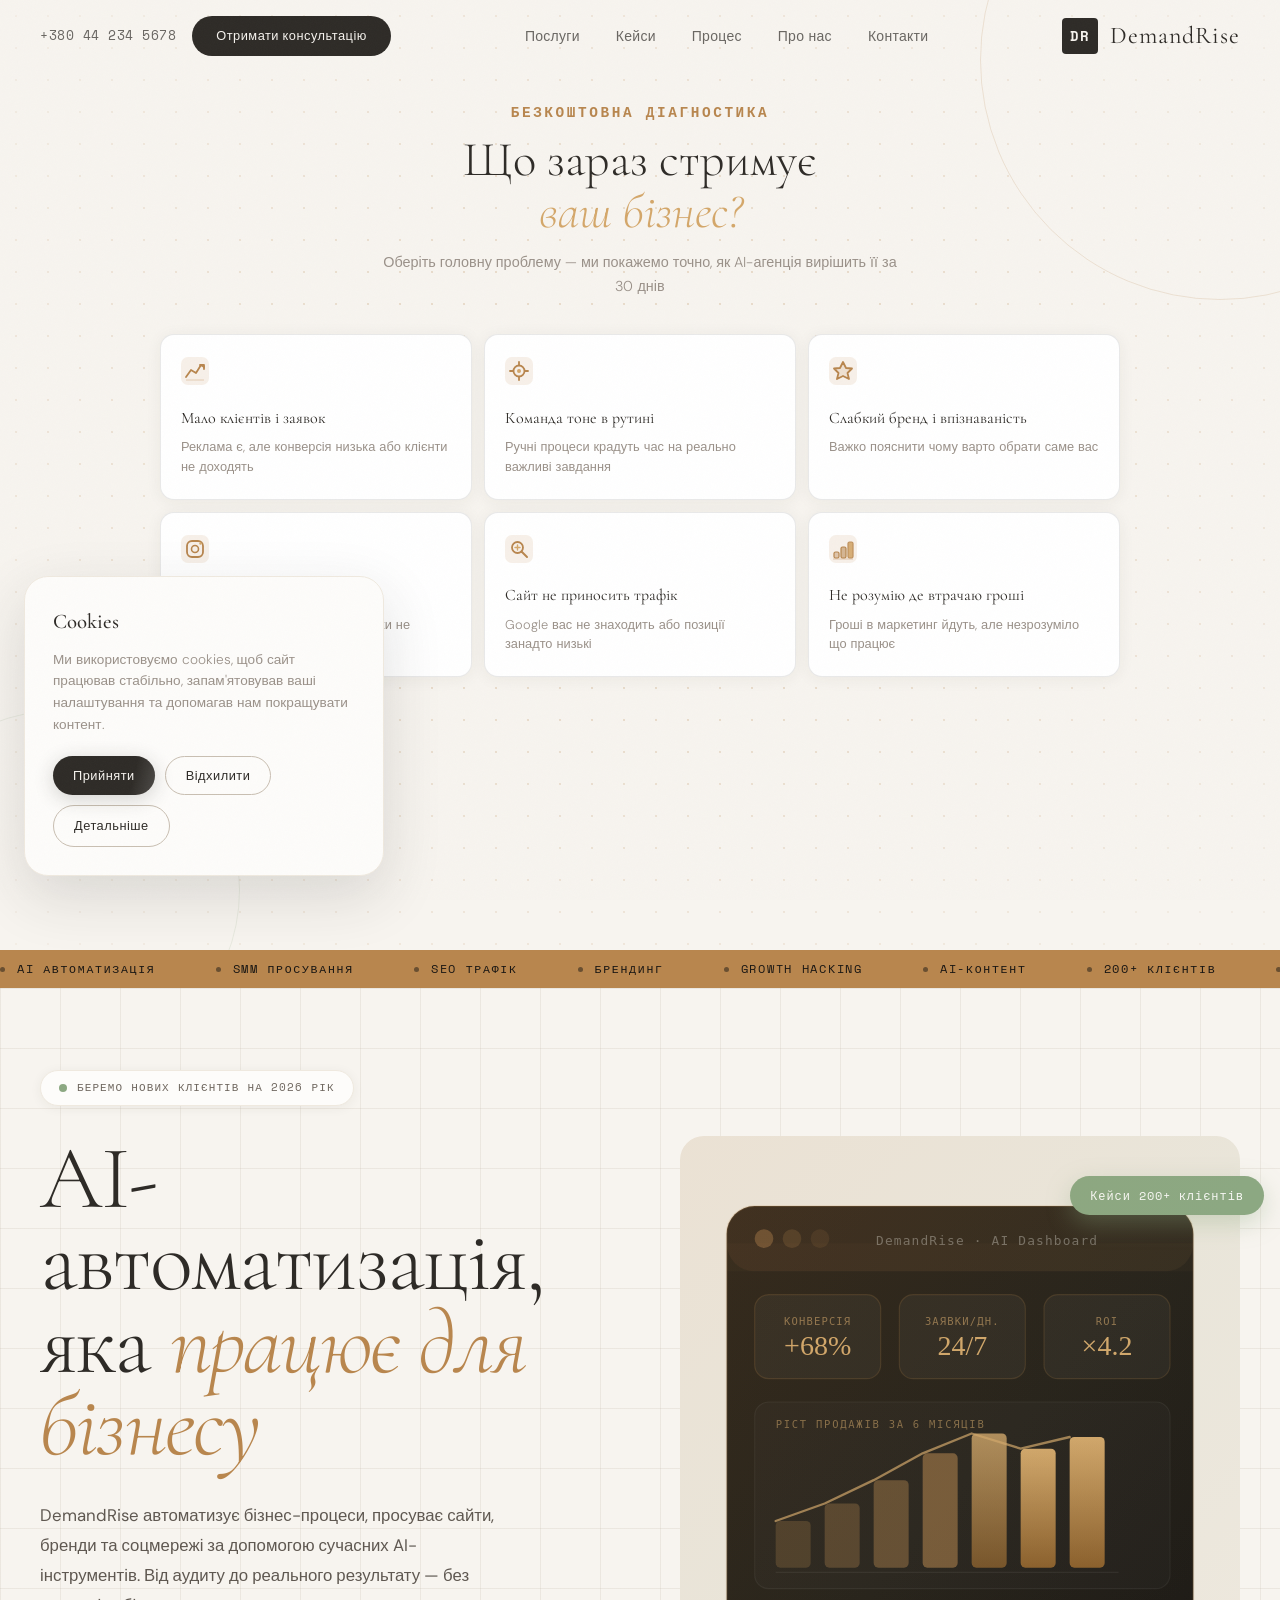
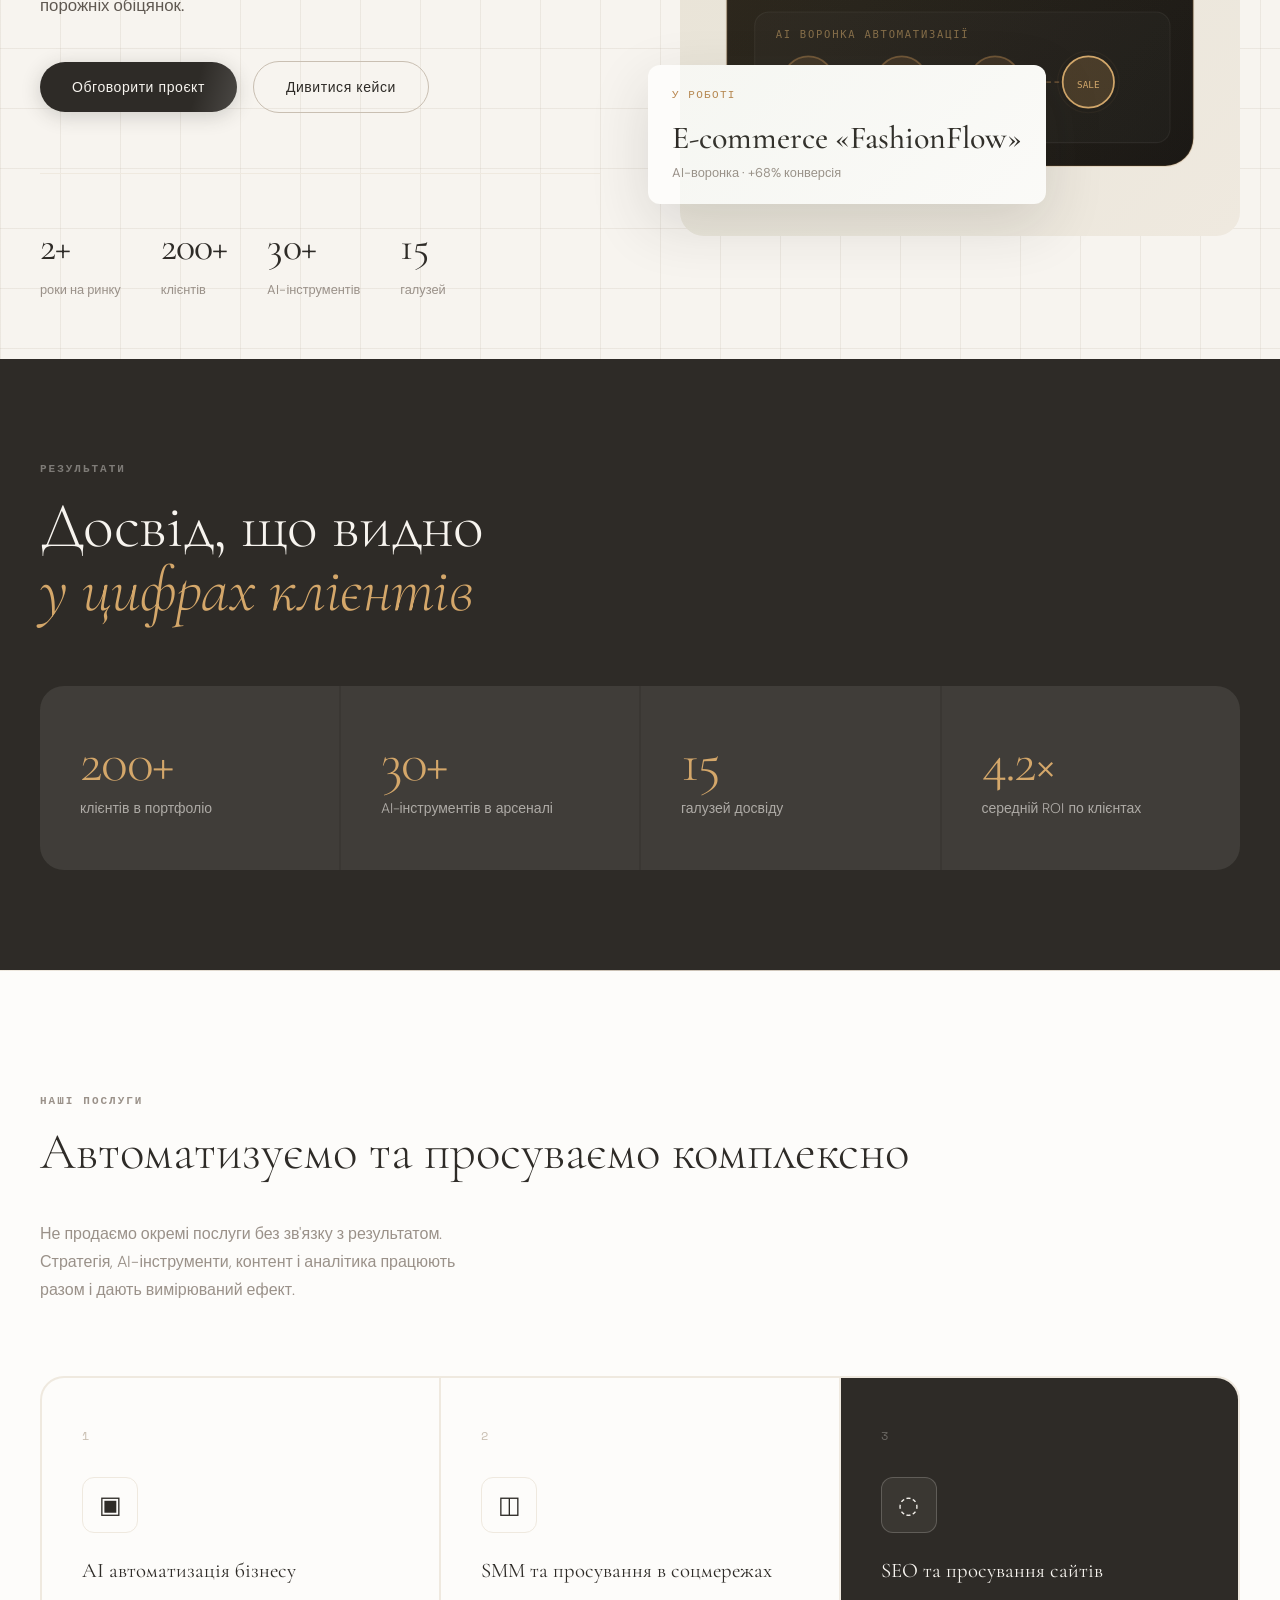
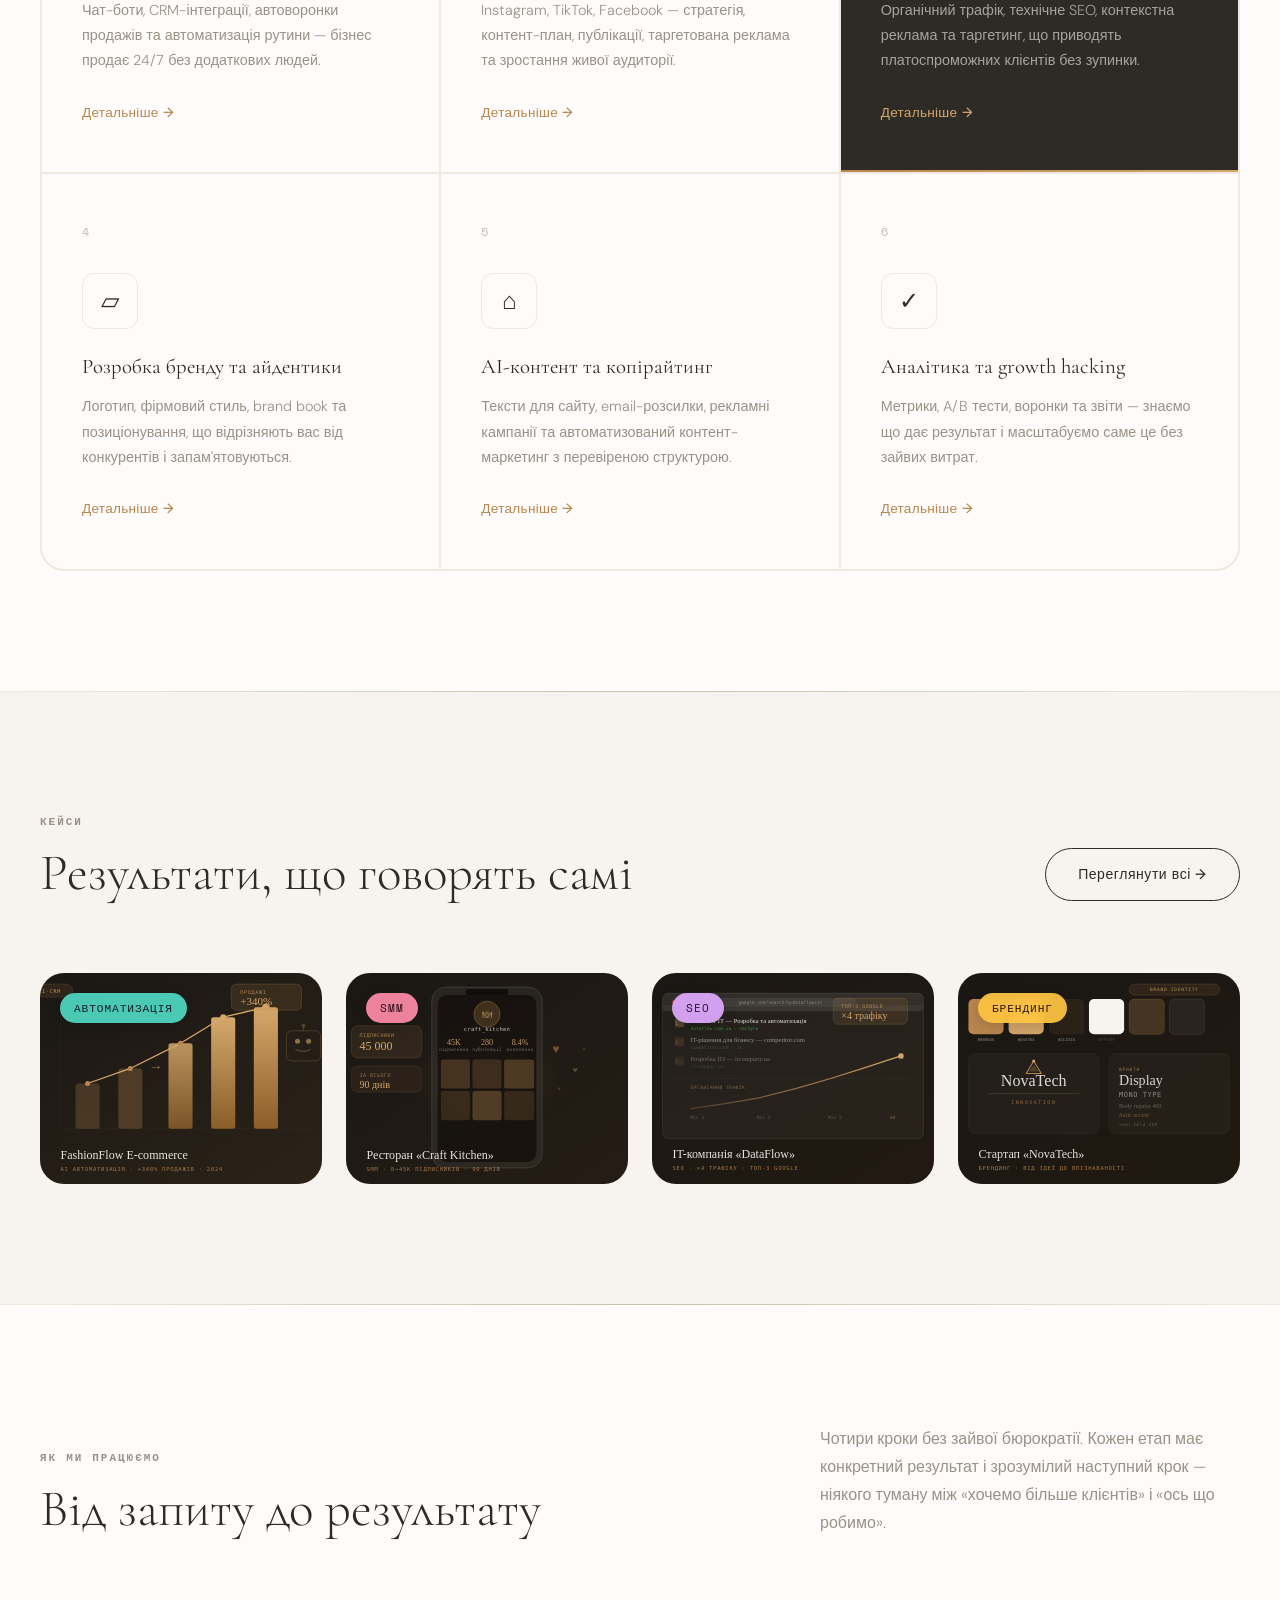
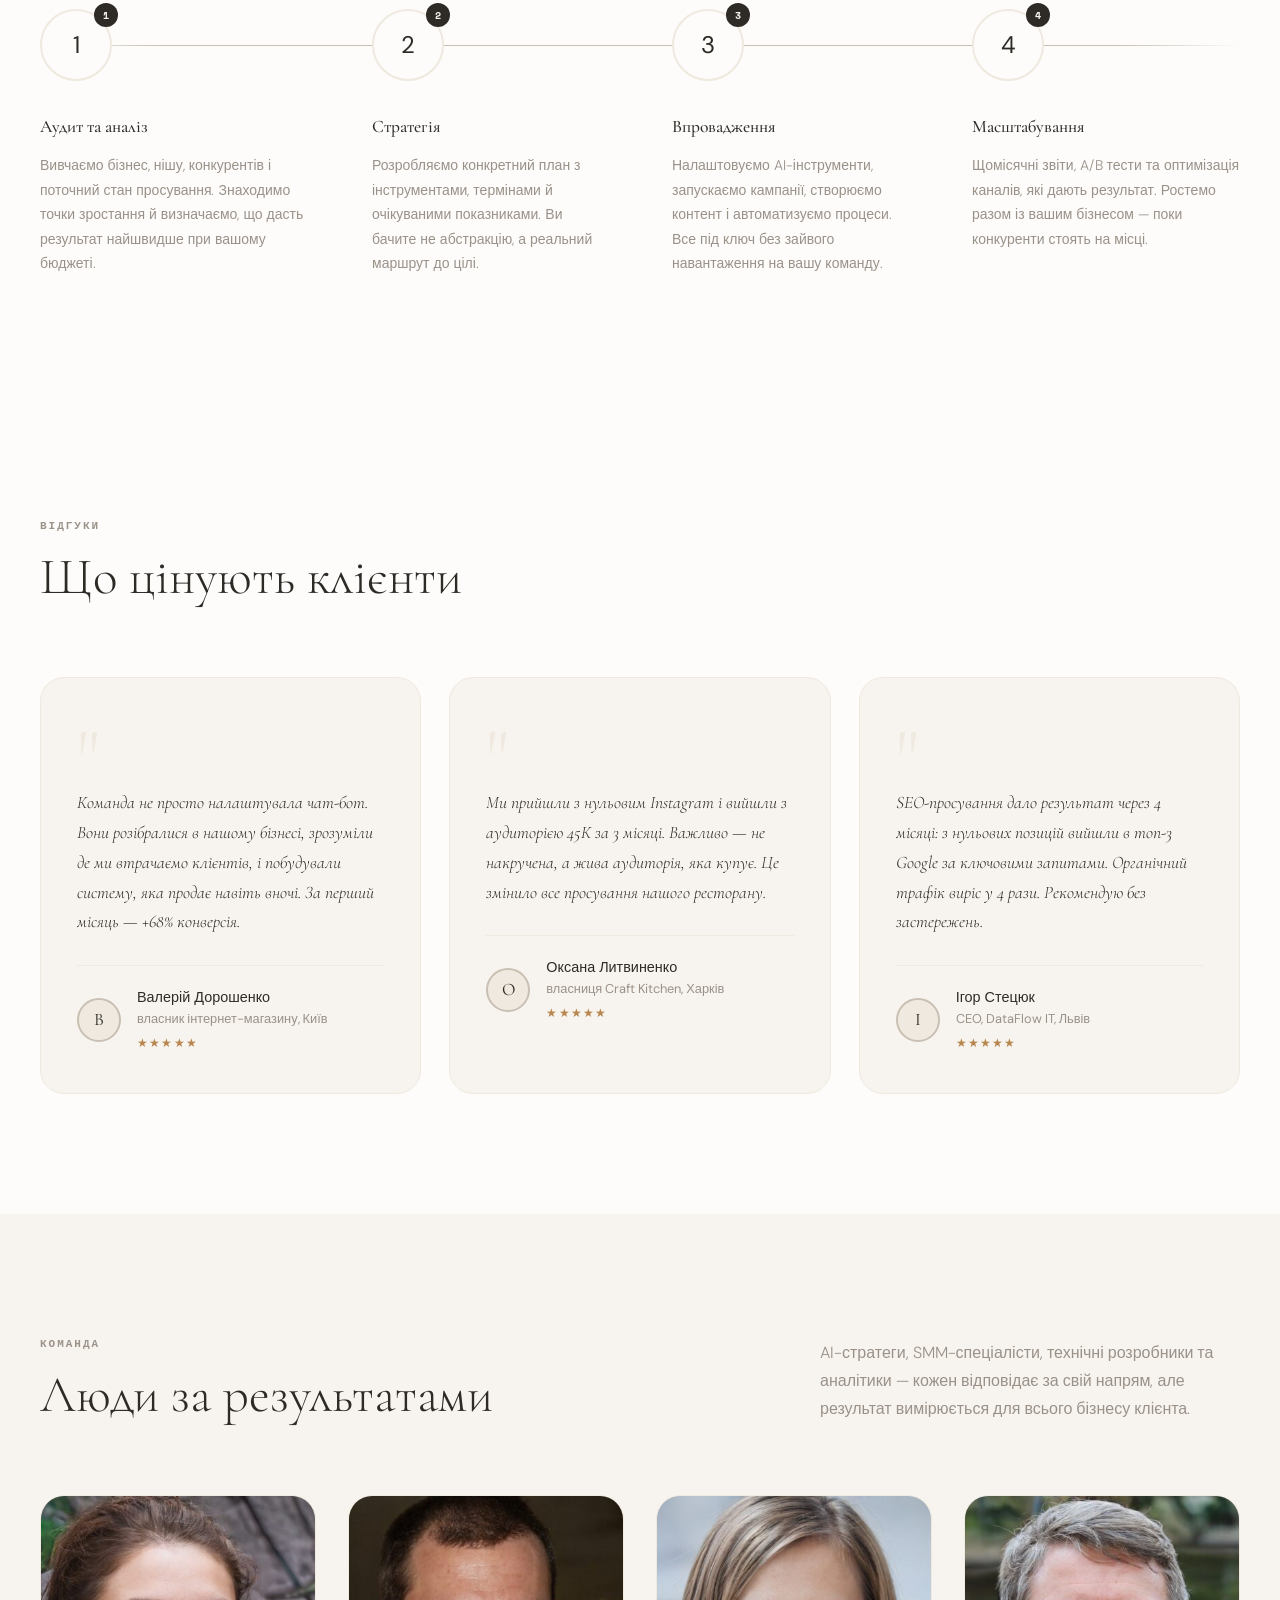
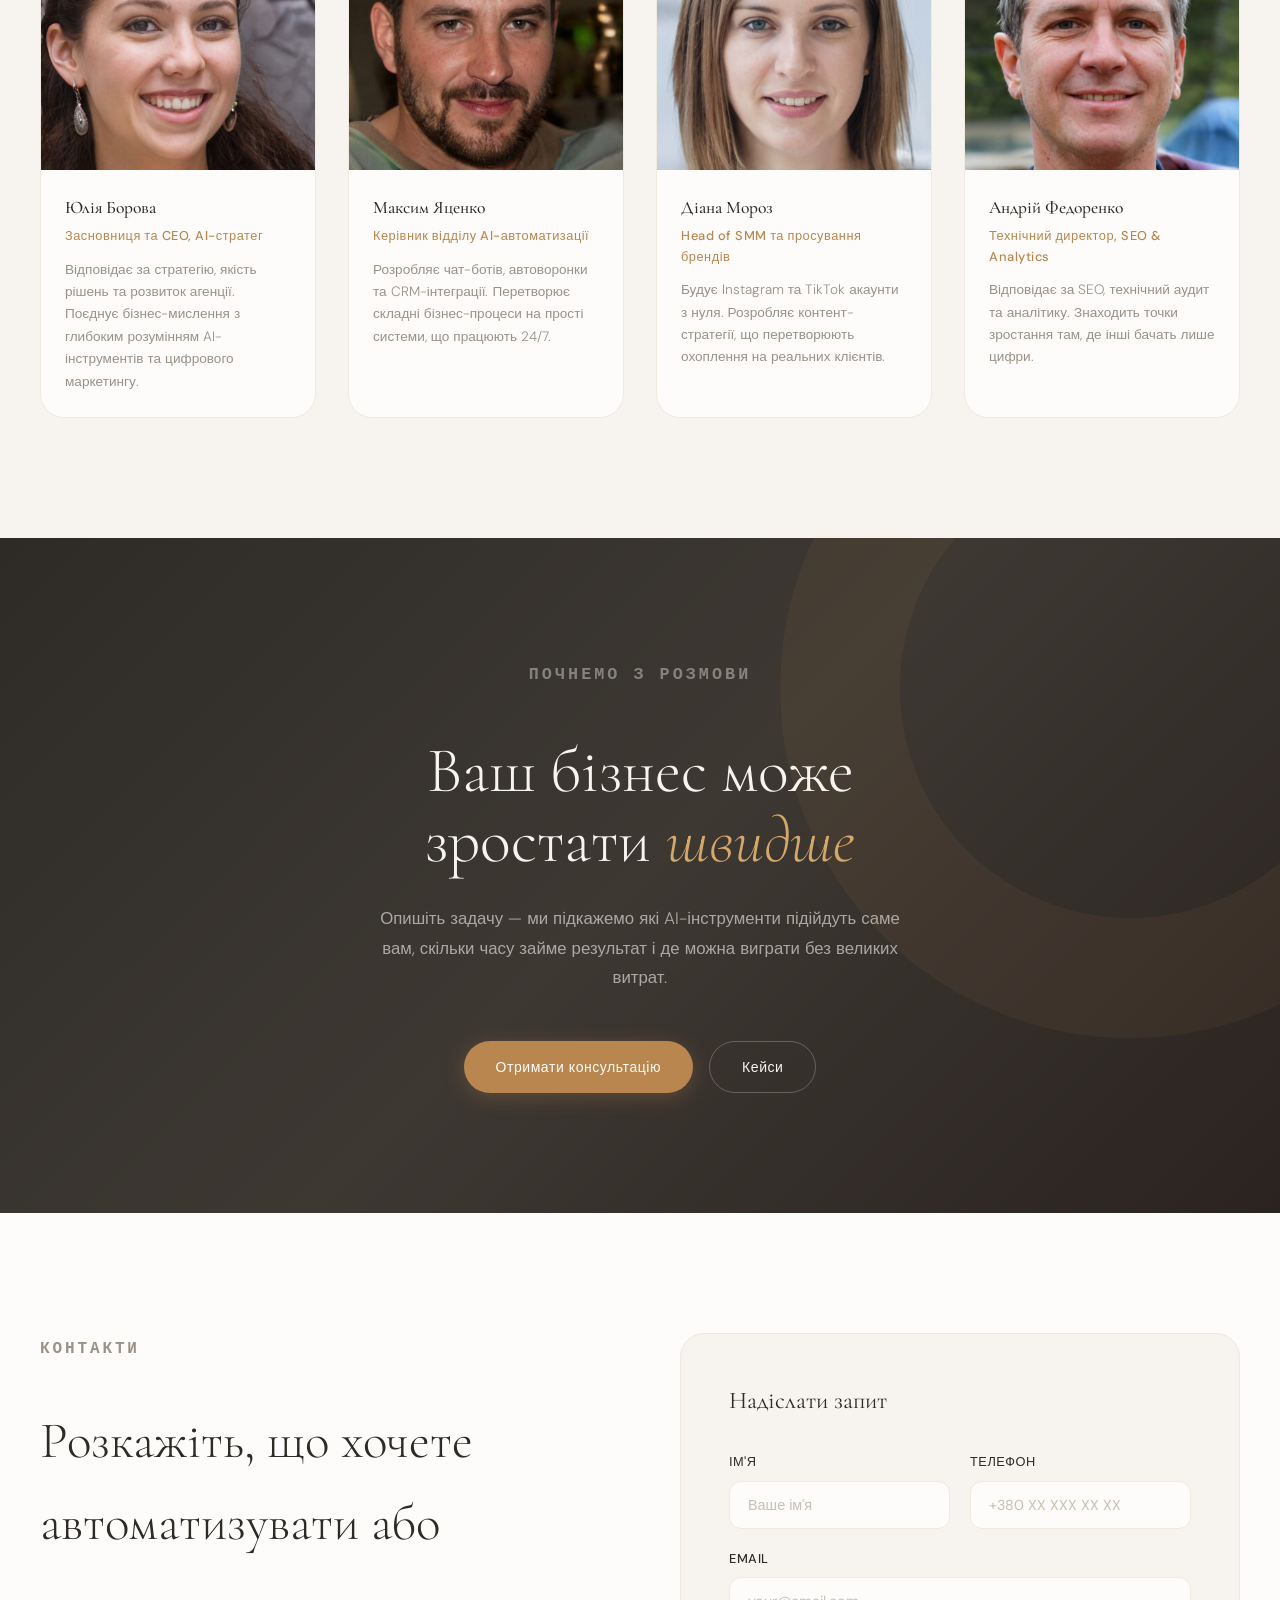
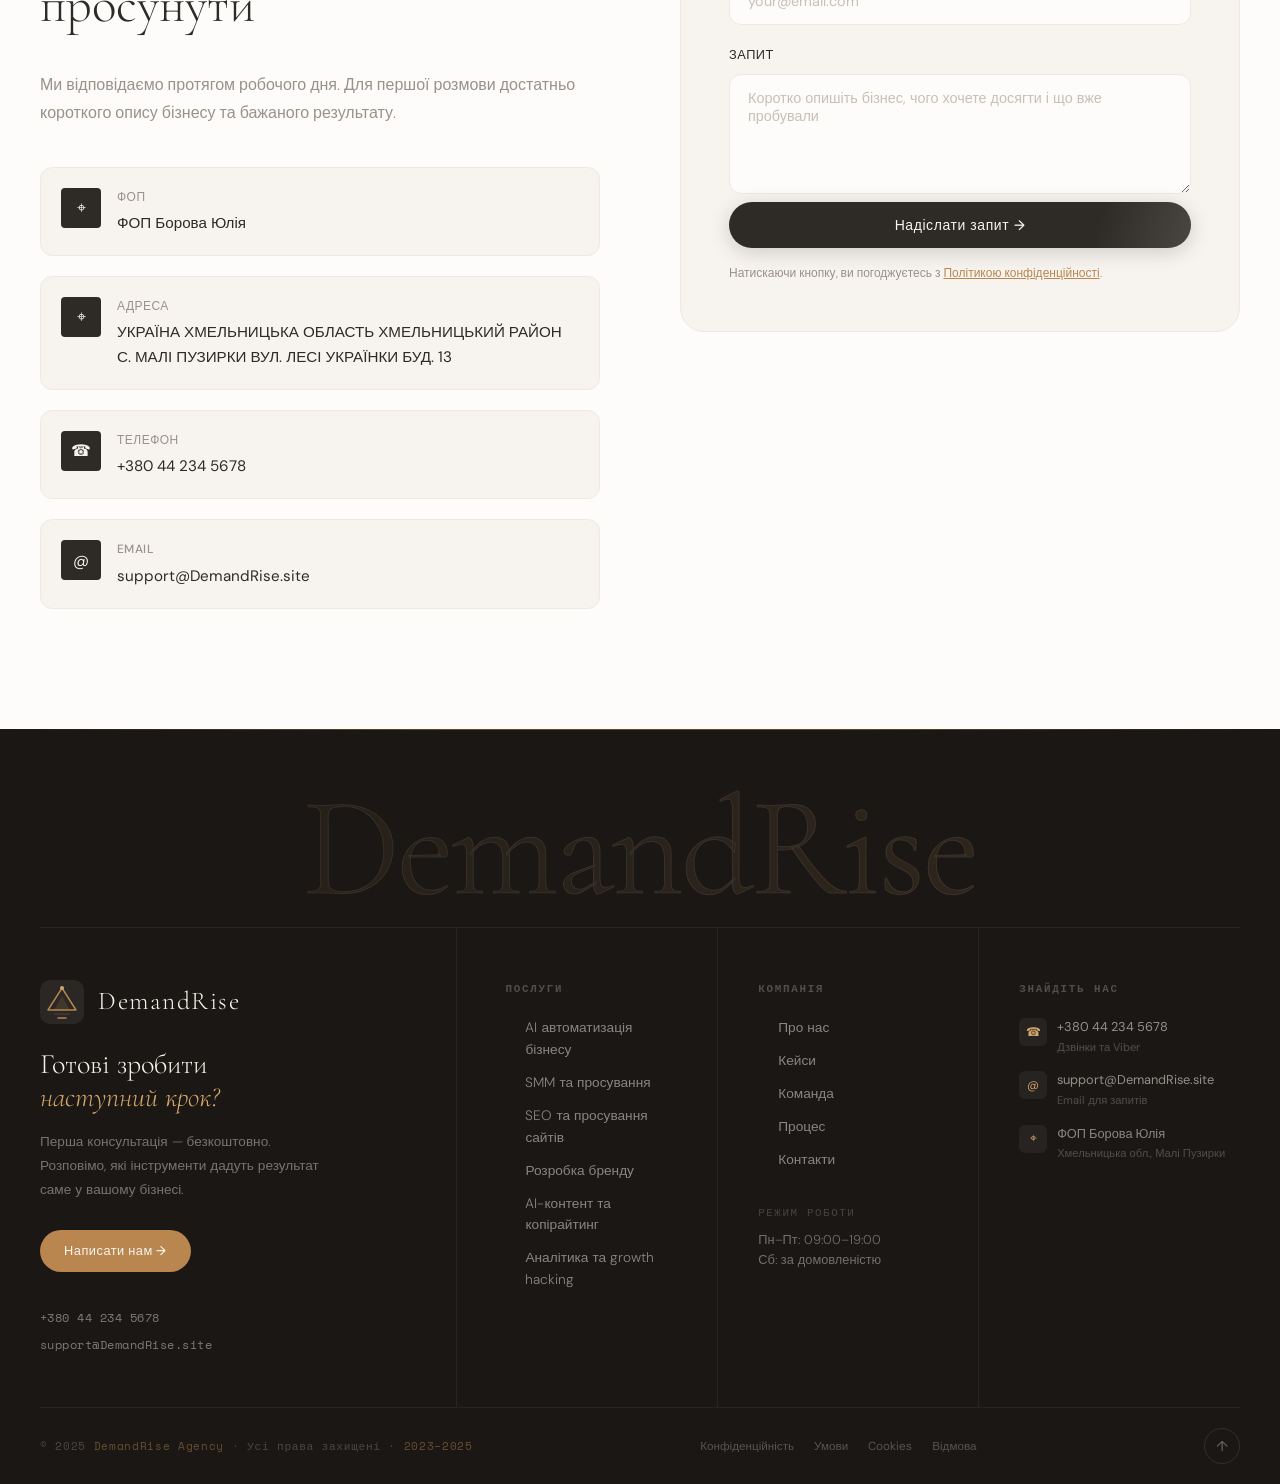
==== commit 1b9d6a5e: "V 1.2" ====
--- a/index.html
+++ b/index.html
@@ -2,6 +2,7 @@
 <html lang="uk">
 <head>
   <meta charset="UTF-8"/>
+  <link rel="icon" type="image/svg+xml" href="/favicon.svg"/>
   <meta name="viewport" content="width=device-width,initial-scale=1"/>
   <title>DemandRise — AI-агенція автоматизації та просування бізнесу</title>
   <meta name="description" content="DemandRise — автоматизуємо бізнес-процеси за допомогою AI, просуваємо сайти, бренди та Instagram-акаунти. Результат вимірюється цифрами."/>
--- a/assets/css/style.css
+++ b/assets/css/style.css
@@ -663,7 +663,7 @@
 .project-tag{
   position:absolute;
   top:20px;left:20px;z-index:3;
-  background:rgba(253,252,250,.9);
+  background:rgba(253,252,250,.92);
   backdrop-filter:blur(8px);
   border-radius:var(--radius-xl);
   padding:6px 14px;
@@ -671,7 +671,15 @@
   font-size:.7rem;letter-spacing:.08em;
   color:var(--charcoal);
   text-transform:uppercase;
-}
+  box-shadow:0 4px 16px rgba(0,0,0,0.15);
+  transition:transform .3s ease;
+}
+.project-card:hover .project-tag{transform:translateY(-2px)}
+.project-card[data-cat="automation"] .project-tag{background:rgba(79,216,196,.92);color:#0F2027}
+.project-card[data-cat="smm"] .project-tag{background:rgba(255,140,170,.92);color:#2B0F18}
+.project-card[data-cat="seo"] .project-tag{background:rgba(224,170,255,.92);color:#231526}
+.project-card[data-cat="brand"] .project-tag{background:rgba(255,197,66,.92);color:#2B1810}
+.project-card[data-cat="content"] .project-tag{background:rgba(124,214,255,.92);color:#0F1B2B}
 /* Arch illustration patterns for project cards */
 .arch-pattern{
   width:100%;height:100%;
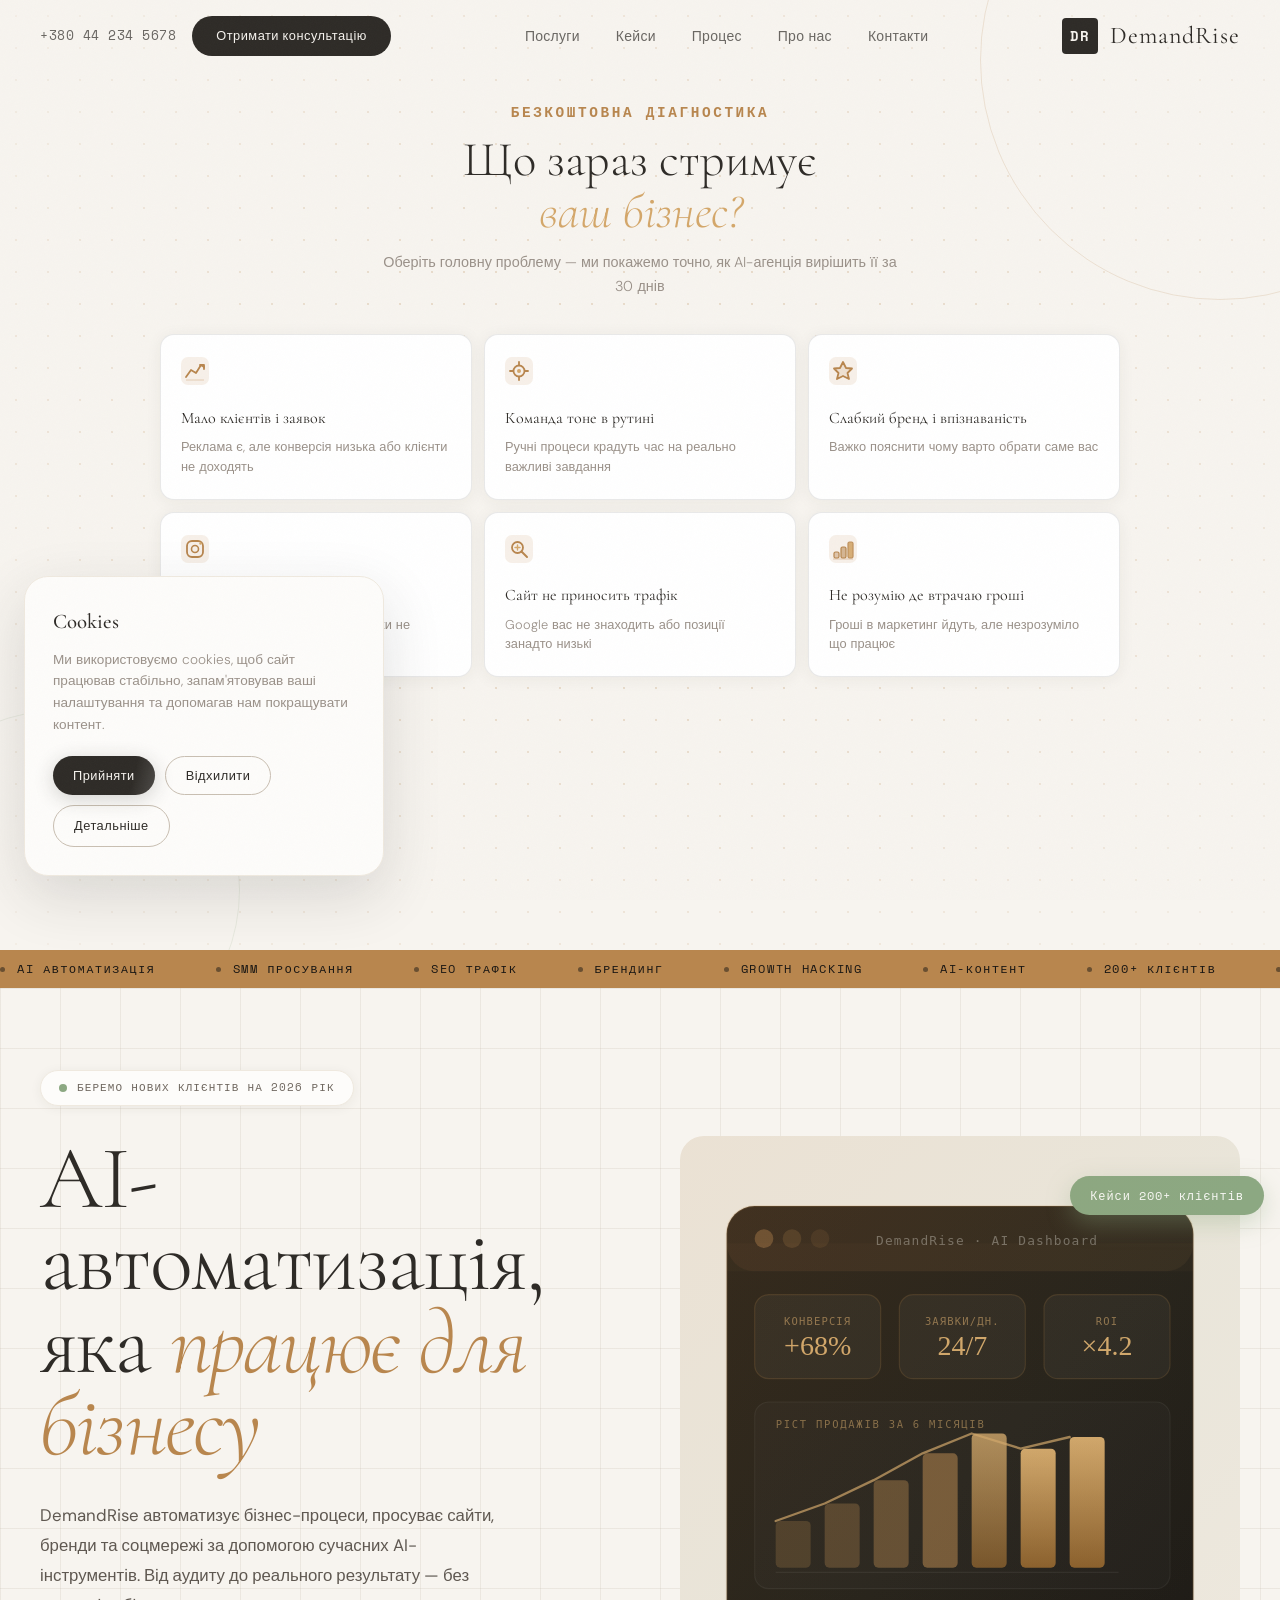
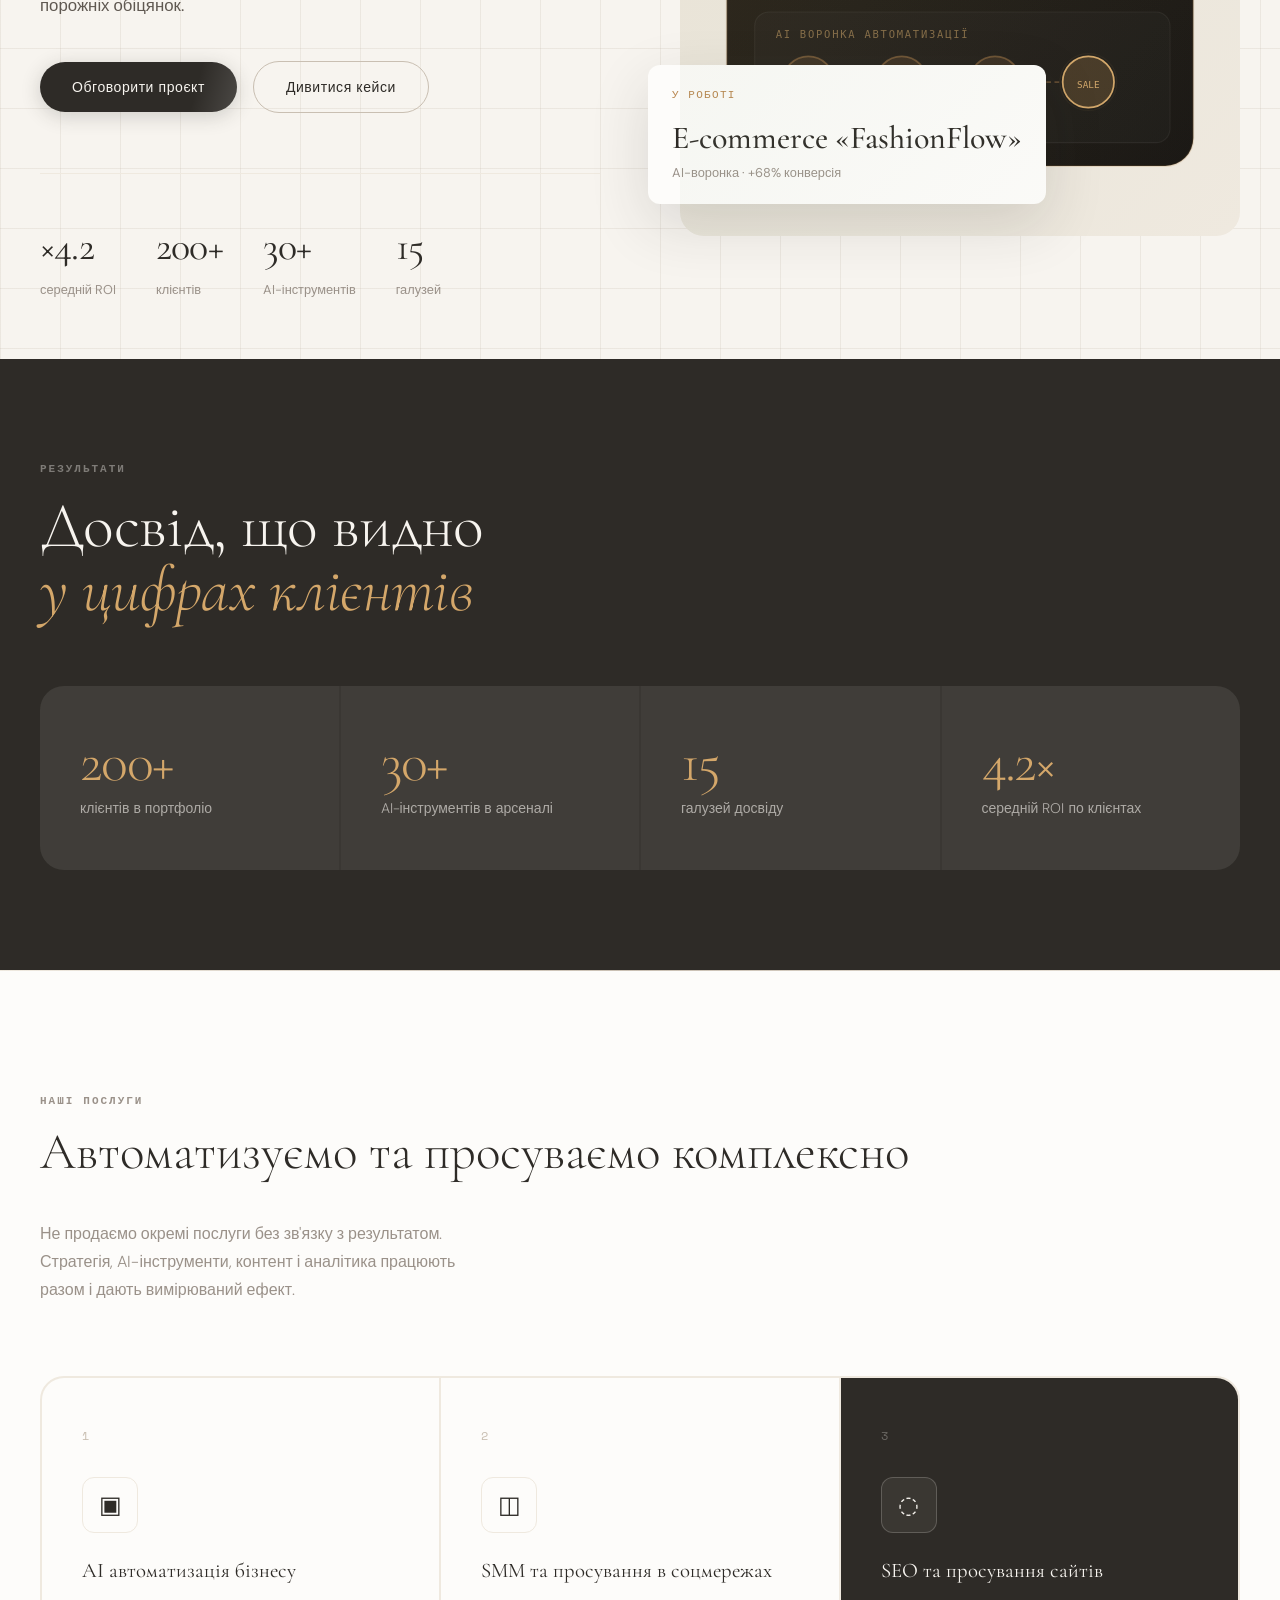
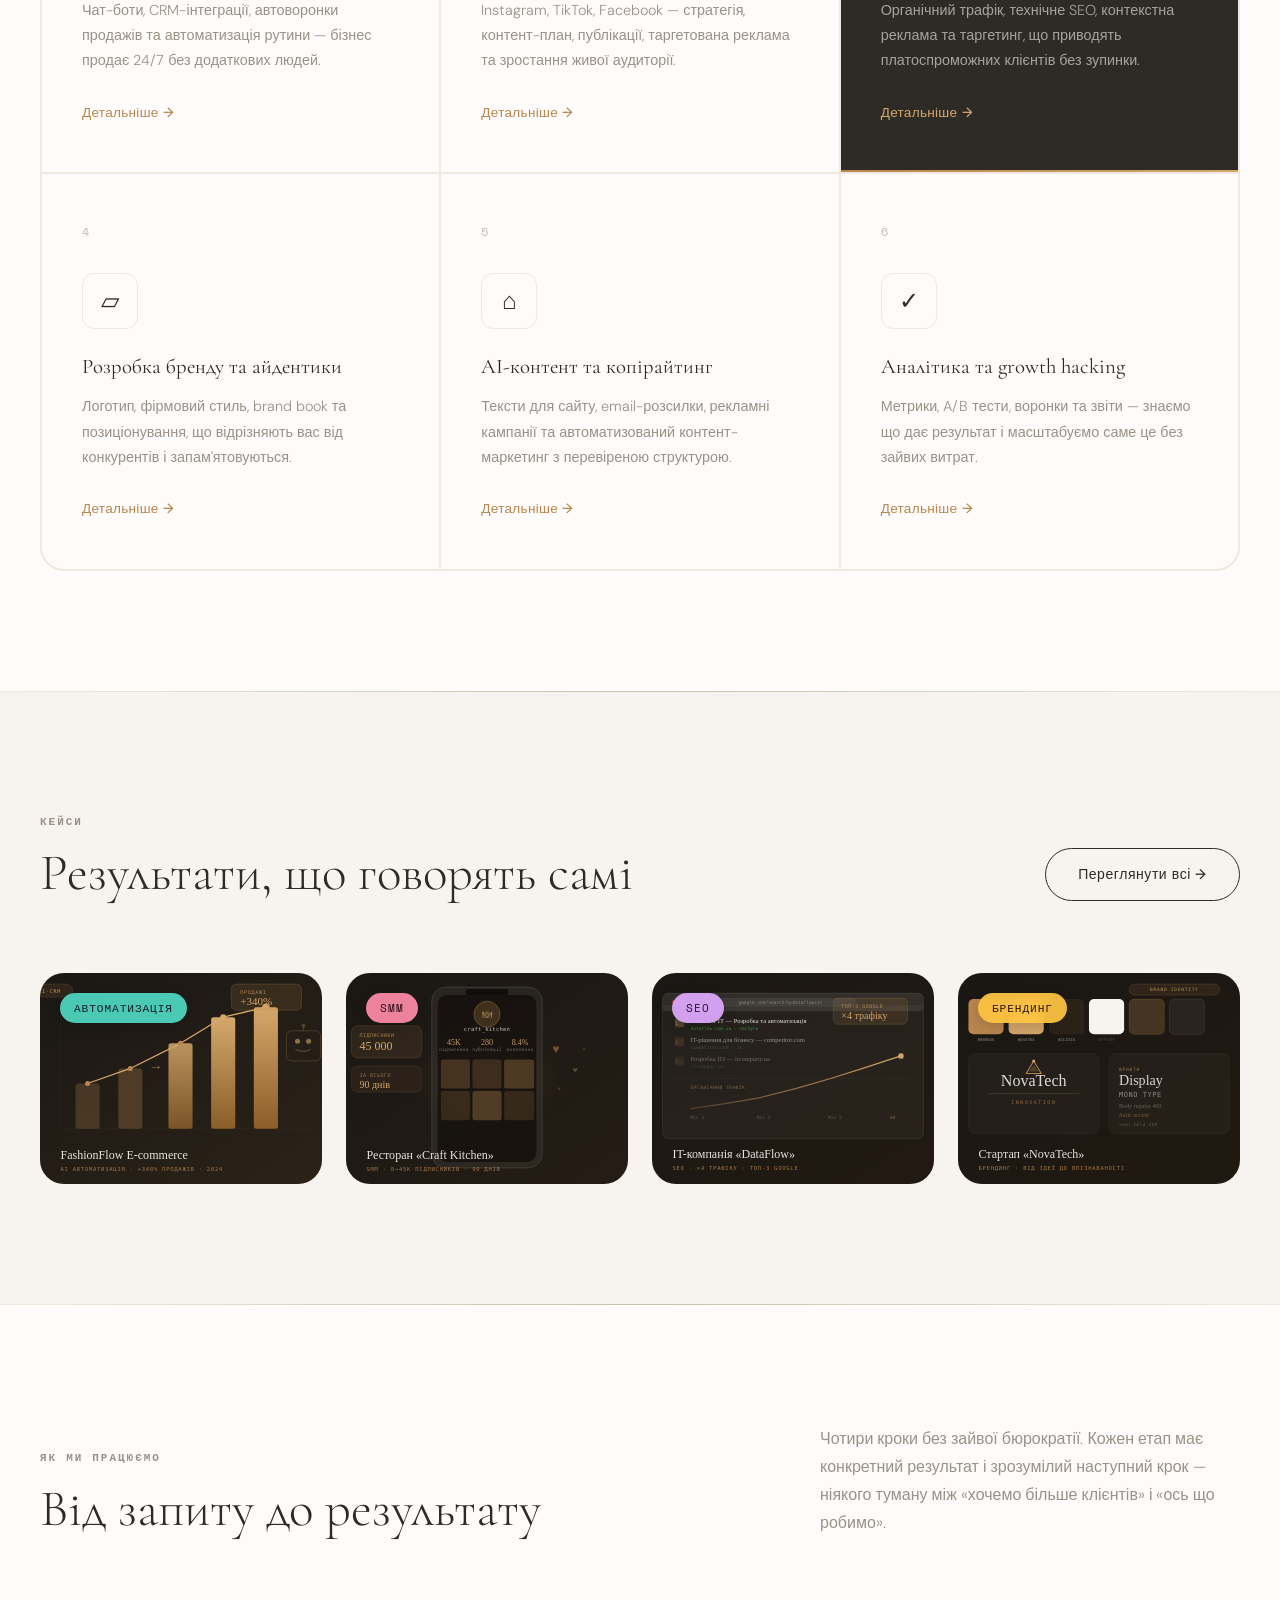
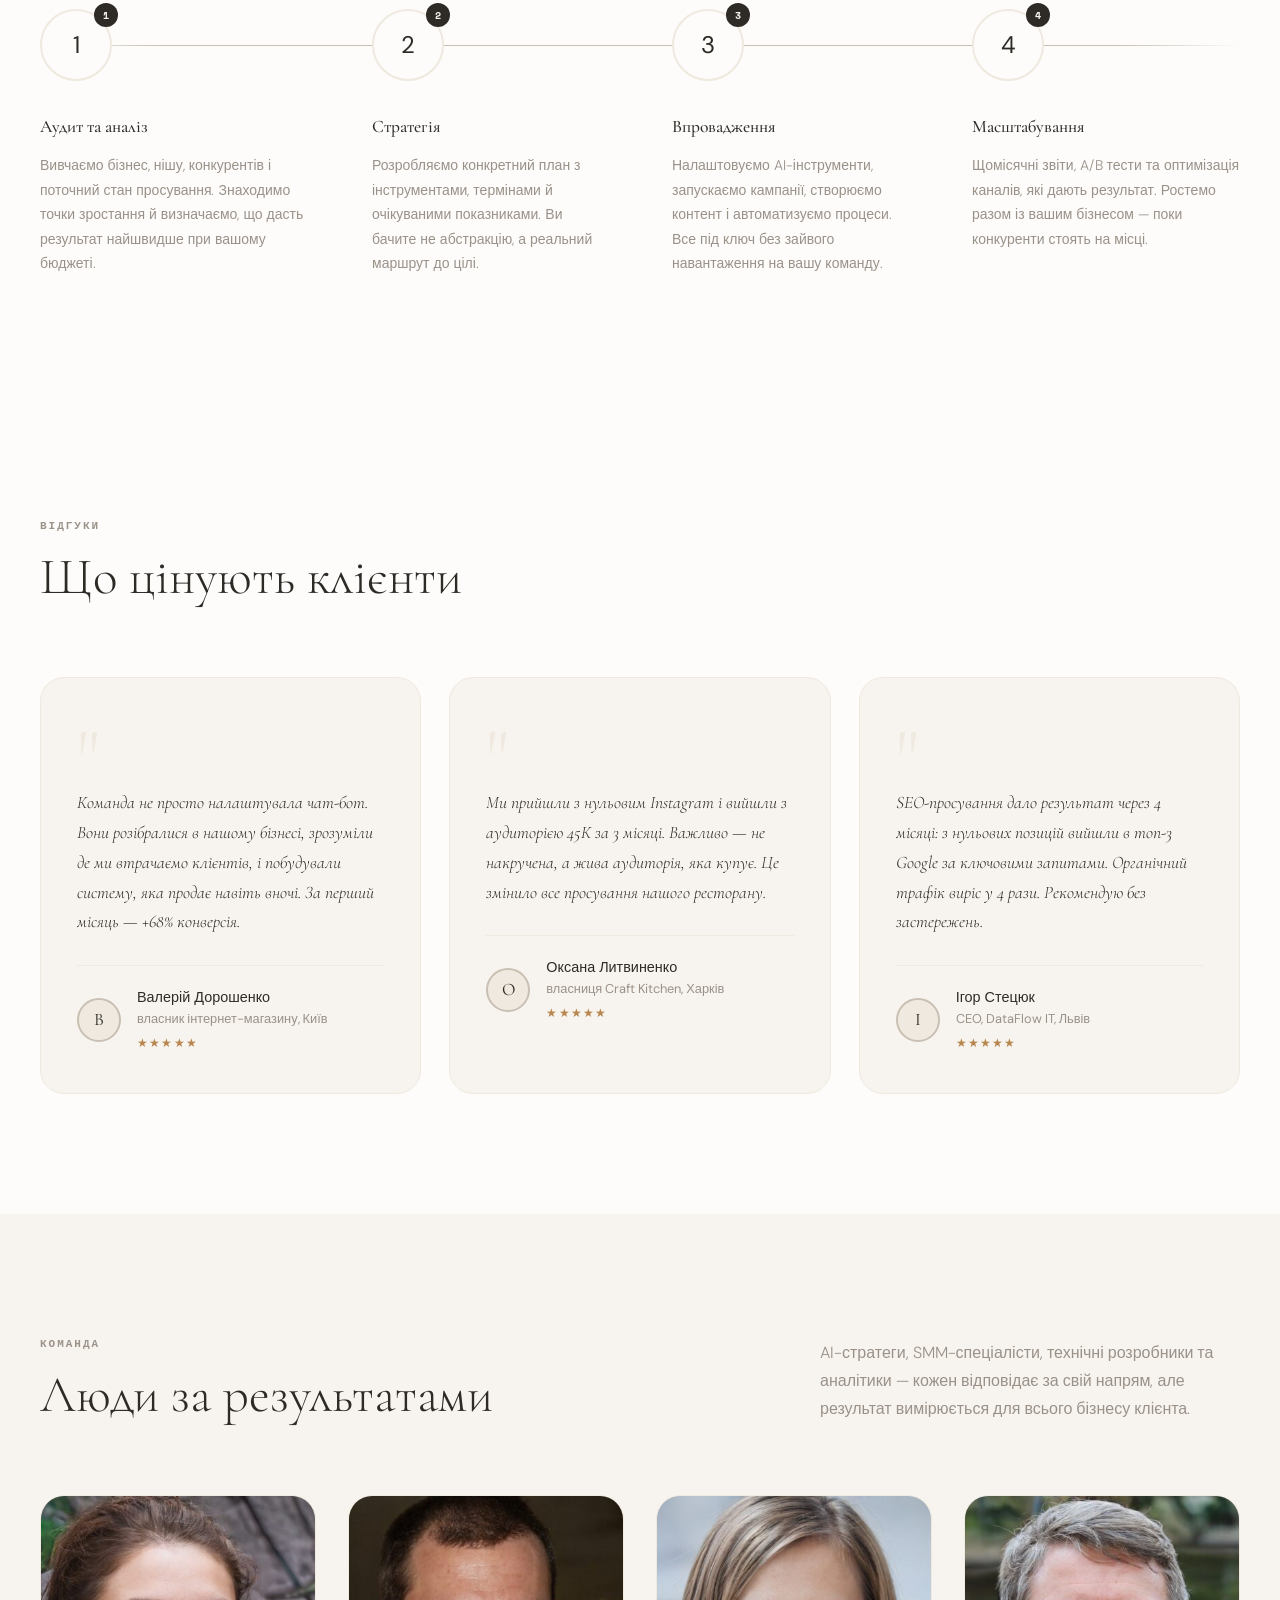
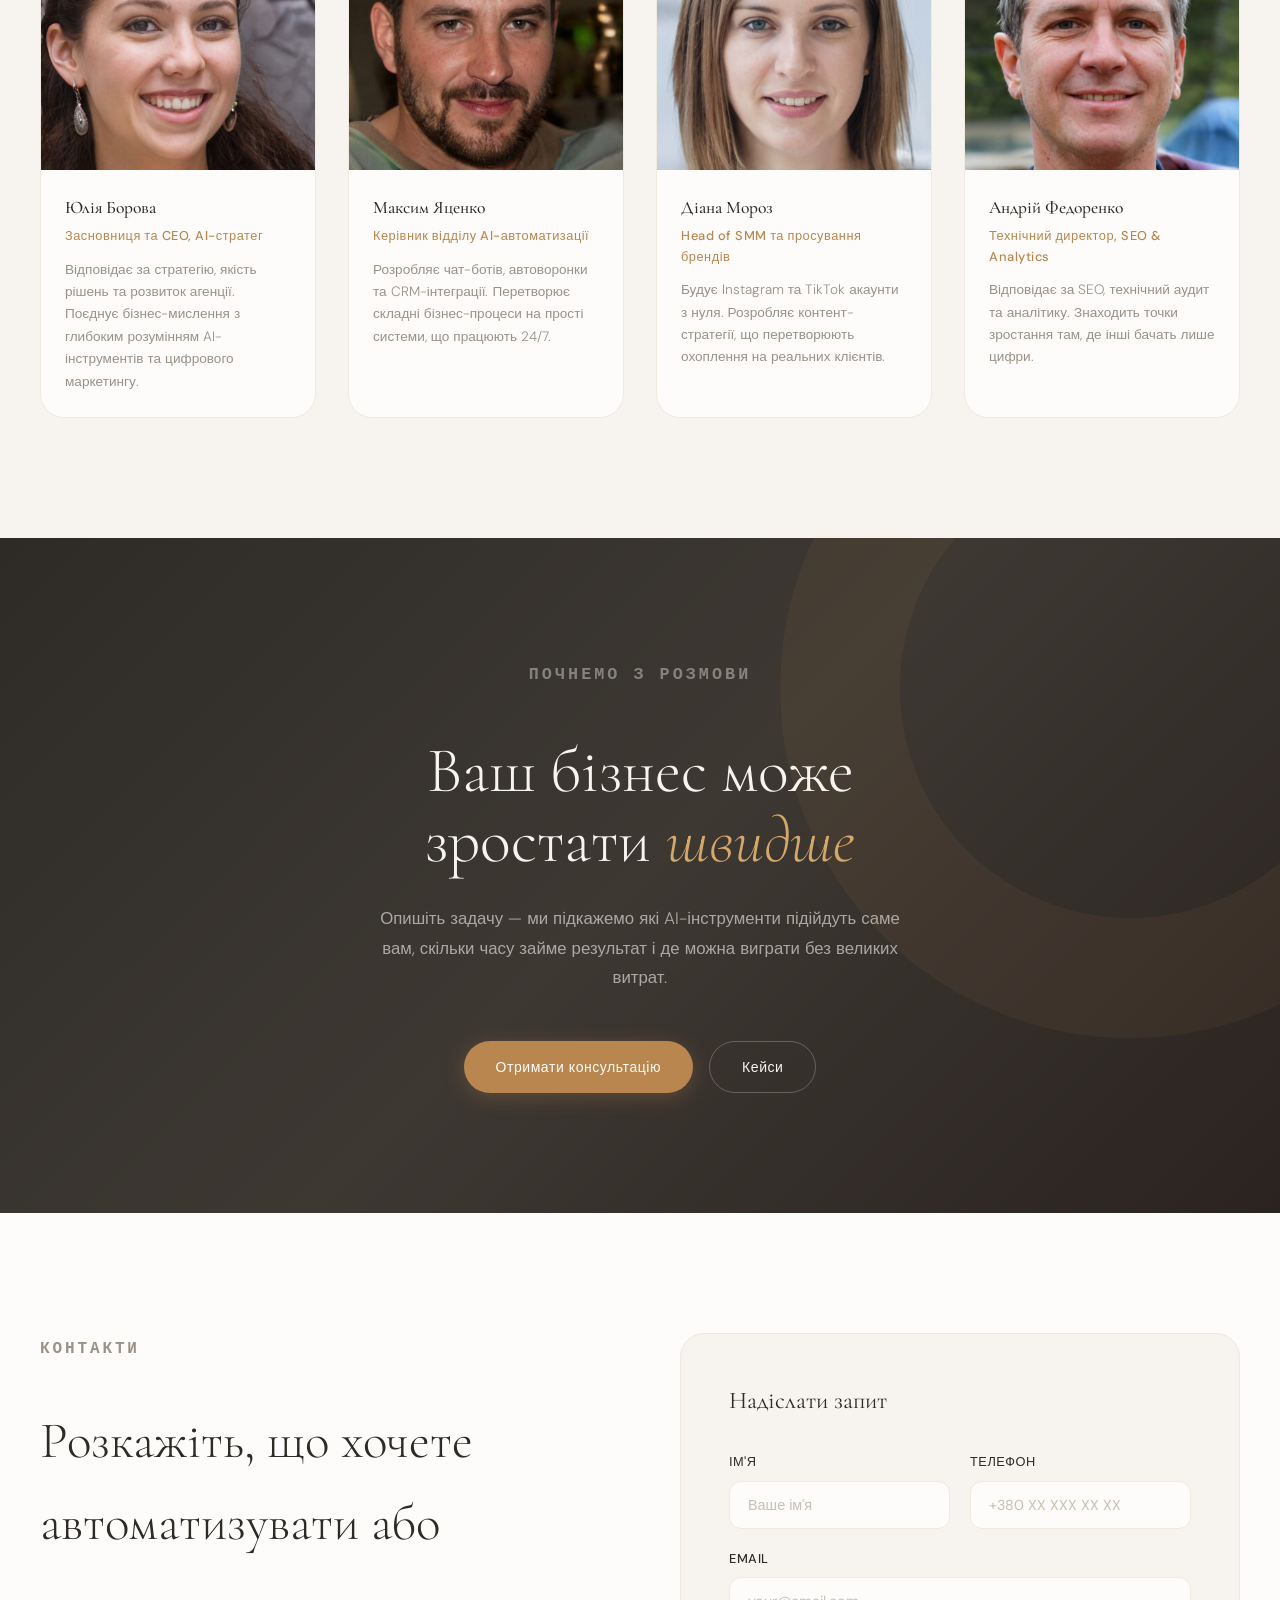
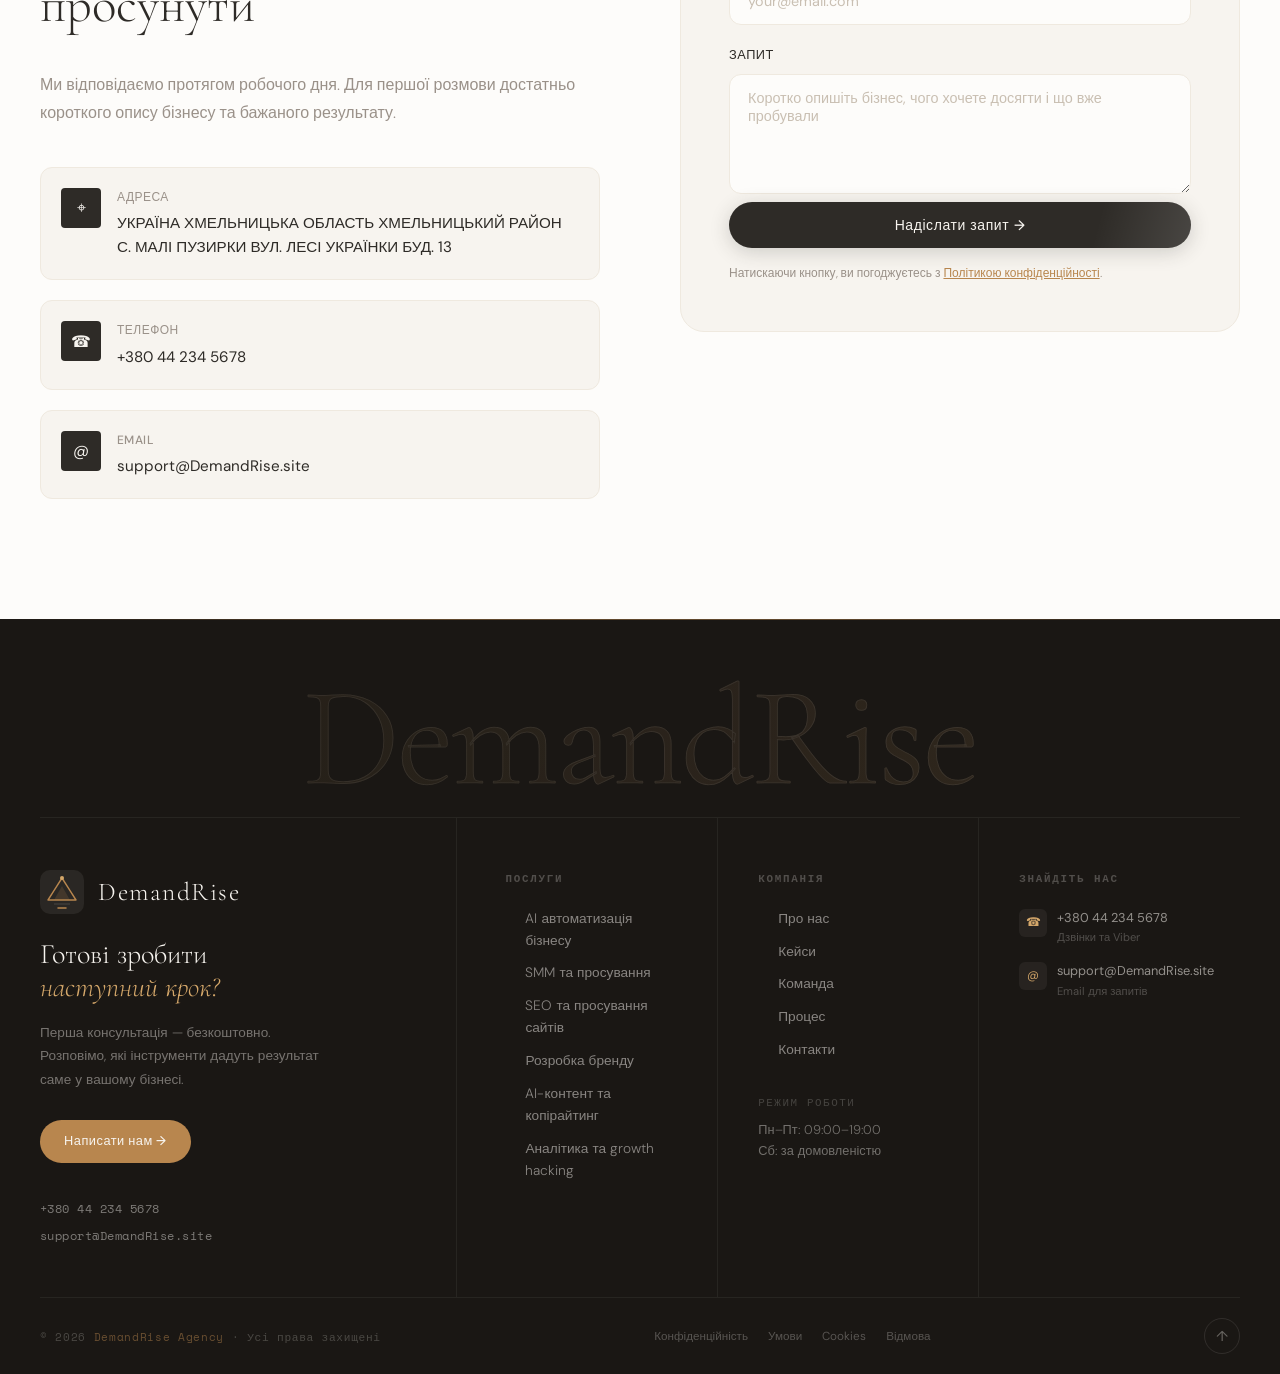
==== commit e8869a75: "v 1.3" ====
--- a/index.html
+++ b/index.html
@@ -229,7 +229,7 @@
           <a class="btn btn-ghost" href="/projects">Дивитися кейси</a>
         </div>
         <div class="hero-stats reveal reveal-delay-4">
-          <div><div class="hero-stat-num" data-count="2" data-suffix="+">2+</div><div class="hero-stat-label">роки на ринку</div></div>
+          <div><div class="hero-stat-num">×4.2</div><div class="hero-stat-label">середній ROI</div></div>
           <div><div class="hero-stat-num" data-count="200" data-suffix="+">200+</div><div class="hero-stat-label">клієнтів</div></div>
           <div><div class="hero-stat-num" data-count="30" data-suffix="+">30+</div><div class="hero-stat-label">AI-інструментів</div></div>
           <div><div class="hero-stat-num" data-count="15" data-suffix="">15</div><div class="hero-stat-label">галузей</div></div>
@@ -378,7 +378,6 @@
         <h2 class="reveal reveal-delay-1">Розкажіть, що хочете автоматизувати або просунути</h2>
         <p class="reveal reveal-delay-2">Ми відповідаємо протягом робочого дня. Для першої розмови достатньо короткого опису бізнесу та бажаного результату.</p>
         <div class="contact-details">
-          <div class="contact-item reveal"><div class="contact-icon">⌖</div><div><div class="contact-item-title">ФОП</div><div class="contact-item-value">ФОП Борова Юлія</div></div></div>
           <div class="contact-item reveal"><div class="contact-icon">⌖</div><div><div class="contact-item-title">Адреса</div><div class="contact-item-value">УКРАЇНА ХМЕЛЬНИЦЬКА ОБЛАСТЬ ХМЕЛЬНИЦЬКИЙ РАЙОН С. МАЛІ ПУЗИРКИ ВУЛ. ЛЕСІ УКРАЇНКИ БУД. 13</div></div></div>
           <div class="contact-item reveal reveal-delay-1"><div class="contact-icon">☎</div><div><div class="contact-item-title">Телефон</div><div class="contact-item-value"><a href="tel:+380442345678">+380 44 234 5678</a></div></div></div>
           <div class="contact-item reveal reveal-delay-2"><div class="contact-icon">@</div><div><div class="contact-item-title">Email</div><div class="contact-item-value"><a href="mailto:support@DemandRise.site">support@DemandRise.site</a></div></div></div>
@@ -476,20 +475,13 @@
             <small>Email для запитів</small>
           </div>
         </div>
-        <div class="footer-contact-item">
-          <div class="footer-contact-icon">⌖</div>
-          <div class="footer-contact-text">
-            <span>ФОП Борова Юлія</span>
-            <small>Хмельницька обл., Малі Пузирки</small>
-          </div>
-        </div>
 
       </div>
 
     </div><!-- /footer-body -->
 
     <div class="footer-bottom-bar">
-      <p class="footer-bottom-copy">© 2025 <span>DemandRise Agency</span> · Усі права захищені · <span>2023–2025</span></p>
+      <p class="footer-bottom-copy">© 2026 <span>DemandRise Agency</span> · Усі права захищені</p>
       <nav class="footer-legal-links" aria-label="Юридична навігація">
         <a href="/privacy-policy">Конфіденційність</a>
         <a href="/terms-and-conditions">Умови</a>
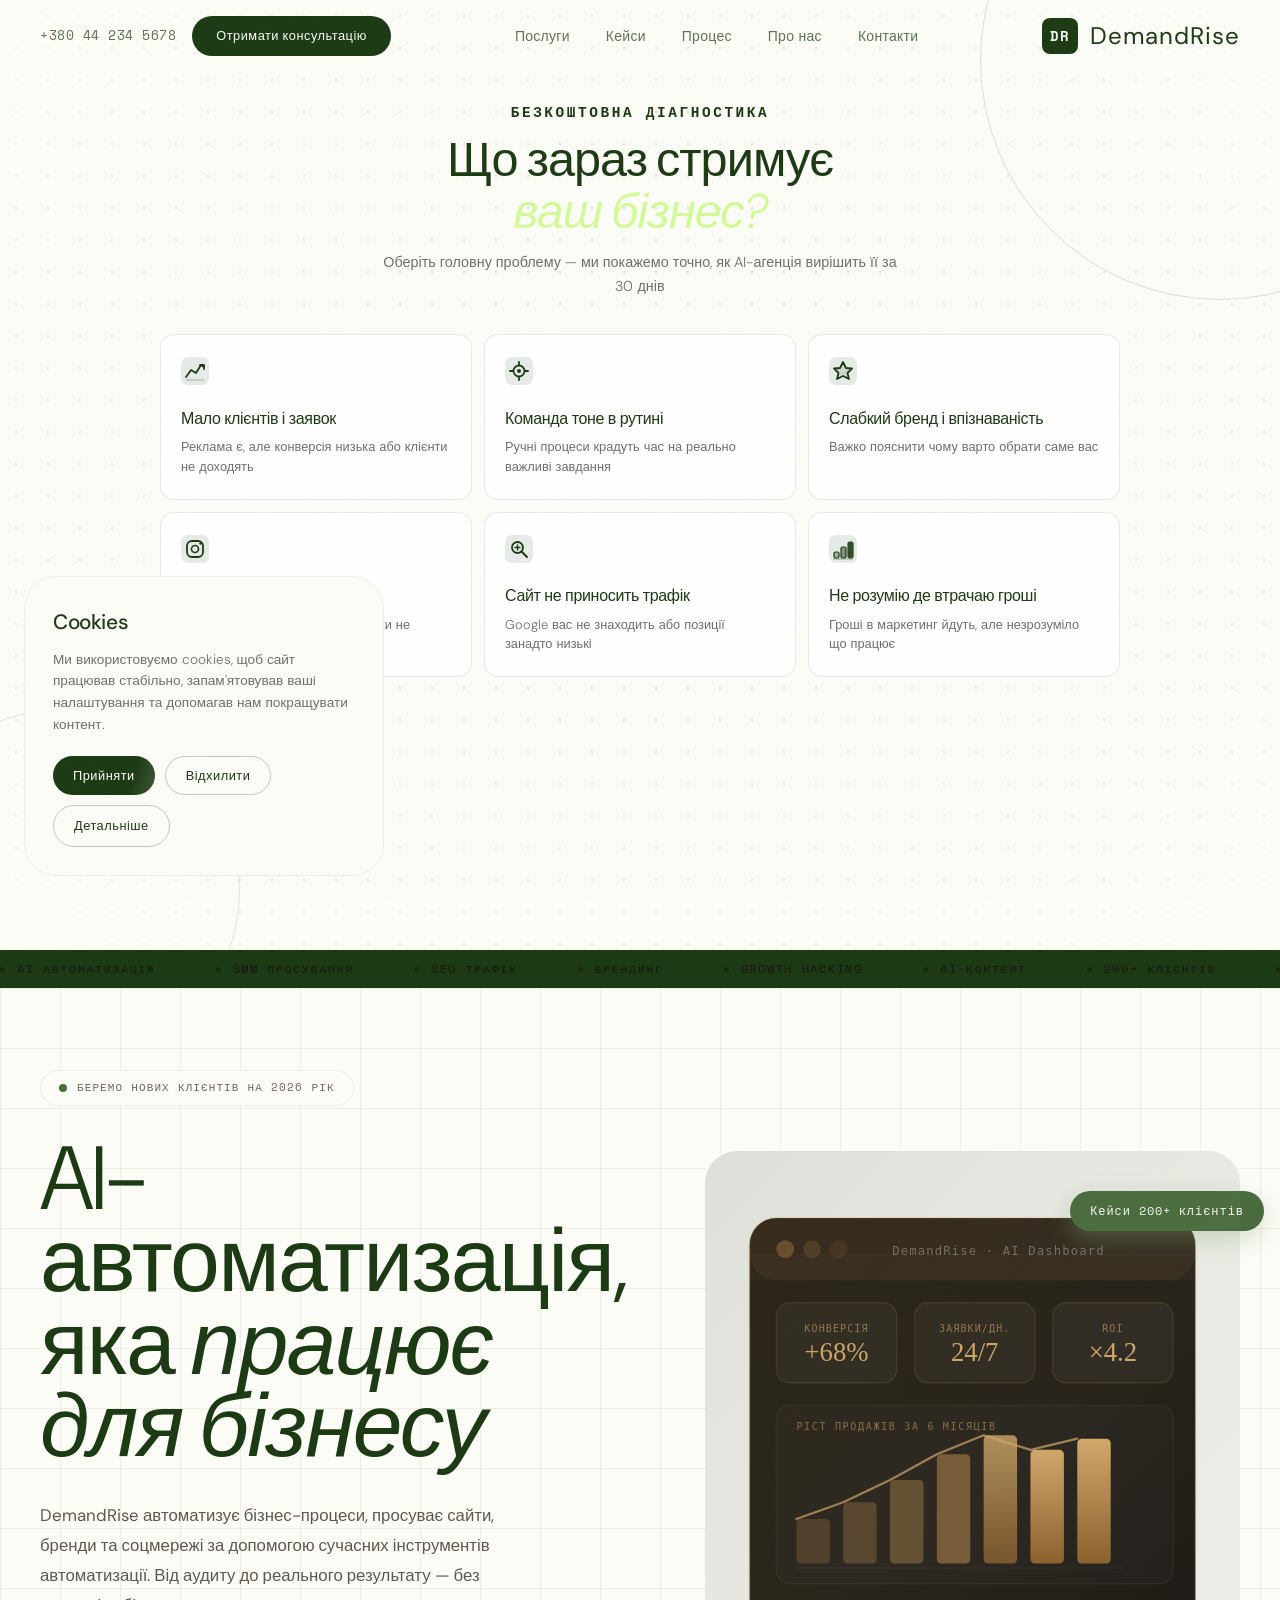
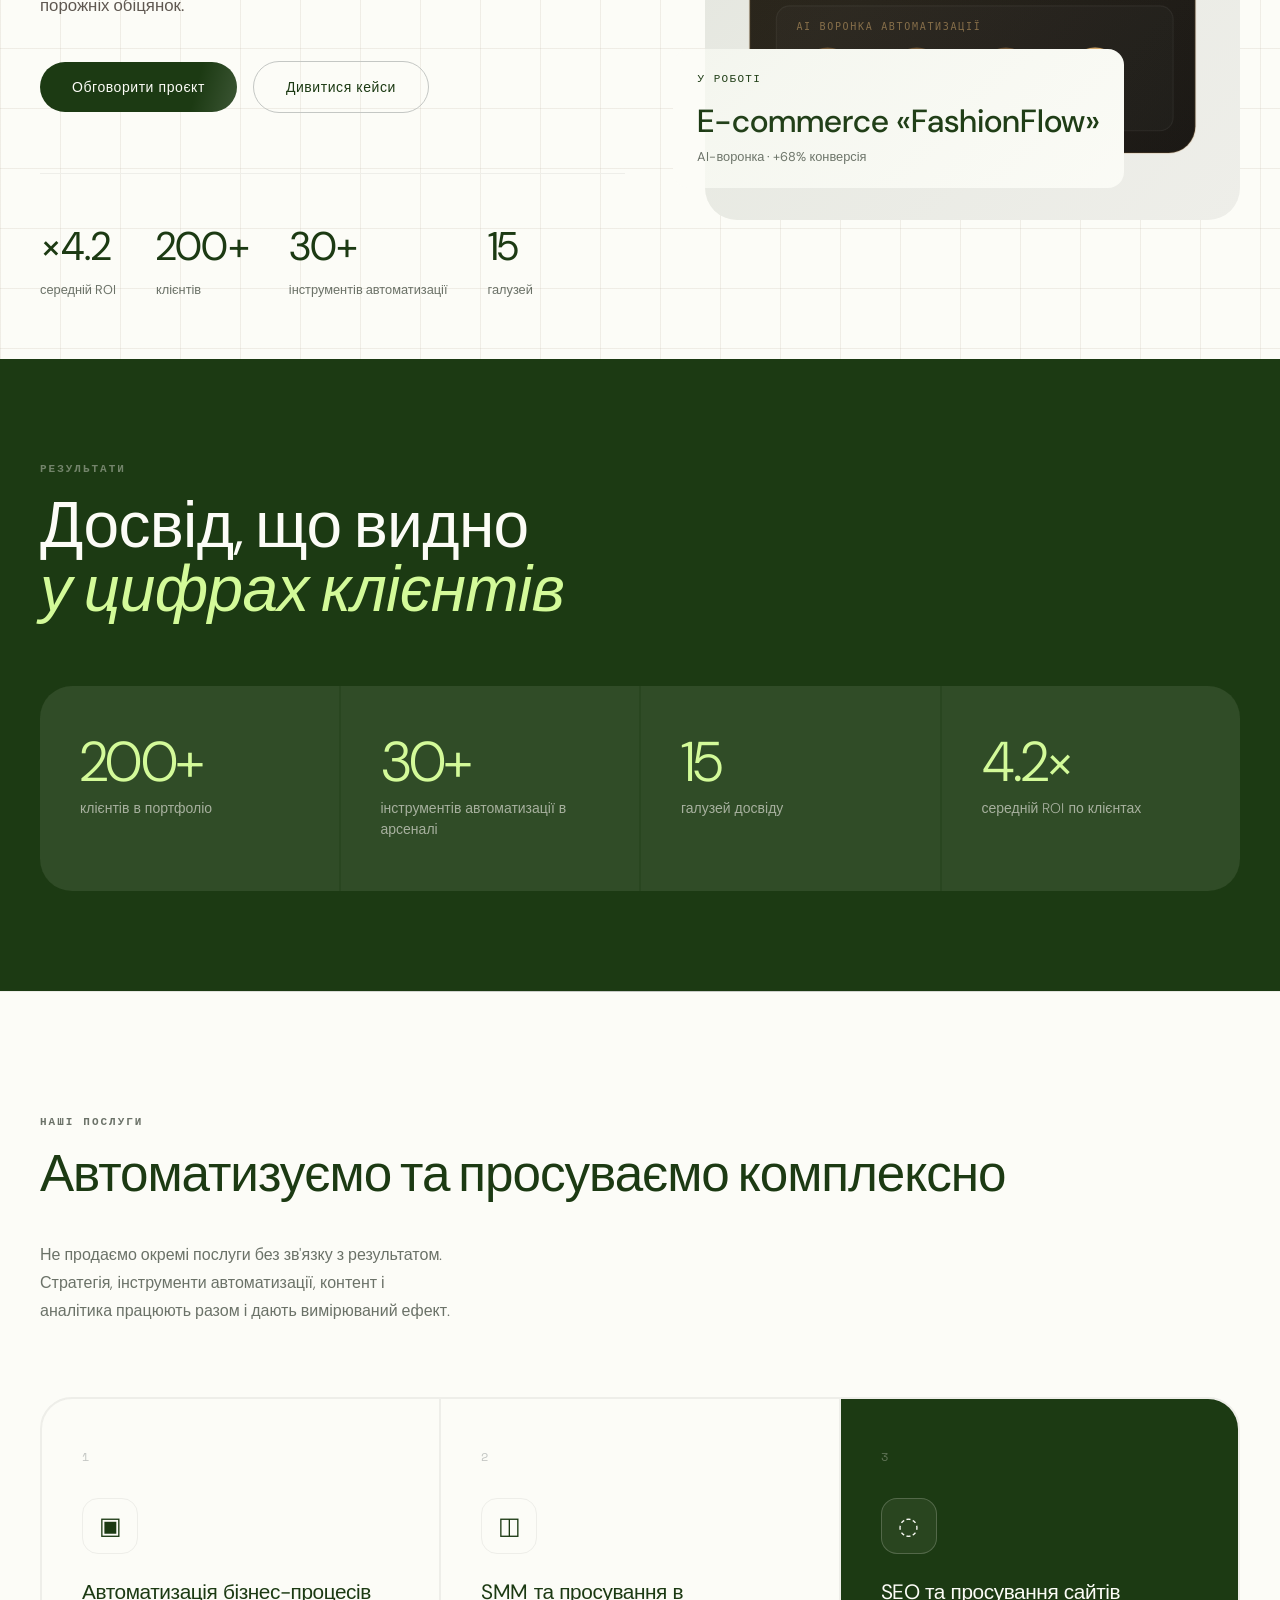
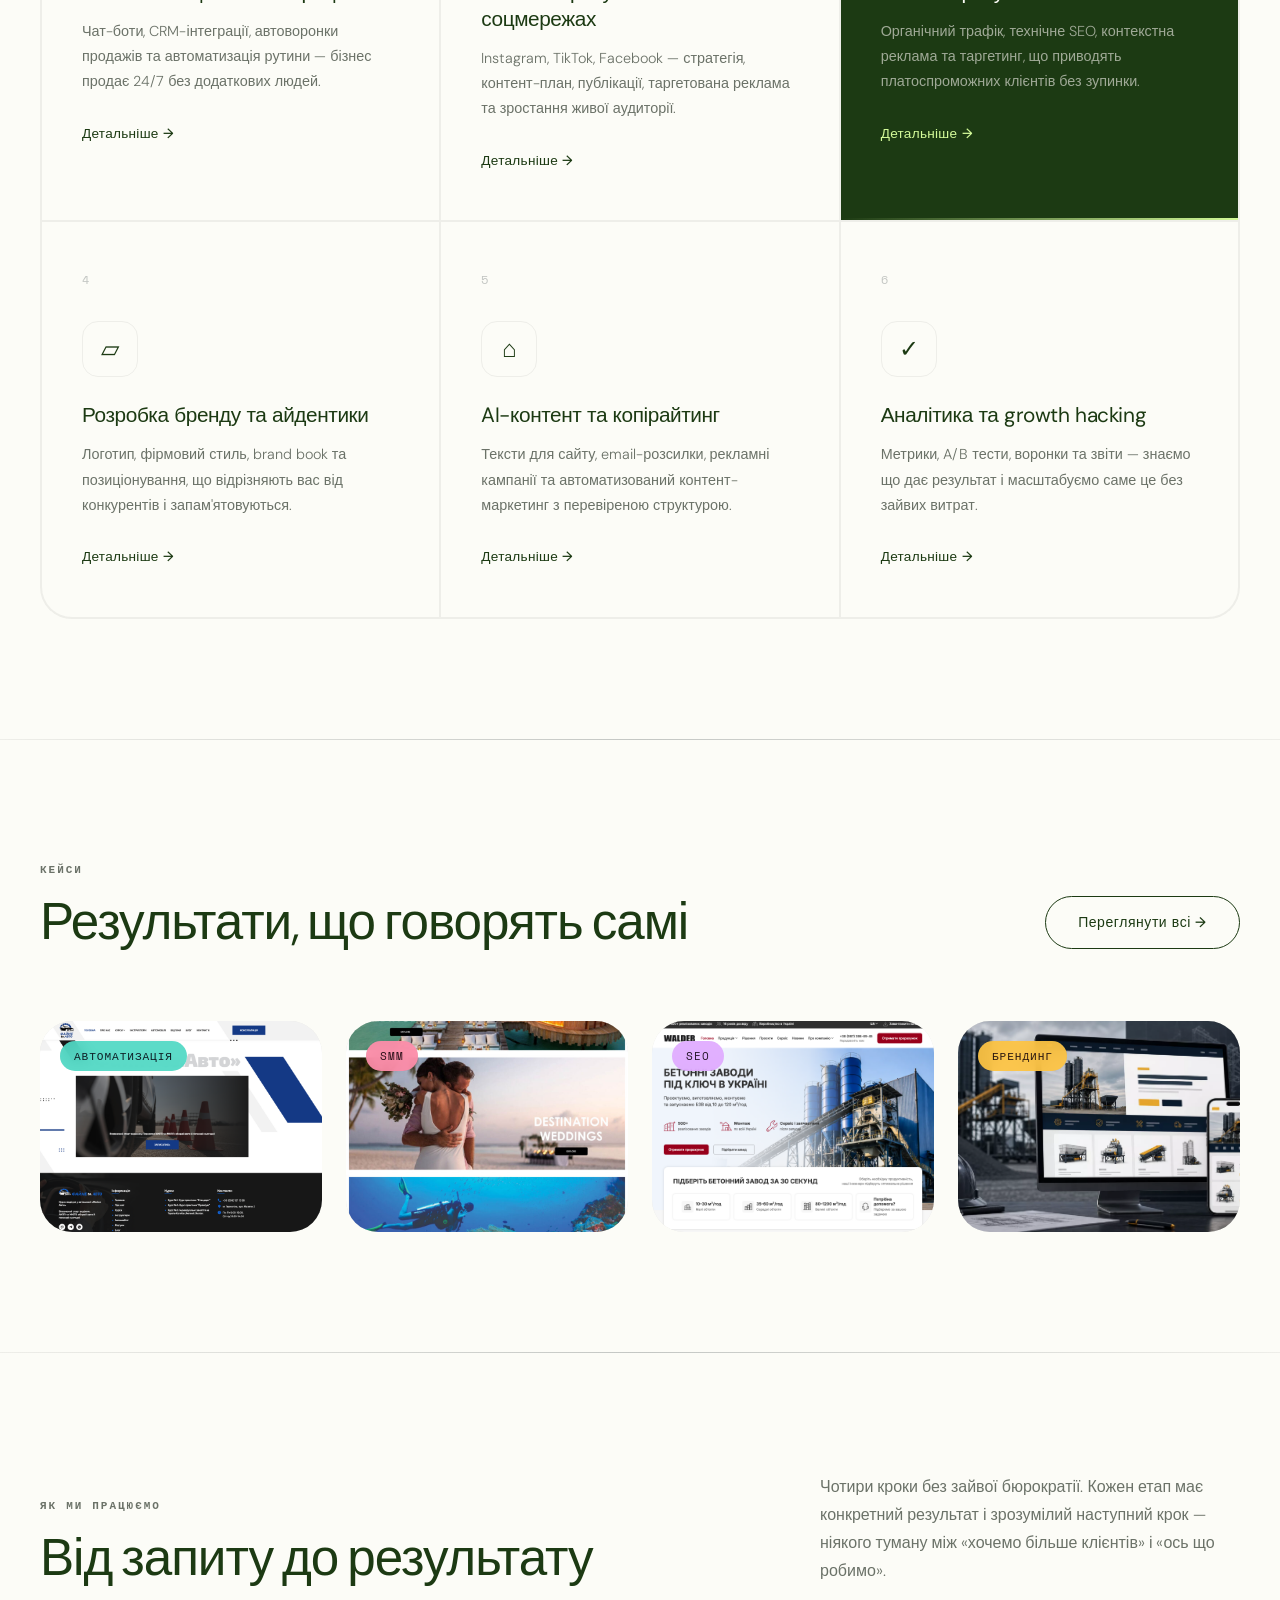
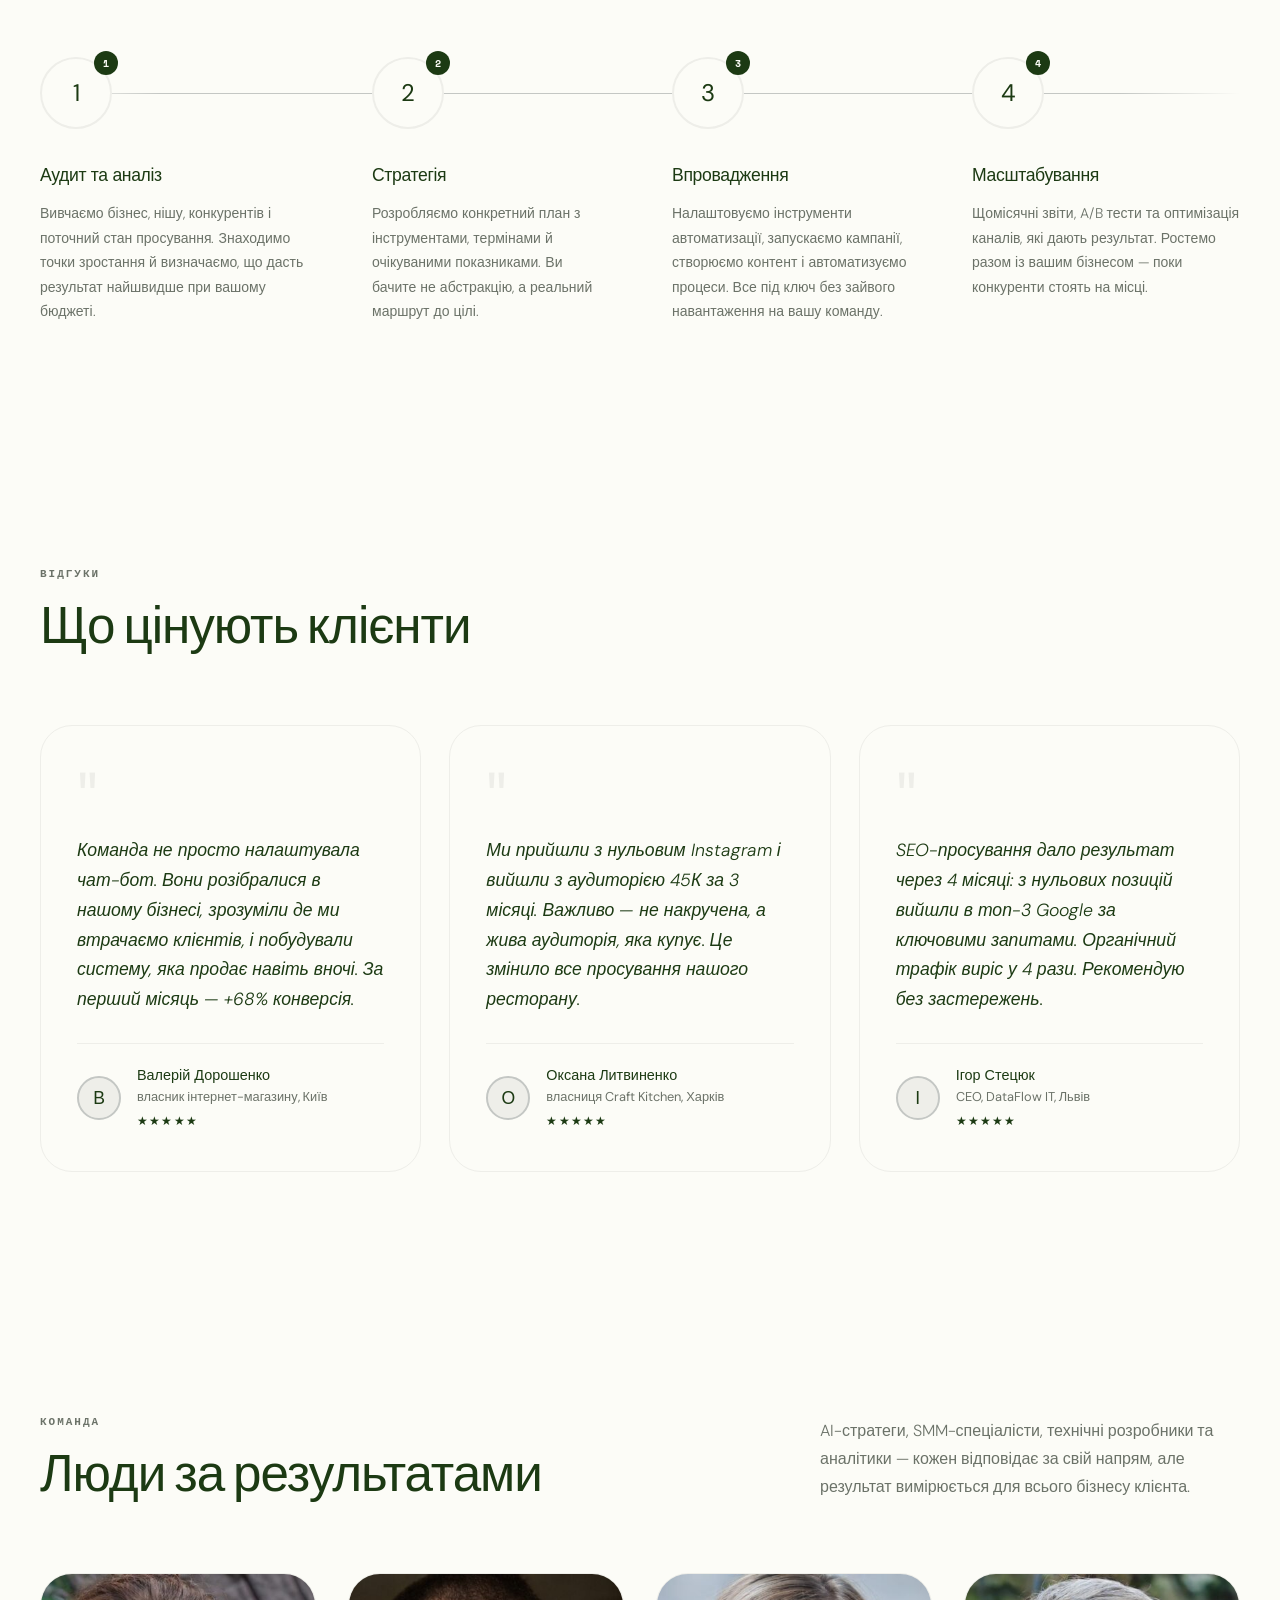
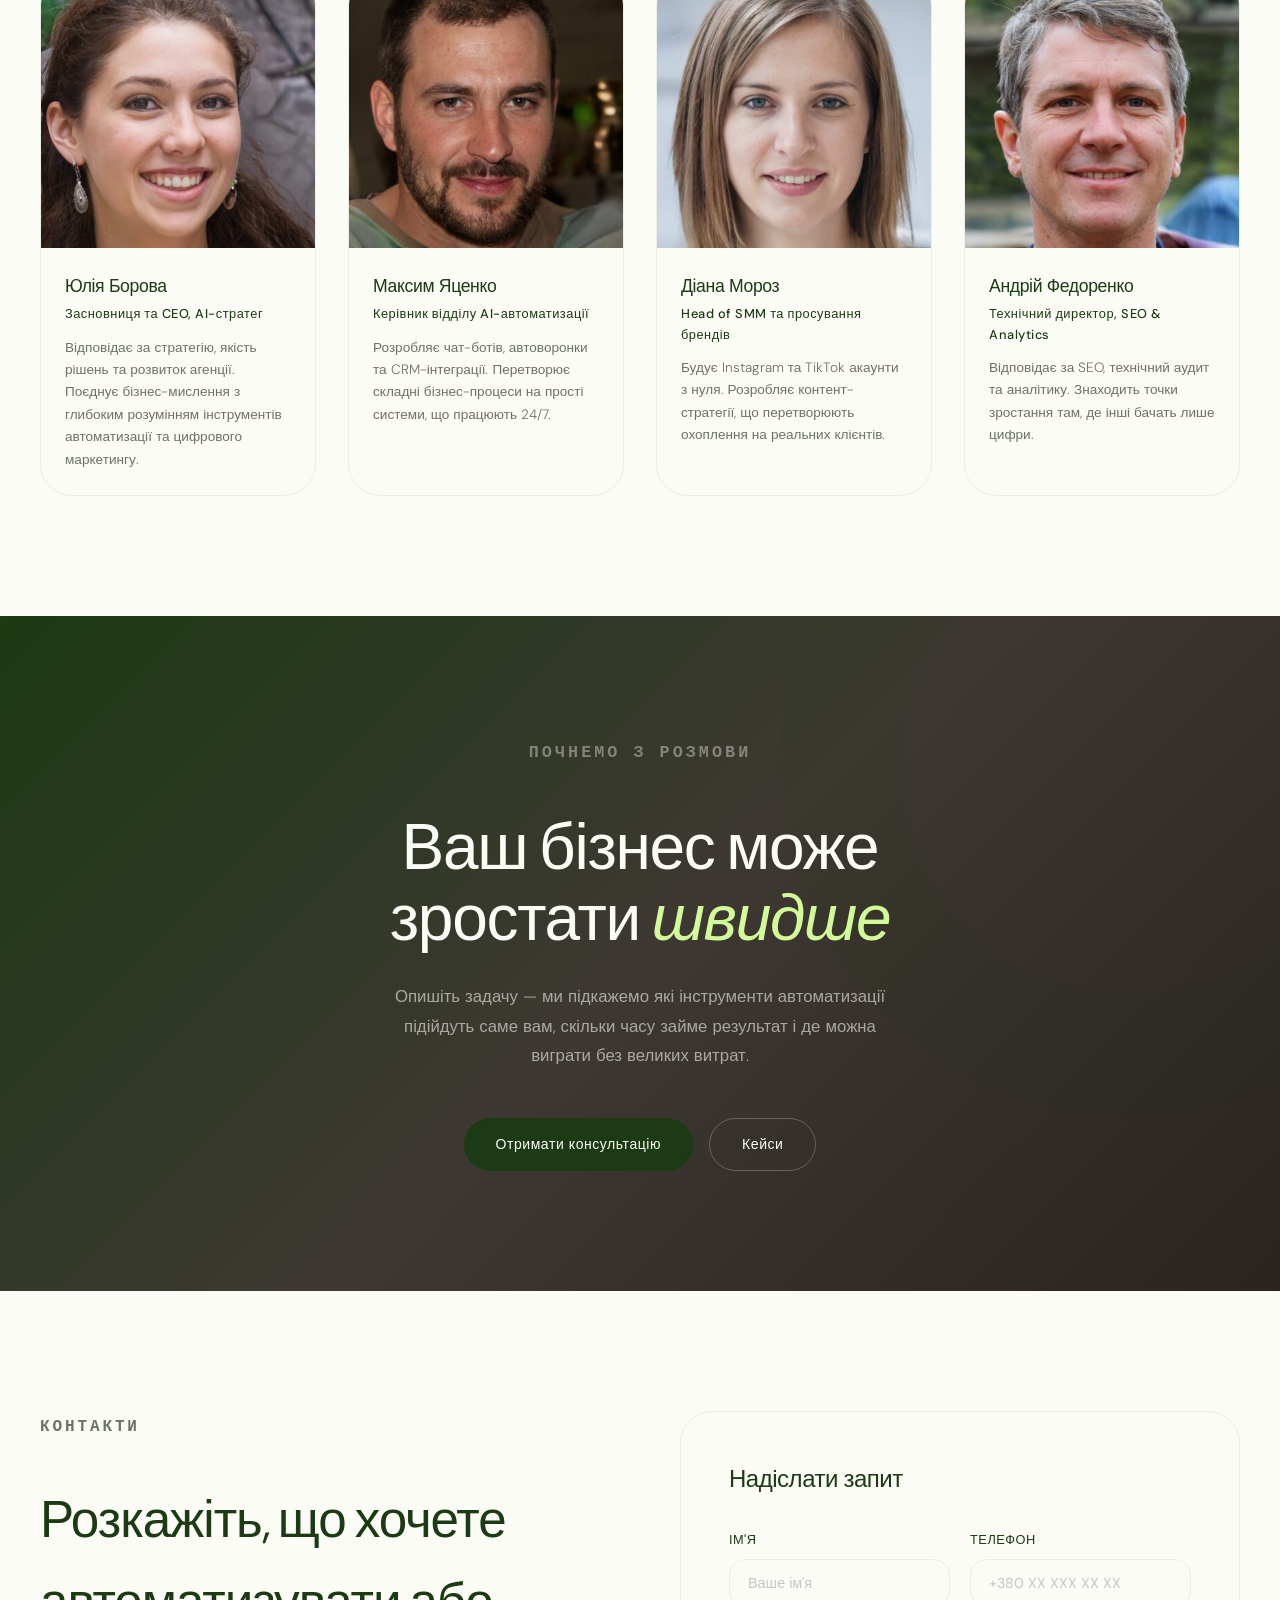
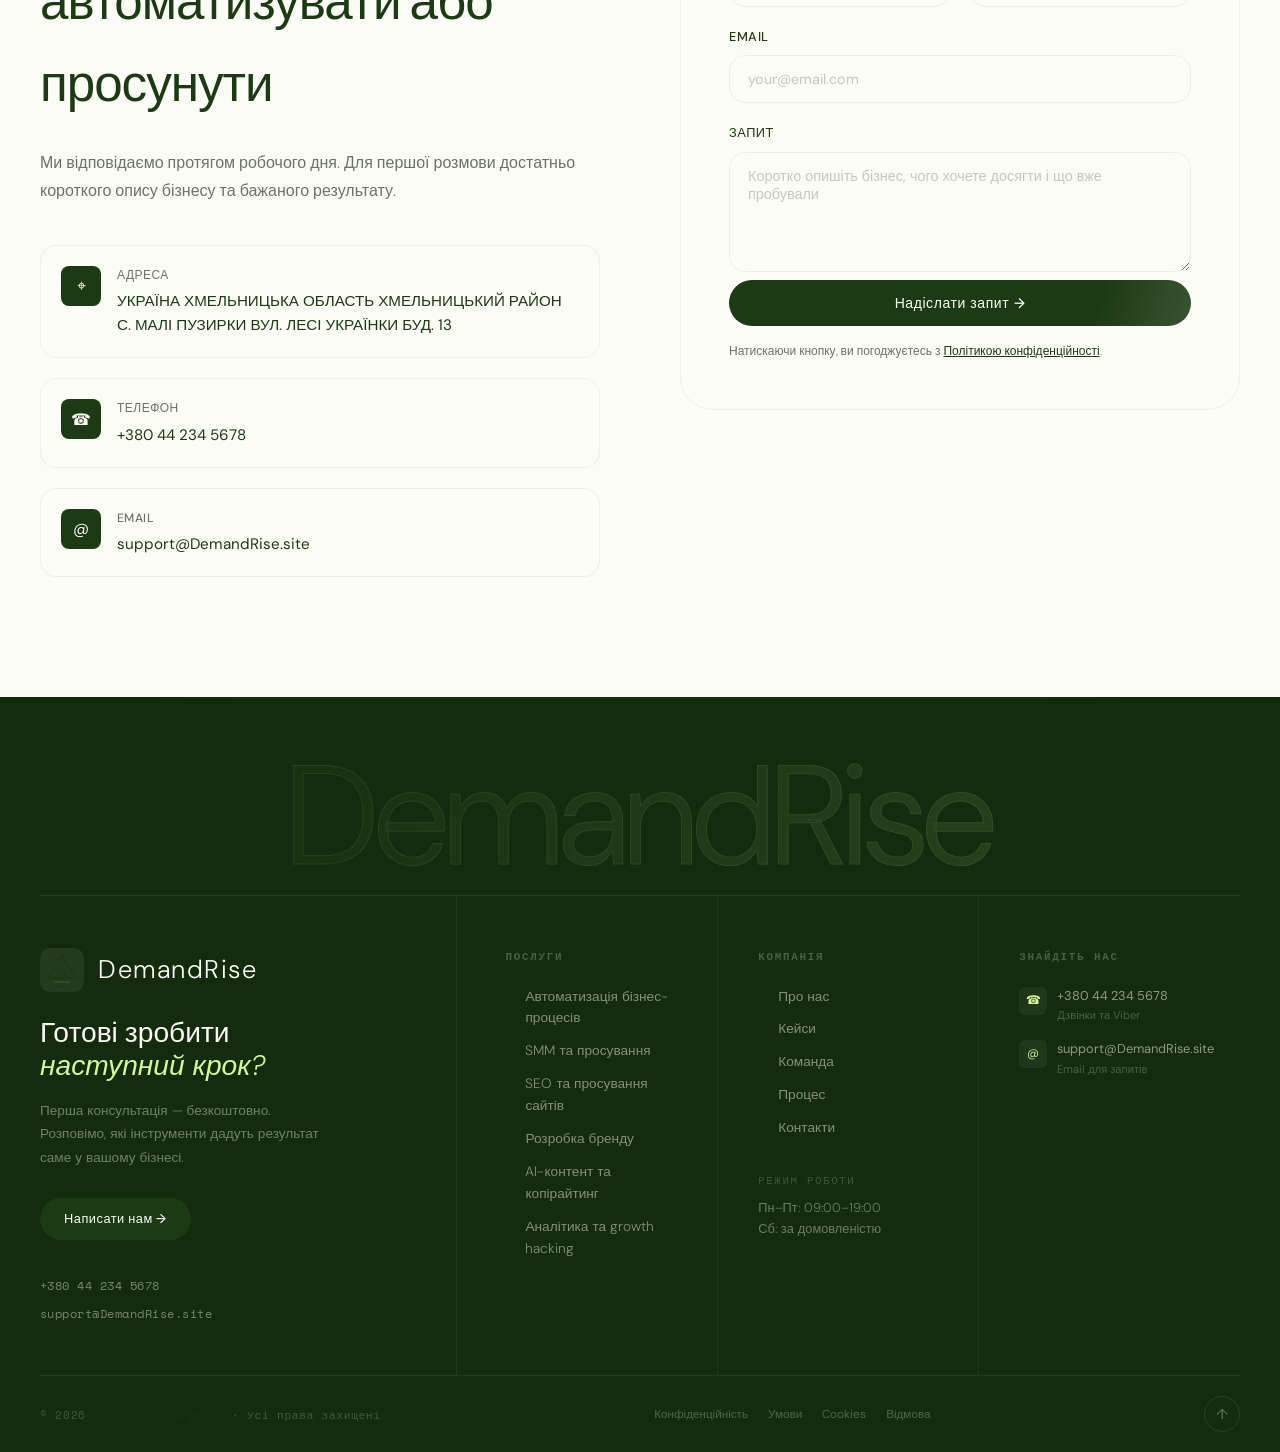
==== commit d26c684c: "V  1.4" ====
--- a/index.html
+++ b/index.html
@@ -21,7 +21,7 @@
     /* dot-grid background pattern */
     .diag-section::after{
       content:'';position:absolute;inset:0;
-      background-image:radial-gradient(circle,rgba(184,134,78,.22) 1.5px,transparent 1.5px);
+      background-image:radial-gradient(circle,rgba(28,58,19,.18) 1.5px,transparent 1.5px);
       background-size:32px 32px;
       pointer-events:none;
       mask-image:radial-gradient(ellipse 85% 85% at 50% 50%,#000 30%,transparent 100%);
@@ -31,13 +31,13 @@
     .diag-section::before{
       content:'';position:absolute;top:-180px;right:-180px;
       width:480px;height:480px;border-radius:50%;
-      border:1.5px solid rgba(184,134,78,.18);
+      border:1.5px solid rgba(28,58,19,.15);
       pointer-events:none;
     }
     .diag-bg-arc2{
       position:absolute;bottom:-120px;left:-120px;
       width:360px;height:360px;border-radius:50%;
-      border:1.5px solid rgba(140,168,130,.15);
+      border:1.5px solid rgba(28,58,19,.12);
       pointer-events:none;
     }
     .diag-heading{text-align:center;margin-bottom:36px;position:relative;z-index:1}
@@ -47,10 +47,10 @@
     @media(max-width:768px){.diag-grid{grid-template-columns:1fr 1fr}}
     @media(max-width:480px){.diag-grid{grid-template-columns:1fr}}
     .diag-card{border:1px solid rgba(46,43,39,.10);border-radius:14px;padding:22px 20px;cursor:pointer;transition:all .3s cubic-bezier(.4,0,.2,1);position:relative;overflow:hidden;background:#fff;box-shadow:0 2px 16px rgba(46,43,39,.06)}
-    .diag-card::before{content:'';position:absolute;inset:0;background:linear-gradient(135deg,rgba(184,134,78,.08),transparent);opacity:0;transition:opacity .3s}
-    .diag-card:hover{border-color:rgba(184,134,78,.4);transform:translateY(-4px);box-shadow:0 8px 32px rgba(184,134,78,.12)}
+    .diag-card::before{content:'';position:absolute;inset:0;background:linear-gradient(135deg,rgba(28,58,19,.08),transparent);opacity:0;transition:opacity .3s}
+    .diag-card:hover{border-color:rgba(28,58,19,.4);transform:translateY(-4px);box-shadow:0 8px 32px rgba(28,58,19,.12)}
     .diag-card:hover::before{opacity:1}
-    .diag-card.active{border-color:#B8864E;background:linear-gradient(135deg,rgba(184,134,78,.06),#fff);transform:translateY(-4px);box-shadow:0 8px 32px rgba(184,134,78,.15)}
+    .diag-card.active{border-color:#1C3A13;background:linear-gradient(135deg,rgba(28,58,19,.06),#fff);transform:translateY(-4px);box-shadow:0 8px 32px rgba(28,58,19,.15)}
     .diag-card.active::before{opacity:1}
     .diag-card.dimmed{opacity:.3}
     .diag-icon{font-size:22px;margin-bottom:10px;display:block}
@@ -58,7 +58,7 @@
     .diag-card p{font-size:.8rem;color:var(--warm-gray);line-height:1.55;margin:0}
     .diag-result{max-width:720px;margin:40px auto 0;text-align:center;opacity:0;transform:translateY(16px);transition:all .45s cubic-bezier(.4,0,.2,1);pointer-events:none;position:relative;z-index:1}
     .diag-result.visible{opacity:1;transform:none;pointer-events:auto}
-    .diag-result-box{border:1px solid rgba(184,134,78,.25);border-radius:16px;padding:36px 40px;background:#fff;box-shadow:0 4px 40px rgba(184,134,78,.12)}
+    .diag-result-box{border:1px solid rgba(28,58,19,.25);border-radius:16px;padding:36px 40px;background:#fff;box-shadow:0 4px 40px rgba(28,58,19,.12)}
     .diag-result-label{font-family:var(--font-mono);font-size:.72rem;letter-spacing:.2em;color:var(--bronze);text-transform:uppercase;margin-bottom:12px}
     .diag-result-text{font-size:1.05rem;color:var(--charcoal);line-height:1.75;margin-bottom:24px}
     .diag-result-actions{display:flex;gap:12px;justify-content:center;flex-wrap:wrap}
@@ -135,42 +135,42 @@
         <div class="diag-card" tabindex="0"
           data-label="Мало клієнтів і заявок"
           data-solution="Ваша проблема — слабка видимість і втрата лідів. Ми запустимо SEO, таргетинг і AI-воронку, яка обробляє заявки 24/7. Середній результат клієнтів — +200% заявок за 60 днів.">
-          <span class="diag-icon"><svg width="28" height="28" viewBox="0 0 28 28" fill="none"><rect width="28" height="28" rx="7" fill="rgba(184,134,78,0.12)"/><polyline points="5,20 10,13 15,16 20,8 23,10" stroke="#B8864E" stroke-width="1.8" stroke-linecap="round" stroke-linejoin="round"/><polyline points="19,8 23,8 23,12" stroke="#B8864E" stroke-width="1.8" stroke-linecap="round" stroke-linejoin="round"/><line x1="5" y1="23" x2="23" y2="23" stroke="rgba(184,134,78,0.35)" stroke-width="1"/></svg></span>
+          <span class="diag-icon"><svg width="28" height="28" viewBox="0 0 28 28" fill="none"><rect width="28" height="28" rx="7" fill="rgba(28,58,19,0.10)"/><polyline points="5,20 10,13 15,16 20,8 23,10" stroke="#1C3A13" stroke-width="1.8" stroke-linecap="round" stroke-linejoin="round"/><polyline points="19,8 23,8 23,12" stroke="#1C3A13" stroke-width="1.8" stroke-linecap="round" stroke-linejoin="round"/><line x1="5" y1="23" x2="23" y2="23" stroke="rgba(28,58,19,0.35)" stroke-width="1"/></svg></span>
           <h3>Мало клієнтів і заявок</h3>
           <p>Реклама є, але конверсія низька або клієнти не доходять</p>
         </div>
         <div class="diag-card" tabindex="0"
           data-label="Команда тоне в рутині"
           data-solution="Щодня йдуть години на однотипні відповіді, рахунки, записи та звіти. Ми автоматизуємо це: чат-бот, CRM-інтеграція, тригерні листи. Клієнти звільняють 15–20 годин на тиждень.">
-          <span class="diag-icon"><svg width="28" height="28" viewBox="0 0 28 28" fill="none"><rect width="28" height="28" rx="7" fill="rgba(184,134,78,0.12)"/><circle cx="14" cy="14" r="5.5" stroke="#B8864E" stroke-width="1.8"/><line x1="14" y1="5" x2="14" y2="8" stroke="#B8864E" stroke-width="1.8" stroke-linecap="round"/><line x1="14" y1="20" x2="14" y2="23" stroke="#B8864E" stroke-width="1.8" stroke-linecap="round"/><line x1="5" y1="14" x2="8" y2="14" stroke="#B8864E" stroke-width="1.8" stroke-linecap="round"/><line x1="20" y1="14" x2="23" y2="14" stroke="#B8864E" stroke-width="1.8" stroke-linecap="round"/><circle cx="14" cy="14" r="2" fill="#D4A76A"/></svg></span>
+          <span class="diag-icon"><svg width="28" height="28" viewBox="0 0 28 28" fill="none"><rect width="28" height="28" rx="7" fill="rgba(28,58,19,0.10)"/><circle cx="14" cy="14" r="5.5" stroke="#1C3A13" stroke-width="1.8"/><line x1="14" y1="5" x2="14" y2="8" stroke="#1C3A13" stroke-width="1.8" stroke-linecap="round"/><line x1="14" y1="20" x2="14" y2="23" stroke="#1C3A13" stroke-width="1.8" stroke-linecap="round"/><line x1="5" y1="14" x2="8" y2="14" stroke="#1C3A13" stroke-width="1.8" stroke-linecap="round"/><line x1="20" y1="14" x2="23" y2="14" stroke="#1C3A13" stroke-width="1.8" stroke-linecap="round"/><circle cx="14" cy="14" r="2" fill="#1C3A13"/></svg></span>
           <h3>Команда тоне в рутині</h3>
           <p>Ручні процеси крадуть час на реально важливі завдання</p>
         </div>
         <div class="diag-card" tabindex="0"
           data-label="Слабкий бренд і впізнаваність"
           data-solution="Ваш бізнес не відрізняється від конкурентів — і це відчувають клієнти. Ми розробимо позиціонування, айдентику та контент-стратегію, яка зробить вас першим вибором у ніші.">
-          <span class="diag-icon"><svg width="28" height="28" viewBox="0 0 28 28" fill="none"><rect width="28" height="28" rx="7" fill="rgba(184,134,78,0.12)"/><polygon points="14,5 17,11 23,11.5 18.5,16 20,22 14,19 8,22 9.5,16 5,11.5 11,11" stroke="#B8864E" stroke-width="1.8" stroke-linejoin="round" fill="rgba(184,134,78,0.15)"/></svg></span>
+          <span class="diag-icon"><svg width="28" height="28" viewBox="0 0 28 28" fill="none"><rect width="28" height="28" rx="7" fill="rgba(28,58,19,0.10)"/><polygon points="14,5 17,11 23,11.5 18.5,16 20,22 14,19 8,22 9.5,16 5,11.5 11,11" stroke="#1C3A13" stroke-width="1.8" stroke-linejoin="round" fill="rgba(28,58,19,0.12)"/></svg></span>
           <h3>Слабкий бренд і впізнаваність</h3>
           <p>Важко пояснити чому варто обрати саме вас</p>
         </div>
         <div class="diag-card" tabindex="0"
           data-label="Instagram не продає"
           data-solution="Підписники є, але продажів немає — класична проблема без стратегії. Ми перепакуємо контент, налаштуємо таргет і побудуємо воронку прямо в Instagram. Кейс: 45K живих підписників за 90 днів.">
-          <span class="diag-icon"><svg width="28" height="28" viewBox="0 0 28 28" fill="none"><rect width="28" height="28" rx="7" fill="rgba(184,134,78,0.12)"/><rect x="6" y="6" width="16" height="16" rx="5" stroke="#B8864E" stroke-width="1.8"/><circle cx="14" cy="14" r="3.5" stroke="#B8864E" stroke-width="1.6"/><circle cx="19.5" cy="8.5" r="1.2" fill="#D4A76A"/></svg></span>
+          <span class="diag-icon"><svg width="28" height="28" viewBox="0 0 28 28" fill="none"><rect width="28" height="28" rx="7" fill="rgba(28,58,19,0.10)"/><rect x="6" y="6" width="16" height="16" rx="5" stroke="#1C3A13" stroke-width="1.8"/><circle cx="14" cy="14" r="3.5" stroke="#1C3A13" stroke-width="1.6"/><circle cx="19.5" cy="8.5" r="1.2" fill="#1C3A13"/></svg></span>
           <h3>Instagram не продає</h3>
           <p>Є акаунт, є пости — але підписники не стають клієнтами</p>
         </div>
         <div class="diag-card" tabindex="0"
           data-label="Сайт не приносить трафік"
           data-solution="Якщо вас немає в Google — вас немає для більшості клієнтів. Ми проведемо SEO-аудит, виправимо критичні помилки і побудуємо органічний трафік, який зростає без зупинок. Результат — ×4 трафіку за 6 місяців.">
-          <span class="diag-icon"><svg width="28" height="28" viewBox="0 0 28 28" fill="none"><rect width="28" height="28" rx="7" fill="rgba(184,134,78,0.12)"/><circle cx="12.5" cy="12.5" r="5.5" stroke="#B8864E" stroke-width="1.8"/><line x1="16.5" y1="16.5" x2="22" y2="22" stroke="#B8864E" stroke-width="2" stroke-linecap="round"/><line x1="10" y1="12.5" x2="15" y2="12.5" stroke="#D4A76A" stroke-width="1.4" stroke-linecap="round"/><line x1="12.5" y1="10" x2="12.5" y2="15" stroke="#D4A76A" stroke-width="1.4" stroke-linecap="round"/></svg></span>
+          <span class="diag-icon"><svg width="28" height="28" viewBox="0 0 28 28" fill="none"><rect width="28" height="28" rx="7" fill="rgba(28,58,19,0.10)"/><circle cx="12.5" cy="12.5" r="5.5" stroke="#1C3A13" stroke-width="1.8"/><line x1="16.5" y1="16.5" x2="22" y2="22" stroke="#1C3A13" stroke-width="2" stroke-linecap="round"/><line x1="10" y1="12.5" x2="15" y2="12.5" stroke="#1C3A13" stroke-width="1.4" stroke-linecap="round"/><line x1="12.5" y1="10" x2="12.5" y2="15" stroke="#1C3A13" stroke-width="1.4" stroke-linecap="round"/></svg></span>
           <h3>Сайт не приносить трафік</h3>
           <p>Google вас не знаходить або позиції занадто низькі</p>
         </div>
         <div class="diag-card" tabindex="0"
           data-label="Не розумію де втрачаю гроші"
           data-solution="Без аналітики ви оптимізуєте наосліп. Ми налаштуємо відстеження всієї воронки, знайдемо де тікають гроші і побудуємо звітність, яка реально допомагає приймати рішення щодня.">
-          <span class="diag-icon"><svg width="28" height="28" viewBox="0 0 28 28" fill="none"><rect width="28" height="28" rx="7" fill="rgba(184,134,78,0.12)"/><rect x="5" y="17" width="5" height="6" rx="1.5" fill="rgba(184,134,78,0.4)" stroke="#B8864E" stroke-width="1.2"/><rect x="12" y="12" width="5" height="11" rx="1.5" fill="rgba(184,134,78,0.55)" stroke="#B8864E" stroke-width="1.2"/><rect x="19" y="7" width="5" height="16" rx="1.5" fill="#D4A76A" stroke="#B8864E" stroke-width="1.2" opacity="0.9"/><line x1="4" y1="24" x2="24" y2="24" stroke="rgba(184,134,78,0.4)" stroke-width="1"/></svg></span>
+          <span class="diag-icon"><svg width="28" height="28" viewBox="0 0 28 28" fill="none"><rect width="28" height="28" rx="7" fill="rgba(28,58,19,0.10)"/><rect x="5" y="17" width="5" height="6" rx="1.5" fill="rgba(28,58,19,0.35)" stroke="#1C3A13" stroke-width="1.2"/><rect x="12" y="12" width="5" height="11" rx="1.5" fill="rgba(28,58,19,0.5)" stroke="#1C3A13" stroke-width="1.2"/><rect x="19" y="7" width="5" height="16" rx="1.5" fill="#1C3A13" stroke="#1C3A13" stroke-width="1.2" opacity="0.9"/><line x1="4" y1="24" x2="24" y2="24" stroke="rgba(28,58,19,0.4)" stroke-width="1"/></svg></span>
           <h3>Не розумію де втрачаю гроші</h3>
           <p>Гроші в маркетинг йдуть, але незрозуміло що працює</p>
         </div>
@@ -223,7 +223,7 @@
       <div>
         <div class="hero-label reveal"><div class="hero-label-dot"></div><span>Беремо нових клієнтів на 2026 рік</span></div>
         <h1 class="hero-title reveal reveal-delay-1">AI-автоматизація,<br/>яка <em>працює для бізнесу</em></h1>
-        <p class="hero-desc reveal reveal-delay-2">DemandRise автоматизує бізнес-процеси, просуває сайти, бренди та соцмережі за допомогою сучасних AI-інструментів. Від аудиту до реального результату — без порожніх обіцянок.</p>
+        <p class="hero-desc reveal reveal-delay-2">DemandRise автоматизує бізнес-процеси, просуває сайти, бренди та соцмережі за допомогою сучасних інструментів автоматизації. Від аудиту до реального результату — без порожніх обіцянок.</p>
         <div class="hero-actions reveal reveal-delay-3">
           <a class="btn btn-primary" href="/contact">Обговорити проєкт</a>
           <a class="btn btn-ghost" href="/projects">Дивитися кейси</a>
@@ -231,13 +231,13 @@
         <div class="hero-stats reveal reveal-delay-4">
           <div><div class="hero-stat-num">×4.2</div><div class="hero-stat-label">середній ROI</div></div>
           <div><div class="hero-stat-num" data-count="200" data-suffix="+">200+</div><div class="hero-stat-label">клієнтів</div></div>
-          <div><div class="hero-stat-num" data-count="30" data-suffix="+">30+</div><div class="hero-stat-label">AI-інструментів</div></div>
+          <div><div class="hero-stat-num" data-count="30" data-suffix="+">30+</div><div class="hero-stat-label">інструментів автоматизації</div></div>
           <div><div class="hero-stat-num" data-count="15" data-suffix="">15</div><div class="hero-stat-label">галузей</div></div>
         </div>
       </div>
       <div class="hero-right">
         <div class="hero-image-frame">
-          <div class="hero-arch-visual"><img class="content-image" src="assets/img/hero-ai.svg" alt="AI-автоматизація бізнесу"/></div>
+          <div class="hero-arch-visual"><img class="content-image" src="assets/img/hero-ai.svg" alt="Автоматизація бізнес-процесів"/></div>
         </div>
         <div class="hero-card-float"><p class="eyebrow">У роботі</p><div class="value">E-commerce «FashionFlow»</div><div class="sub">AI-воронка · +68% конверсія</div></div>
         <div class="hero-tag-float">Кейси 200+ клієнтів</div>
@@ -254,7 +254,7 @@
       <h2 class="display-lg reveal reveal-delay-1" style="color:var(--ivory);margin-top:16px">Досвід, що видно<br/><em style="color:var(--bronze-lt)">у цифрах клієнтів</em></h2>
       <div class="awards-grid">
         <div class="award-item reveal"><div class="award-num" data-count="200" data-suffix="+">200+</div><div class="award-label">клієнтів в портфоліо</div></div>
-        <div class="award-item reveal reveal-delay-1"><div class="award-num" data-count="30" data-suffix="+">30+</div><div class="award-label">AI-інструментів в арсеналі</div></div>
+        <div class="award-item reveal reveal-delay-1"><div class="award-num" data-count="30" data-suffix="+">30+</div><div class="award-label">інструментів автоматизації в арсеналі</div></div>
         <div class="award-item reveal reveal-delay-2"><div class="award-num" data-count="15">15</div><div class="award-label">галузей досвіду</div></div>
         <div class="award-item reveal reveal-delay-3"><div class="award-num">4.2×</div><div class="award-label">середній ROI по клієнтах</div></div>
       </div>
@@ -270,10 +270,10 @@
     <div class="container">
       <div class="section-header">
         <div><p class="section-label reveal">Наші послуги</p><h2 class="reveal reveal-delay-1">Автоматизуємо та просуваємо комплексно</h2></div>
-        <p class="reveal reveal-delay-2">Не продаємо окремі послуги без зв'язку з результатом. Стратегія, AI-інструменти, контент і аналітика працюють разом і дають вимірюваний ефект.</p>
+        <p class="reveal reveal-delay-2">Не продаємо окремі послуги без зв'язку з результатом. Стратегія, інструменти автоматизації, контент і аналітика працюють разом і дають вимірюваний ефект.</p>
       </div>
       <div class="services-grid">
-        <div class="service-card reveal"><div class="service-num">1</div><div class="service-icon">▣</div><h3>AI автоматизація бізнесу</h3><p>Чат-боти, CRM-інтеграції, автоворонки продажів та автоматизація рутини — бізнес продає 24/7 без додаткових людей.</p><a href="/services" class="service-link">Детальніше →</a></div>
+        <div class="service-card reveal"><div class="service-num">1</div><div class="service-icon">▣</div><h3>Автоматизація бізнес-процесів</h3><p>Чат-боти, CRM-інтеграції, автоворонки продажів та автоматизація рутини — бізнес продає 24/7 без додаткових людей.</p><a href="/services" class="service-link">Детальніше →</a></div>
         <div class="service-card reveal reveal-delay-1"><div class="service-num">2</div><div class="service-icon">◫</div><h3>SMM та просування в соцмережах</h3><p>Instagram, TikTok, Facebook — стратегія, контент-план, публікації, таргетована реклама та зростання живої аудиторії.</p><a href="/services" class="service-link">Детальніше →</a></div>
         <div class="service-card featured reveal reveal-delay-2"><div class="service-num" style="color:rgba(247,244,239,.3)">3</div><div class="service-icon">◌</div><h3>SEO та просування сайтів</h3><p>Органічний трафік, технічне SEO, контекстна реклама та таргетинг, що приводять платоспроможних клієнтів без зупинки.</p><a href="/services" class="service-link">Детальніше →</a></div>
         <div class="service-card reveal"><div class="service-num">4</div><div class="service-icon">▱</div><h3>Розробка бренду та айдентики</h3><p>Логотип, фірмовий стиль, brand book та позиціонування, що відрізняють вас від конкурентів і запам'ятовуються.</p><a href="/services" class="service-link">Детальніше →</a></div>
@@ -295,10 +295,10 @@
         <a href="/projects" class="btn btn-outline reveal reveal-delay-2">Переглянути всі →</a>
       </div>
       <div class="projects-grid home-projects-grid">
-        <article class="project-card" data-cat="automation"><div class="project-visual"><div class="project-visual-inner"><img class="project-image" src="assets/img/project-automation.svg" alt="AI автоматизація FashionFlow"/></div></div><div class="project-overlay"></div><div class="project-tag">Автоматизація</div><div class="project-info"><h3>FashionFlow E-commerce</h3><p>AI-воронка та чат-бот · +340% продажів</p></div></article>
-        <article class="project-card" data-cat="smm"><div class="project-visual"><div class="project-visual-inner"><img class="project-image" src="assets/img/project-smm.svg" alt="Instagram Craft Kitchen"/></div></div><div class="project-overlay"></div><div class="project-tag">SMM</div><div class="project-info"><h3>Ресторан «Craft Kitchen»</h3><p>Instagram · 0→45K підписників за 90 днів</p></div></article>
-        <article class="project-card" data-cat="seo"><div class="project-visual"><div class="project-visual-inner"><img class="project-image" src="assets/img/project-seo.svg" alt="SEO DataFlow IT"/></div></div><div class="project-overlay"></div><div class="project-tag">SEO</div><div class="project-info"><h3>IT-компанія «DataFlow»</h3><p>SEO · ×4 органічного трафіку за 6 місяців</p></div></article>
-        <article class="project-card" data-cat="brand"><div class="project-visual"><div class="project-visual-inner"><img class="project-image" src="assets/img/project-brand.svg" alt="Брендинг NovaTech"/></div></div><div class="project-overlay"></div><div class="project-tag">Брендинг</div><div class="project-info"><h3>Стартап «NovaTech»</h3><p>Бренд з нуля · від ідеї до впізнаваності</p></div></article>
+        <article class="project-card" data-cat="automation"><div class="project-visual"><div class="project-visual-inner"><img class="project-image" src="assets/img/cases/znimok-ekrana-2026-03-22-o-10.57.00-1920x1308.png" alt="Автоматизація FashionFlow"/></div></div><div class="project-overlay"></div><div class="project-tag">Автоматизація</div><div class="project-info"><h3>FashionFlow E-commerce</h3><p>Автоворонка та чат-бот · +340% продажів</p></div></article>
+        <article class="project-card" data-cat="smm"><div class="project-visual"><div class="project-visual-inner"><img class="project-image" src="assets/img/cases/getaways-scaled.jpg" alt="Instagram Craft Kitchen"/></div></div><div class="project-overlay"></div><div class="project-tag">SMM</div><div class="project-info"><h3>Ресторан «Craft Kitchen»</h3><p>Instagram · 0→45K підписників за 90 днів</p></div></article>
+        <article class="project-card" data-cat="seo"><div class="project-visual"><div class="project-visual-inner"><img class="project-image" src="assets/img/cases/walder-home-desktop.png" alt="SEO DataFlow IT"/></div></div><div class="project-overlay"></div><div class="project-tag">SEO</div><div class="project-info"><h3>IT-компанія «DataFlow»</h3><p>SEO · ×4 органічного трафіку за 6 місяців</p></div></article>
+        <article class="project-card" data-cat="brand"><div class="project-visual"><div class="project-visual-inner"><img class="project-image" src="assets/img/cases/xwalder-thematic-cover-no-text.png.pagespeed.ic.YAHi4Zmac1.webp" alt="Брендинг NovaTech"/></div></div><div class="project-overlay"></div><div class="project-tag">Брендинг</div><div class="project-info"><h3>Стартап «NovaTech»</h3><p>Бренд з нуля · від ідеї до впізнаваності</p></div></article>
       </div>
     </div>
   </section>
@@ -317,7 +317,7 @@
       <div class="process-timeline">
         <div class="process-step reveal"><div class="step-dot">1<div class="step-num">1</div></div><h3>Аудит та аналіз</h3><p>Вивчаємо бізнес, нішу, конкурентів і поточний стан просування. Знаходимо точки зростання й визначаємо, що дасть результат найшвидше при вашому бюджеті.</p></div>
         <div class="process-step reveal reveal-delay-1"><div class="step-dot">2<div class="step-num">2</div></div><h3>Стратегія</h3><p>Розробляємо конкретний план з інструментами, термінами й очікуваними показниками. Ви бачите не абстракцію, а реальний маршрут до цілі.</p></div>
-        <div class="process-step reveal reveal-delay-2"><div class="step-dot">3<div class="step-num">3</div></div><h3>Впровадження</h3><p>Налаштовуємо AI-інструменти, запускаємо кампанії, створюємо контент і автоматизуємо процеси. Все під ключ без зайвого навантаження на вашу команду.</p></div>
+        <div class="process-step reveal reveal-delay-2"><div class="step-dot">3<div class="step-num">3</div></div><h3>Впровадження</h3><p>Налаштовуємо інструменти автоматизації, запускаємо кампанії, створюємо контент і автоматизуємо процеси. Все під ключ без зайвого навантаження на вашу команду.</p></div>
         <div class="process-step reveal reveal-delay-3"><div class="step-dot">4<div class="step-num">4</div></div><h3>Масштабування</h3><p>Щомісячні звіти, A/B тести та оптимізація каналів, які дають результат. Ростемо разом із вашим бізнесом — поки конкуренти стоять на місці.</p></div>
       </div>
     </div>
@@ -347,7 +347,7 @@
         <p class="reveal reveal-delay-2">AI-стратеги, SMM-спеціалісти, технічні розробники та аналітики — кожен відповідає за свій напрям, але результат вимірюється для всього бізнесу клієнта.</p>
       </div>
       <div class="team-grid">
-        <div class="team-card reveal"><div class="team-photo"><div class="team-photo-inner"><img class="team-image" src="assets/img/team/image-20-1-400x400.jpg" alt="Юлія Борова, CEO"/></div></div><div class="team-info"><h3>Юлія Борова</h3><div class="team-role">Засновниця та CEO, AI-стратег</div><p>Відповідає за стратегію, якість рішень та розвиток агенції. Поєднує бізнес-мислення з глибоким розумінням AI-інструментів та цифрового маркетингу.</p></div></div>
+        <div class="team-card reveal"><div class="team-photo"><div class="team-photo-inner"><img class="team-image" src="assets/img/team/image-20-1-400x400.jpg" alt="Юлія Борова, CEO"/></div></div><div class="team-info"><h3>Юлія Борова</h3><div class="team-role">Засновниця та CEO, AI-стратег</div><p>Відповідає за стратегію, якість рішень та розвиток агенції. Поєднує бізнес-мислення з глибоким розумінням інструментів автоматизації та цифрового маркетингу.</p></div></div>
         <div class="team-card reveal reveal-delay-1"><div class="team-photo"><div class="team-photo-inner"><img class="team-image" src="assets/img/team/image-17-1-400x400.jpg" alt="Максим Яценко"/></div></div><div class="team-info"><h3>Максим Яценко</h3><div class="team-role">Керівник відділу AI-автоматизації</div><p>Розробляє чат-ботів, автоворонки та CRM-інтеграції. Перетворює складні бізнес-процеси на прості системи, що працюють 24/7.</p></div></div>
         <div class="team-card reveal reveal-delay-2"><div class="team-photo"><div class="team-photo-inner"><img class="team-image" src="assets/img/team/image-19-1-400x400.jpg" alt="Діана Мороз"/></div></div><div class="team-info"><h3>Діана Мороз</h3><div class="team-role">Head of SMM та просування брендів</div><p>Будує Instagram та TikTok акаунти з нуля. Розробляє контент-стратегії, що перетворюють охоплення на реальних клієнтів.</p></div></div>
         <div class="team-card reveal reveal-delay-3"><div class="team-photo"><div class="team-photo-inner"><img class="team-image" src="assets/img/team/image-15-400x400.jpg" alt="Андрій Федоренко"/></div></div><div class="team-info"><h3>Андрій Федоренко</h3><div class="team-role">Технічний директор, SEO & Analytics</div><p>Відповідає за SEO, технічний аудит та аналітику. Знаходить точки зростання там, де інші бачать лише цифри.</p></div></div>
@@ -363,7 +363,7 @@
     <div class="container cta-content">
       <p class="section-label reveal">Почнемо з розмови</p>
       <h2 class="reveal reveal-delay-1">Ваш бізнес може<br/>зростати <em style="color:var(--bronze-lt);font-style:italic">швидше</em></h2>
-      <p class="reveal reveal-delay-2">Опишіть задачу — ми підкажемо які AI-інструменти підійдуть саме вам, скільки часу займе результат і де можна виграти без великих витрат.</p>
+      <p class="reveal reveal-delay-2">Опишіть задачу — ми підкажемо які інструменти автоматизації підійдуть саме вам, скільки часу займе результат і де можна виграти без великих витрат.</p>
       <div class="cta-actions reveal reveal-delay-3">
         <a class="btn btn-bronze" href="/contact">Отримати консультацію</a>
         <a class="btn btn-ghost" href="/projects" style="color:var(--ivory);border-color:rgba(247,244,239,.25)">Кейси</a>
@@ -412,11 +412,11 @@
         <div class="footer-logo-mark">
           <svg class="footer-logo-svg" width="44" height="44" viewBox="0 0 44 44" fill="none" xmlns="http://www.w3.org/2000/svg" aria-label="DemandRise логотип">
             <rect width="44" height="44" rx="10" fill="rgba(247,244,239,0.07)"/>
-            <path d="M22 8 L36 30 H8 Z" fill="none" stroke="#B8864E" stroke-width="1.4" stroke-linejoin="round"/>
-            <path d="M22 16 L30 30 H14 Z" fill="rgba(184,134,78,0.18)" stroke="none"/>
-            <circle cx="22" cy="8" r="2" fill="#D4A76A"/>
+            <path d="M22 8 L36 30 H8 Z" fill="none" stroke="#1C3A13" stroke-width="1.4" stroke-linejoin="round"/>
+            <path d="M22 16 L30 30 H14 Z" fill="rgba(28,58,19,0.18)" stroke="none"/>
+            <circle cx="22" cy="8" r="2" fill="#1C3A13"/>
             <line x1="14" y1="34" x2="30" y2="34" stroke="rgba(247,244,239,0.15)" stroke-width="1"/>
-            <path d="M18 38 H26" stroke="#B8864E" stroke-width="1.5" stroke-linecap="round"/>
+            <path d="M18 38 H26" stroke="#1C3A13" stroke-width="1.5" stroke-linecap="round"/>
           </svg>
           <span class="footer-logo-name">DemandRise</span>
         </div>
@@ -433,7 +433,7 @@
       <div class="footer-nav-col" style="padding-left:48px">
         <h4>Послуги</h4>
         <ul>
-          <li><a href="/services">AI автоматизація бізнесу</a></li>
+          <li><a href="/services">Автоматизація бізнес-процесів</a></li>
           <li><a href="/services">SMM та просування</a></li>
           <li><a href="/services">SEO та просування сайтів</a></li>
           <li><a href="/services">Розробка бренду</a></li>
--- a/assets/css/style.css
+++ b/assets/css/style.css
@@ -1,41 +1,47 @@
-/* ===================================
-   DEMANDRISE — AI-АГЕНЦІЯ
-   Palette: Warm Ivory / Stone / Sage / Bronze
+﻿/* ===================================
+   DEMANDRISE — Apothecary / Seed system
+   Palette: Warm Parchment / Pale Stone / Forest Canopy / Lime Sprout
    =================================== */
 
-@import url('https://fonts.googleapis.com/css2?family=Cormorant+Garamond:ital,wght@0,300;0,400;0,500;0,600;1,300;1,400&family=DM+Sans:wght@300;400;500;600&family=Space+Mono:wght@400;700&display=swap');
+@import url('https://fonts.googleapis.com/css2?family=DM+Sans:ital,wght@0,300;0,350;0,400;0,500;0,600;1,300;1,400&family=Space+Mono:wght@400;700&display=swap');
 
 :root {
-  --ivory:     #F7F4EF;
-  --cream:     #EFE9DF;
-  --stone:     #C9BFB2;
-  --warm-gray: #9A9189;
-  --charcoal:  #2E2B27;
-  --dark:      #1A1714;
-  --sage:      #8CA882;
-  --sage-light:#B8CEAB;
-  --bronze:    #B8864E;
-  --bronze-lt: #D4A76A;
-  --rust:      #C46A3A;
-  --white:     #FDFCFA;
-
-  --font-display: 'Cormorant Garamond', serif;
+  --ivory:     #FCFCF7;
+  --cream:     #EEEEE9;
+  --stone:     #C4C7C4;
+  --warm-gray: #6B7268;
+  --charcoal:  #1C3A13;
+  --dark:      #142B0E;
+  --sage:      #4A6B3E;
+  --sage-light:#C4C7C4;
+  --bronze:    #1C3A13;
+  --bronze-lt: #D3FA99;
+  --rust:      #0F2009;
+  --white:     #FCFCF7;
+
+  --font-display: 'DM Sans', ui-sans-serif, sans-serif;
   --font-body:    'DM Sans', sans-serif;
   --font-mono:    'Space Mono', monospace;
 
-  --radius-sm: 4px;
-  --radius:    12px;
-  --radius-lg: 24px;
-  --radius-xl: 40px;
-
-  --shadow-sm:  0 2px 12px rgba(46,43,39,.06);
-  --shadow:     0 8px 32px rgba(46,43,39,.10);
-  --shadow-lg:  0 20px 60px rgba(46,43,39,.14);
-  --shadow-xl:  0 40px 100px rgba(46,43,39,.20);
+  --radius-sm: 8px;
+  --radius:    16px;
+  --radius-lg: 32px;
+  --radius-xl: 9999px;
+
+  --shadow-sm:  none;
+  --shadow:     none;
+  --shadow-lg:  none;
+  --shadow-xl:  none;
 
   --transition: .35s cubic-bezier(.4,0,.2,1);
   --transition-slow: .6s cubic-bezier(.4,0,.2,1);
 }
+
+/* Flatten hardcoded shadows to match the unshadowed apothecary aesthetic */
+.btn-primary,.btn-primary:hover,.btn-bronze,.btn-bronze:hover,
+.pricing-badge,.project-tag,.diag-card,.diag-card:hover,.diag-card.active,
+.pricing-card,.pricing-card:hover,.pricing-card.featured{box-shadow:none!important}
+h1,h2,h3{font-weight:300;letter-spacing:-.02em}
 
 /* ── RESET ── */
 *,*::before,*::after{box-sizing:border-box;margin:0;padding:0}
@@ -136,7 +142,7 @@
 .btn-bronze{
   background:var(--bronze);
   color:var(--white);
-  box-shadow:0 4px 20px rgba(184,134,78,.3);
+  box-shadow:0 4px 20px rgba(28,58,19,.3);
 }
 .btn-bronze:hover{
   background:var(--rust);
@@ -188,10 +194,10 @@
   transition:var(--transition);
 }
 .site-header.scrolled{
-  background:rgba(253,252,250,.96);
+  background:rgba(252,252,247,.96);
   backdrop-filter:blur(16px);
   border-bottom:1px solid var(--cream);
-  box-shadow:0 4px 24px rgba(46,43,39,.06);
+  box-shadow:none;
 }
 .nav-wrap{
   display:flex;align-items:center;gap:40px;
@@ -299,7 +305,7 @@
   top:-10%;right:-5%;
   width:55%;aspect-ratio:1;
   background:radial-gradient(circle at 40% 40%,
-    rgba(184,134,78,.15) 0%,
+    rgba(28,58,19,.15) 0%,
     rgba(140,168,130,.12) 40%,
     transparent 70%);
   border-radius:50%;
@@ -411,7 +417,7 @@
   content:'';
   position:absolute;inset:0;
   background:linear-gradient(135deg,
-    rgba(184,134,78,.08) 0%,
+    rgba(28,58,19,.08) 0%,
     rgba(140,168,130,.06) 50%,
     transparent 100%);
   z-index:1;
@@ -553,7 +559,7 @@
 }
 .service-card:hover .service-icon{
   border-color:var(--bronze);
-  background:rgba(184,134,78,.06);
+  background:rgba(28,58,19,.06);
 }
 .service-card h3{
   font-size:1.3rem;
@@ -727,7 +733,7 @@
 }
 .process-step:hover .step-dot{
   border-color:var(--bronze);
-  background:rgba(184,134,78,.06);
+  background:rgba(28,58,19,.06);
   transform:scale(1.08);
 }
 .step-num{
@@ -968,7 +974,7 @@
   right:-200px;top:-200px;
   width:700px;height:700px;
   border-radius:50%;
-  border:120px solid rgba(184,134,78,.08);
+  border:120px solid rgba(28,58,19,.08);
   pointer-events:none;
 }
 .cta-content{
@@ -1084,7 +1090,7 @@
 .form-group select:focus,
 .form-group textarea:focus{
   border-color:var(--bronze);
-  box-shadow:0 0 0 4px rgba(184,134,78,.08);
+  box-shadow:0 0 0 4px rgba(28,58,19,.08);
 }
 .form-group textarea{resize:vertical;min-height:120px}
 .form-submit{margin-top:8px}
@@ -1193,7 +1199,7 @@
 /* top gradient divider */
 .footer-divider{
   height:1px;
-  background:linear-gradient(90deg,transparent 0%,rgba(184,134,78,.45) 35%,rgba(184,134,78,.45) 65%,transparent 100%);
+  background:linear-gradient(90deg,transparent 0%,rgba(28,58,19,.45) 35%,rgba(28,58,19,.45) 65%,transparent 100%);
 }
 
 /* giant watermark wordmark */
@@ -1332,7 +1338,7 @@
   color:rgba(247,244,239,.4);
   font-size:.8rem;
 }
-.footer-social-link:hover{border-color:var(--bronze);color:var(--bronze-lt);background:rgba(184,134,78,.1)}
+.footer-social-link:hover{border-color:var(--bronze);color:var(--bronze-lt);background:rgba(28,58,19,.1)}
 
 /* bottom bar */
 .footer-bottom-bar{
@@ -1347,7 +1353,7 @@
   font-size:.7rem;color:rgba(247,244,239,.22);
   letter-spacing:.06em;
 }
-.footer-bottom-copy span{color:rgba(184,134,78,.5)}
+.footer-bottom-copy span{color:rgba(28,58,19,.5)}
 .footer-legal-links{display:flex;gap:20px;flex-wrap:wrap}
 .footer-legal-links a{
   font-size:.73rem;color:rgba(247,244,239,.28);
@@ -1393,7 +1399,7 @@
   right:-200px;bottom:-200px;
   width:600px;height:600px;
   border-radius:50%;
-  background:radial-gradient(circle,rgba(184,134,78,.1) 0%,transparent 70%);
+  background:radial-gradient(circle,rgba(28,58,19,.1) 0%,transparent 70%);
   pointer-events:none;
 }
 .page-hero-content{max-width:700px}
@@ -1854,8 +1860,8 @@
   66%{transform:translateY(-4px) rotate(-1deg)}
 }
 @keyframes pulseGlow {
-  0%,100%{box-shadow:0 0 0 0 rgba(184,134,78,0)}
-  50%{box-shadow:0 0 32px 6px rgba(184,134,78,0.18)}
+  0%,100%{box-shadow:0 0 0 0 rgba(28,58,19,0)}
+  50%{box-shadow:0 0 32px 6px rgba(28,58,19,0.18)}
 }
 @keyframes shimmer {
   0%{background-position:-200% center}
@@ -1874,8 +1880,8 @@
   to{opacity:1;transform:scale(1)}
 }
 @keyframes borderDance {
-  0%,100%{border-color:rgba(184,134,78,0.2)}
-  50%{border-color:rgba(184,134,78,0.55)}
+  0%,100%{border-color:rgba(28,58,19,0.2)}
+  50%{border-color:rgba(28,58,19,0.55)}
 }
 @keyframes countUp {
   from{opacity:0;transform:translateY(8px)}
@@ -1925,7 +1931,7 @@
 .diag-card:hover .diag-icon svg,
 .diag-card.active .diag-icon svg{
   transform:scale(1.12) rotate(-3deg);
-  filter:drop-shadow(0 0 6px rgba(184,134,78,0.5));
+  filter:drop-shadow(0 0 6px rgba(28,58,19,0.5));
 }
 
 /* ── Project card enhancements ── */
@@ -1958,7 +1964,7 @@
   position:absolute;
   bottom:0;left:0;right:0;
   height:2px;
-  background:linear-gradient(90deg,#B8864E,#D4A76A);
+  background:linear-gradient(90deg,#1C3A13,#D3FA99);
   transform:scaleX(0);
   transform-origin:left;
   transition:transform .4s cubic-bezier(.4,0,.2,1);
@@ -1980,7 +1986,7 @@
 }
 .process-step:hover .step-dot{
   background:var(--bronze-lt);
-  box-shadow:0 0 0 8px rgba(184,134,78,0.12);
+  box-shadow:0 0 0 8px rgba(28,58,19,0.12);
 }
 
 /* ── Testimonial cards ── */
@@ -2024,12 +2030,12 @@
 
 /* ── Scroll progress bar color ── */
 .scroll-progress{
-  background:linear-gradient(90deg,#B8864E,#D4A76A) !important;
+  background:linear-gradient(90deg,#1C3A13,#D3FA99) !important;
 }
 
 /* ── Footer wordmark animation ── */
 .footer-wordmark{
-  background:linear-gradient(120deg,rgba(184,134,78,0.06) 0%,rgba(212,167,106,0.12) 50%,rgba(184,134,78,0.06) 100%);
+  background:linear-gradient(120deg,rgba(28,58,19,0.06) 0%,rgba(211,250,153,0.12) 50%,rgba(28,58,19,0.06) 100%);
   background-size:200% 100%;
   -webkit-background-clip:text;
   background-clip:text;
@@ -2063,11 +2069,11 @@
 /* ── Google map border ── */
 .google-map{
   border-radius:16px;
-  border:1px solid rgba(184,134,78,0.2);
+  border:1px solid rgba(28,58,19,0.2);
   transition:border-color .3s ease;
 }
 .google-map:hover{
-  border-color:rgba(184,134,78,0.45);
+  border-color:rgba(28,58,19,0.45);
 }
 
 /* ── Contact item hover ── */
@@ -2080,9 +2086,9 @@
 
 /* ── Header CTA pulse on load ── */
 @keyframes headerCtaPulse {
-  0%{box-shadow:0 0 0 0 rgba(184,134,78,0.4)}
-  70%{box-shadow:0 0 0 10px rgba(184,134,78,0)}
-  100%{box-shadow:0 0 0 0 rgba(184,134,78,0)}
+  0%{box-shadow:0 0 0 0 rgba(28,58,19,0.4)}
+  70%{box-shadow:0 0 0 10px rgba(28,58,19,0)}
+  100%{box-shadow:0 0 0 0 rgba(28,58,19,0)}
 }
 .header-cta{
   animation:headerCtaPulse 3s ease-out 2s 3;
